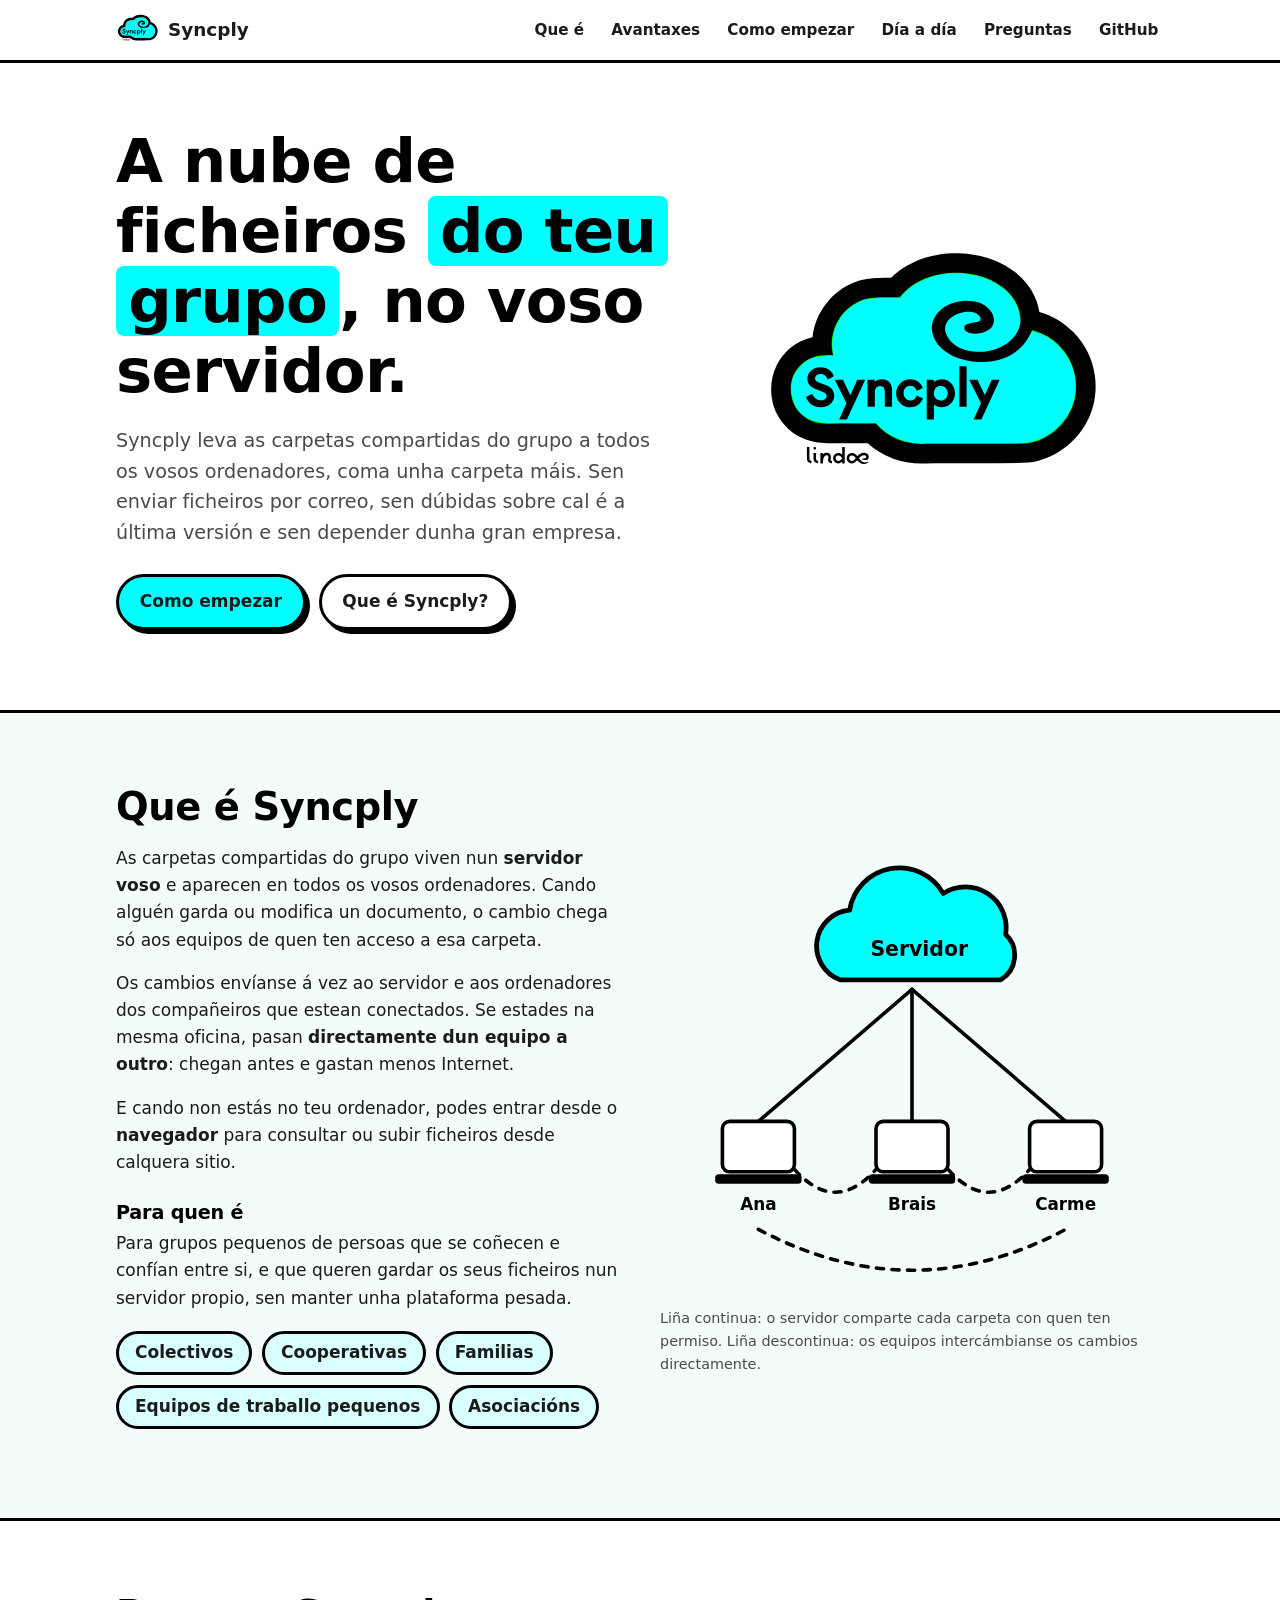
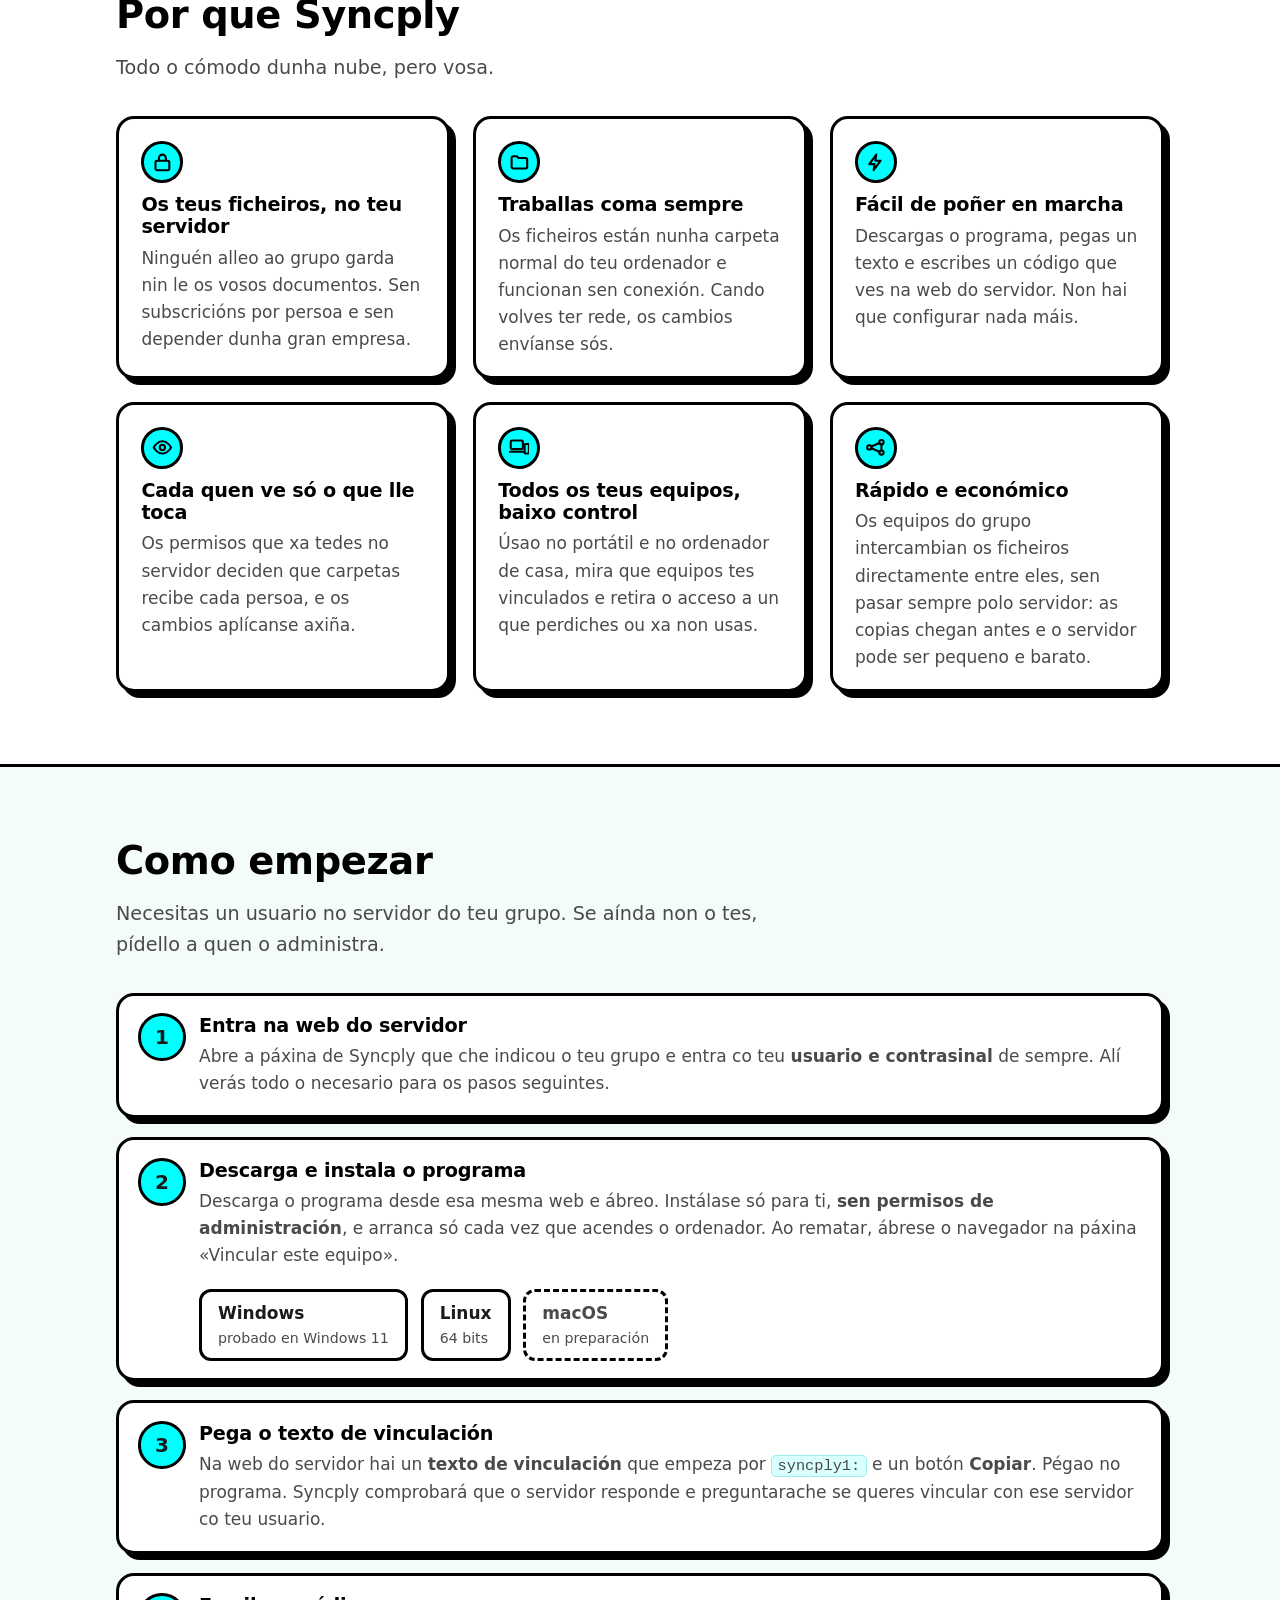
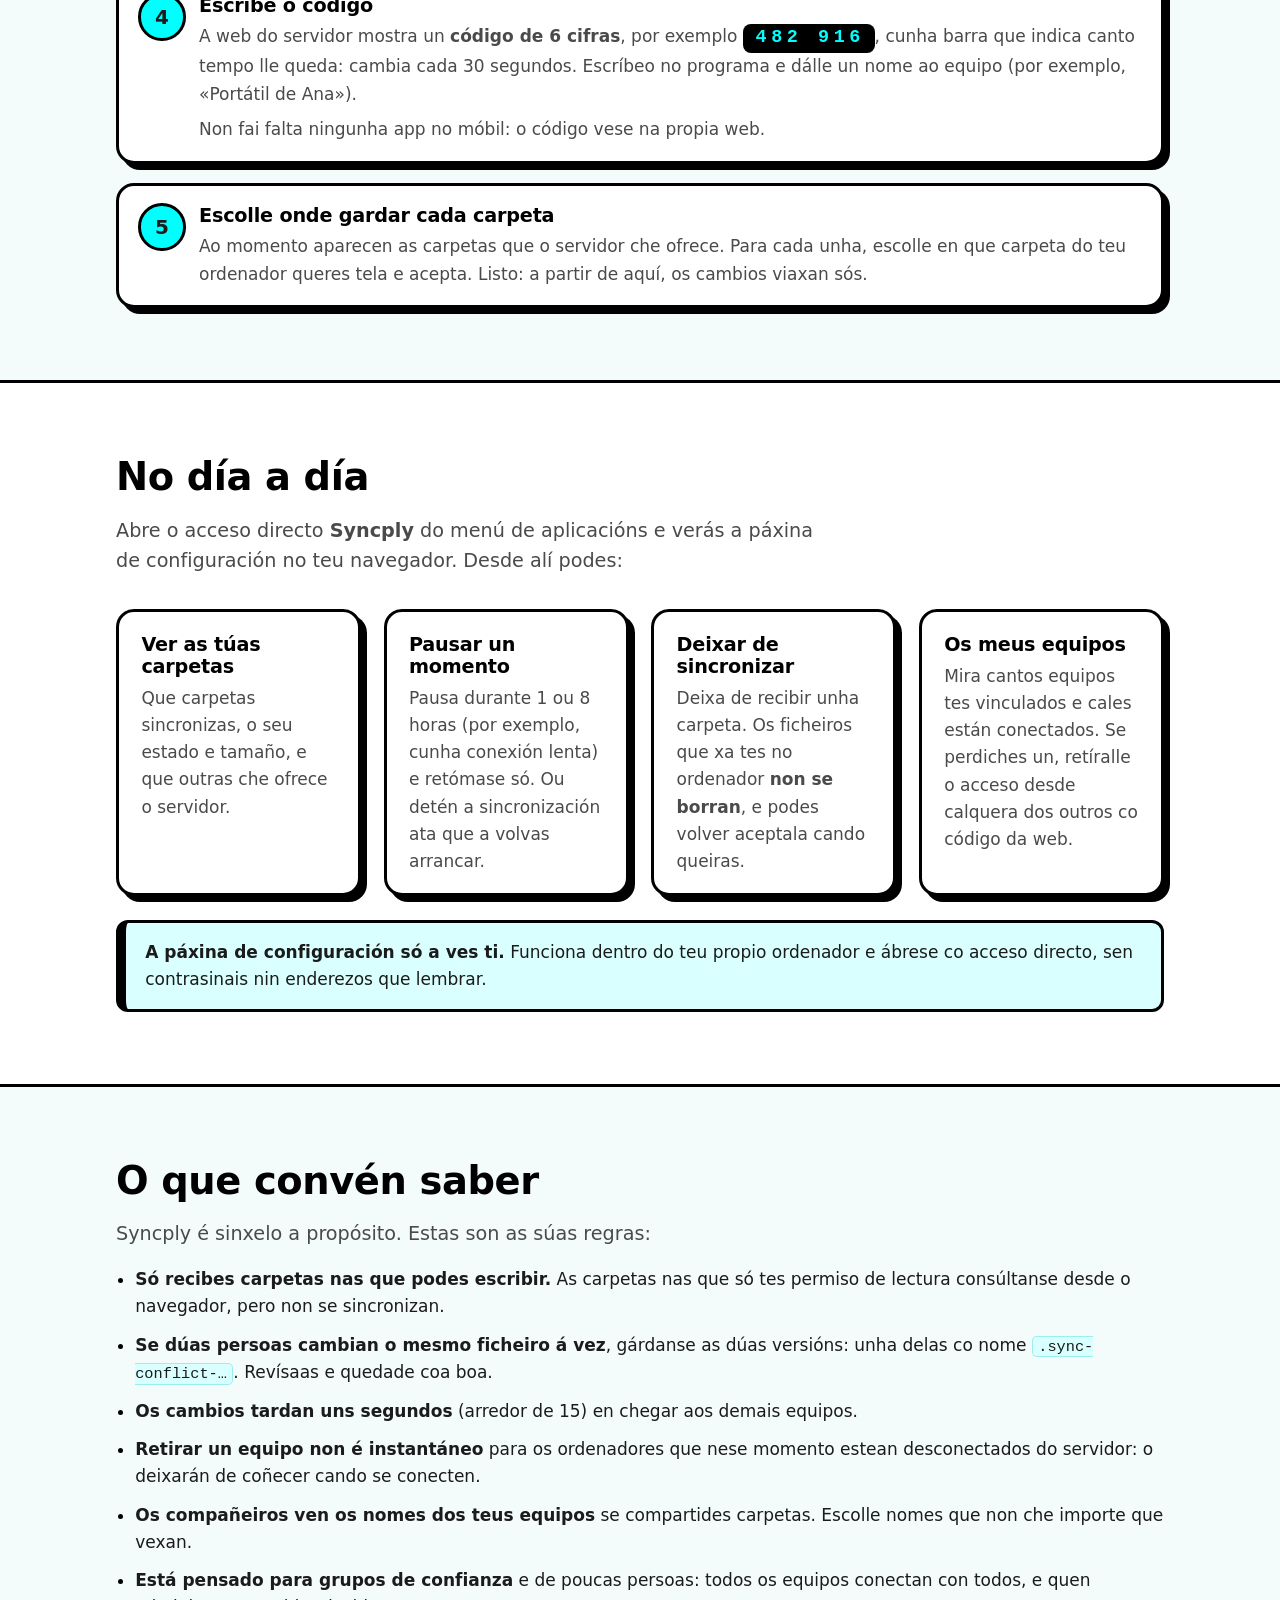
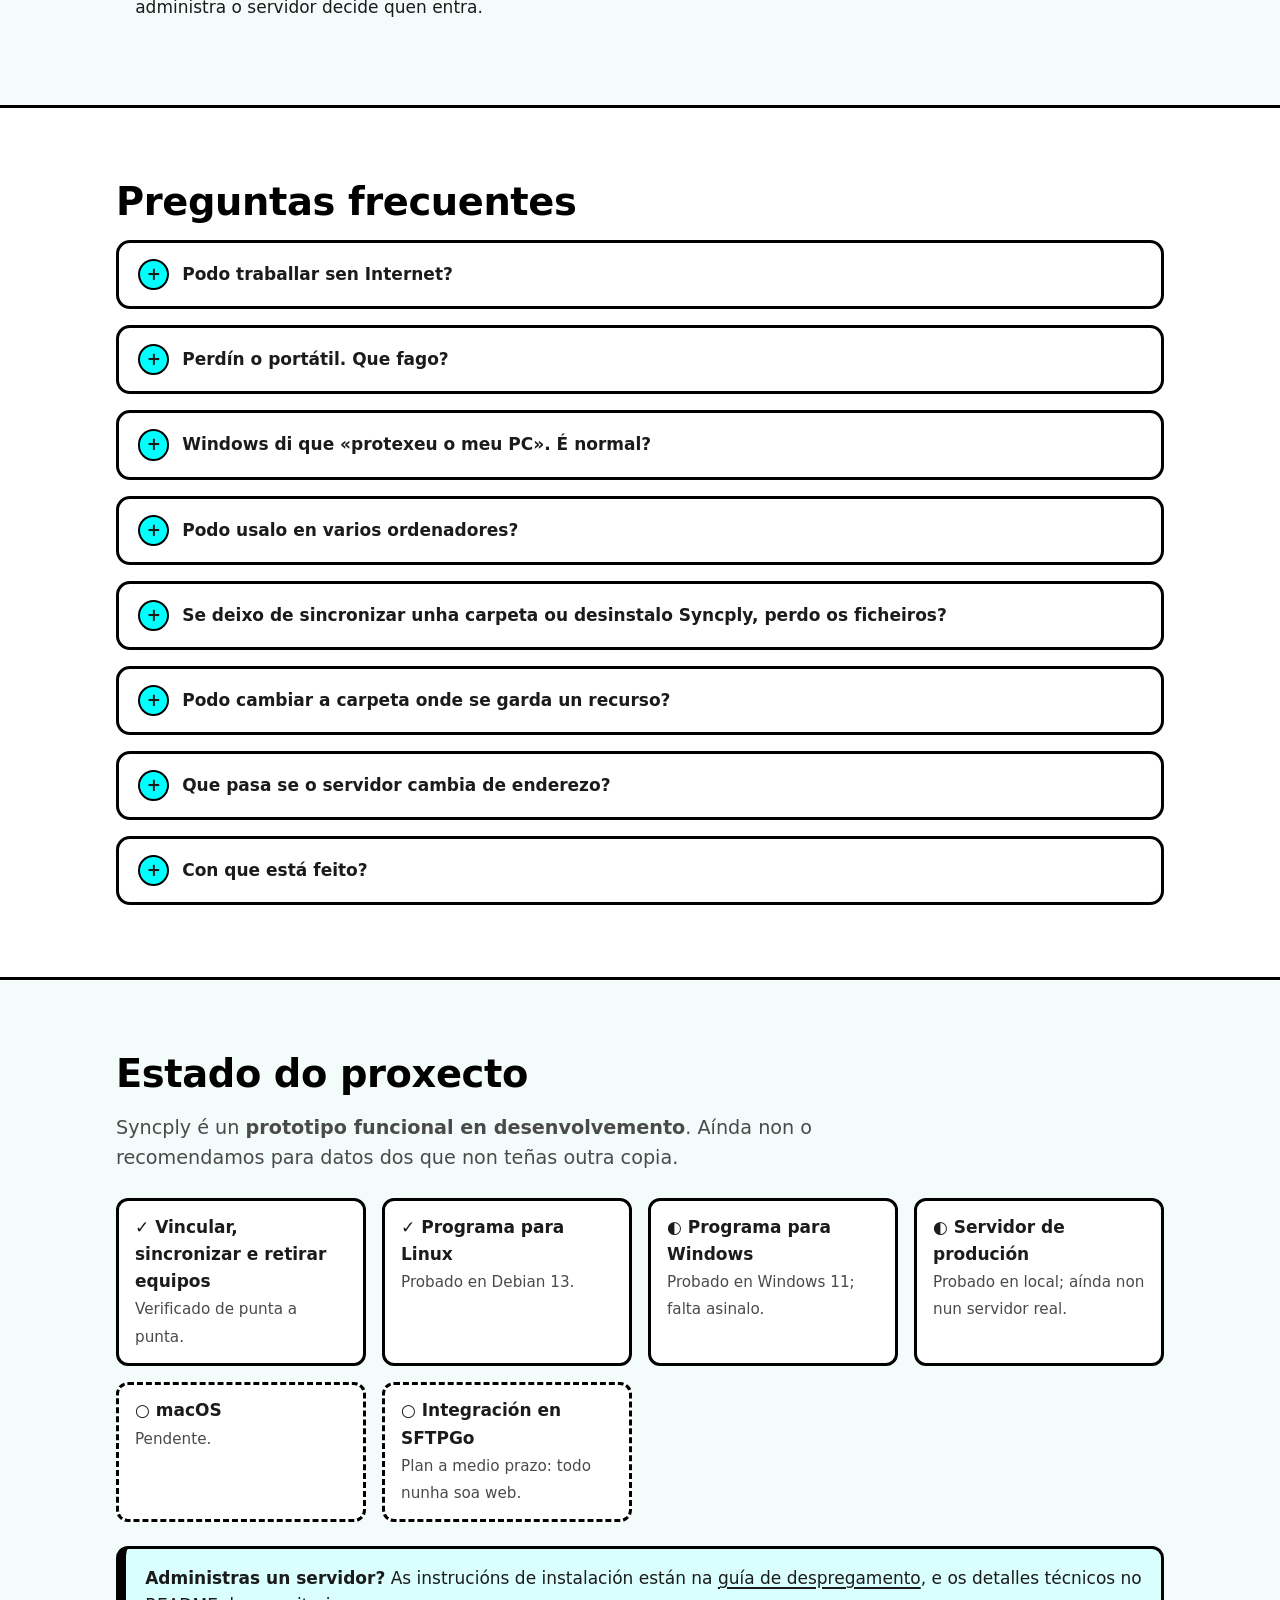
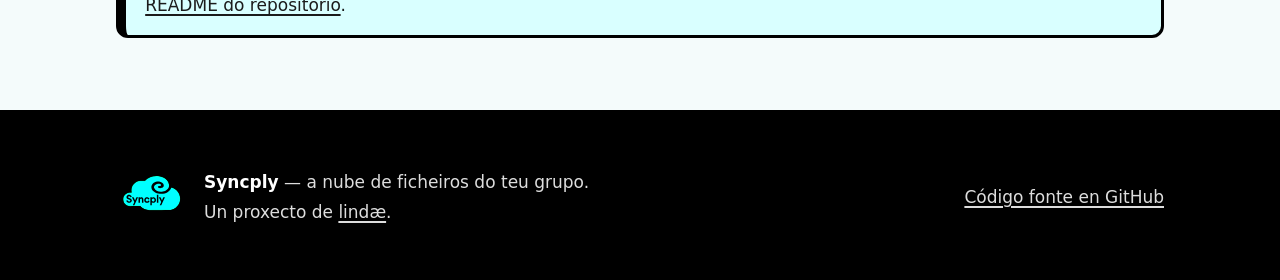
==== docs/index.html @ 44631d63 "Web para persoas usuarias (GitHub Pages en docs/) e logo do proxecto Co-Authored-By: Claude Opus 5.5" ====
<!doctype html>
<html lang="gl">
<head>
<meta charset="utf-8">
<meta name="viewport" content="width=device-width, initial-scale=1">
<title>Syncply — a nube de ficheiros do teu grupo</title>
<meta name="description" content="Syncply é unha nube de ficheiros lixeira para grupos pequenos de confianza: as vosas carpetas, no voso servidor e en todos os vosos ordenadores.">
<link rel="icon" type="image/svg+xml" href="logo.svg">
<link rel="icon" type="image/png" href="logo.png">
<meta property="og:title" content="Syncply — a nube de ficheiros do teu grupo">
<meta property="og:description" content="As vosas carpetas, no voso servidor e en todos os vosos ordenadores.">
<meta property="og:image" content="logo.png">
<style>
  :root {
    color-scheme: light;
    --cian: #00ffff;
    --cian-suave: #d9ffff;
    --tinta: #000;
    --texto: #1b1b1b;
    --apagado: #4a4a4a;
    --fondo: #fff;
    --fondo-alt: #f4fbfb;
    --raio: 18px;
    --borde: 3px solid var(--tinta);
    --sombra: 6px 6px 0 var(--tinta);
    --ancho: 68rem;
  }
  * { box-sizing: border-box; }
  html { scroll-behavior: smooth; }
  body {
    margin: 0;
    font: 1.0625rem/1.6 system-ui, -apple-system, "Segoe UI", Roboto, "Noto Sans", Ubuntu, Cantarell, sans-serif;
    color: var(--texto);
    background: var(--fondo);
  }
  a { color: inherit; text-decoration-thickness: 2px; text-underline-offset: 3px; }
  a:hover { background: var(--cian); }
  img { max-width: 100%; }
  h1, h2, h3 { color: var(--tinta); line-height: 1.15; letter-spacing: -0.01em; }
  h2 { font-size: clamp(1.7rem, 4vw, 2.4rem); font-weight: 850; margin: 0 0 1rem; }
  h3 { font-size: 1.2rem; font-weight: 800; margin: 0 0 .4rem; }
  p { margin: 0 0 1rem; }
  .envoltorio { max-width: var(--ancho); margin: 0 auto; padding-inline: 1.25rem; }
  section { padding-block: 4.5rem; }
  section.alt { background: var(--fondo-alt); border-block: var(--borde); }
  .entradilla { font-size: 1.2rem; color: var(--apagado); max-width: 44rem; }

  /* Cabeceira */
  .barra {
    position: sticky; top: 0; z-index: 10;
    background: rgba(255,255,255,.92); backdrop-filter: blur(6px);
    border-bottom: var(--borde);
  }
  .barra .envoltorio { display: flex; align-items: center; gap: 1rem; padding-block: .5rem; flex-wrap: wrap; }
  .barra .marca { display: flex; align-items: center; gap: .5rem; font-weight: 850; font-size: 1.15rem; text-decoration: none; }
  .barra .marca:hover { background: none; }
  .barra .marca img { width: 44px; height: 44px; }
  .barra nav { margin-left: auto; display: flex; gap: .25rem 1rem; flex-wrap: wrap; font-weight: 600; font-size: .95rem; }
  .barra nav a { text-decoration: none; padding: .15rem .35rem; border-radius: 6px; }

  /* Portada */
  .portada { padding-block: 4rem 5rem; }
  .portada .envoltorio { display: grid; grid-template-columns: 1.2fr 1fr; gap: 2.5rem; align-items: center; }
  .portada h1 { font-size: clamp(2.3rem, 6vw, 3.8rem); font-weight: 900; margin: 0 0 1.2rem; }
  .portada h1 mark { background: var(--cian); padding: 0 .2em; border-radius: 8px; box-decoration-break: clone; -webkit-box-decoration-break: clone; }
  .portada .logo { width: min(100%, 360px); justify-self: center; }
  .botons { display: flex; flex-wrap: wrap; gap: .8rem; margin-top: 1.6rem; }
  .boton {
    display: inline-block; padding: .7rem 1.3rem; border: var(--borde); border-radius: 999px;
    font-weight: 800; text-decoration: none; box-shadow: 4px 4px 0 var(--tinta);
    background: var(--fondo); transition: transform .1s, box-shadow .1s;
  }
  .boton.principal { background: var(--cian); }
  .boton:hover { transform: translate(2px,2px); box-shadow: 2px 2px 0 var(--tinta); background: var(--cian); }

  /* Tarxetas */
  .grella { display: grid; grid-template-columns: repeat(auto-fit, minmax(17rem, 1fr)); gap: 1.4rem; margin-top: 2rem; }
  .grella.catro { grid-template-columns: repeat(auto-fit, minmax(14rem, 1fr)); }
  .tarxeta {
    background: var(--fondo); border: var(--borde); border-radius: var(--raio);
    box-shadow: var(--sombra); padding: 1.4rem 1.4rem 1.1rem;
  }
  .tarxeta p { color: var(--apagado); margin: 0; }
  .icona {
    display: inline-grid; place-items: center; width: 2.6rem; height: 2.6rem; margin-bottom: .7rem;
    background: var(--cian); border: var(--borde); border-radius: 50%;
  }
  .icona svg { width: 1.3rem; height: 1.3rem; }

  /* Para quen */
  .publico { display: flex; flex-wrap: wrap; gap: .6rem; margin-top: 1.2rem; padding: 0; list-style: none; }
  .publico li { border: var(--borde); border-radius: 999px; padding: .35rem 1rem; font-weight: 700; background: var(--cian-suave); }

  /* Como funciona */
  .esquema { display: grid; grid-template-columns: 1fr 1fr; gap: 2.5rem; align-items: center; }
  .esquema figure { margin: 0; }
  .esquema-debuxo { overflow-x: auto; }
  .esquema-debuxo svg { width: 100%; min-width: 300px; height: auto; display: block; }
  .esquema figcaption { font-size: .9rem; color: var(--apagado); margin-top: .5rem; }

  /* Pasos */
  ol.pasos { list-style: none; padding: 0; margin: 2rem 0 0; display: grid; gap: 1.2rem; counter-reset: paso; }
  ol.pasos > li {
    counter-increment: paso; position: relative;
    border: var(--borde); border-radius: var(--raio); background: var(--fondo);
    padding: 1.2rem 1.4rem 1.1rem 5rem; box-shadow: var(--sombra);
  }
  ol.pasos > li::before {
    content: counter(paso); position: absolute; left: 1.2rem; top: 1.1rem;
    width: 2.6rem; height: 2.6rem; display: grid; place-items: center;
    font-weight: 900; font-size: 1.25rem; background: var(--cian); border: var(--borde); border-radius: 50%;
  }
  ol.pasos p { margin: 0; color: var(--apagado); }
  ol.pasos p + p { margin-top: .5rem; }
  .codigo {
    display: inline-block; font: 800 1.15rem/1 ui-monospace, "SFMono-Regular", Menlo, Consolas, monospace;
    letter-spacing: .25em; background: var(--tinta); color: var(--cian); padding: .35rem .6rem .35rem .8rem; border-radius: 8px;
  }
  code { font-family: ui-monospace, "SFMono-Regular", Menlo, Consolas, monospace; font-size: .9em; background: var(--cian-suave); padding: .05em .35em; border-radius: 5px; border: 1px solid #9ee; }

  /* Plataformas */
  .plataformas { display: flex; flex-wrap: wrap; gap: .8rem; margin-top: 1.2rem; }
  .plataforma { border: var(--borde); border-radius: 12px; padding: .5rem 1rem; font-weight: 700; background: var(--fondo); }
  .plataforma small { display: block; font-weight: 500; color: var(--apagado); }
  .plataforma.pendente { border-style: dashed; color: var(--apagado); }

  /* Avisos e FAQ */
  .aviso { border: var(--borde); border-left-width: 10px; border-radius: 12px; padding: 1rem 1.2rem; background: var(--cian-suave); margin-top: 1.5rem; }
  .aviso p:last-child { margin: 0; }
  ul.lista { padding-left: 1.2rem; margin: 1rem 0 0; }
  ul.lista li { margin-bottom: .7rem; }
  ul.lista li::marker { color: var(--tinta); }
  details {
    border: var(--borde); border-radius: 14px; background: var(--fondo); margin-top: 1rem; overflow: hidden;
  }
  summary { cursor: pointer; font-weight: 800; padding: 1rem 1.2rem; list-style: none; display: flex; gap: .8rem; align-items: center; }
  summary::-webkit-details-marker { display: none; }
  summary::before { content: "+"; display: grid; place-items: center; flex: none; width: 1.7rem; height: 1.7rem; border: 2px solid var(--tinta); border-radius: 50%; background: var(--cian); font-weight: 900; }
  details[open] summary::before { content: "−"; }
  details[open] summary { border-bottom: 2px solid var(--tinta); }
  details > div { padding: 1rem 1.2rem .2rem; color: var(--apagado); }

  /* Estado */
  .estado { display: grid; grid-template-columns: repeat(auto-fit, minmax(14rem, 1fr)); gap: 1rem; margin-top: 1.5rem; padding: 0; list-style: none; }
  .estado li { border: var(--borde); border-radius: 12px; padding: .8rem 1rem; background: var(--fondo); }
  .estado b { display: block; }
  .estado .feito b::before { content: "✓ "; }
  .estado .proba b::before { content: "◐ "; }
  .estado .pendente { border-style: dashed; }
  .estado .pendente b::before { content: "○ "; }
  .estado span { color: var(--apagado); font-size: .95rem; }

  /* Pé */
  footer { background: var(--tinta); color: #fff; padding-block: 3rem; }
  footer .envoltorio { display: flex; flex-wrap: wrap; gap: 2rem; align-items: center; justify-content: space-between; }
  footer img { width: 72px; height: 72px; }
  footer a:hover { background: var(--cian); color: var(--tinta); }
  footer p { margin: .2rem 0; color: #ddd; }
  footer .esquerda { display: flex; gap: 1rem; align-items: center; }

  @media (max-width: 52rem) {
    .portada .envoltorio, .esquema { grid-template-columns: 1fr; }
    .portada .logo { order: -1; width: min(70%, 260px); }
    .portada { padding-block: 2.5rem 3.5rem; }
    section { padding-block: 3.2rem; }
    ol.pasos > li { padding-left: 1.2rem; padding-top: 4.2rem; }
  }
  @media (max-width: 34rem) {
    .barra nav { display: none; }
  }
  @media (prefers-reduced-motion: reduce) {
    html { scroll-behavior: auto; }
    .boton { transition: none; }
  }
</style>
</head>
<body>

<header class="barra">
  <div class="envoltorio">
    <a class="marca" href="#"><img src="logo.svg" alt="" width="44" height="44">Syncply</a>
    <nav aria-label="Seccións">
      <a href="#que-e">Que é</a>
      <a href="#avantaxes">Avantaxes</a>
      <a href="#empezar">Como empezar</a>
      <a href="#dia-a-dia">Día a día</a>
      <a href="#preguntas">Preguntas</a>
      <a href="https://github.com/lindae-coop/syncply">GitHub</a>
    </nav>
  </div>
</header>

<main>

<section class="portada">
  <div class="envoltorio">
    <div>
      <h1>A nube de ficheiros <mark>do teu grupo</mark>, no voso servidor.</h1>
      <p class="entradilla">Syncply leva as carpetas compartidas do grupo a todos os vosos ordenadores, coma unha carpeta máis. Sen enviar ficheiros por correo, sen dúbidas sobre cal é a última versión e sen depender dunha gran empresa.</p>
      <div class="botons">
        <a class="boton principal" href="#empezar">Como empezar</a>
        <a class="boton" href="#que-e">Que é Syncply?</a>
      </div>
    </div>
    <img class="logo" src="logo.svg" alt="Logotipo de Syncply: unha nube cian cunha espiral e o texto Syncply" width="360" height="360">
  </div>
</section>

<section id="que-e" class="alt">
  <div class="envoltorio esquema">
    <div>
      <h2>Que é Syncply</h2>
      <p>As carpetas compartidas do grupo viven nun <strong>servidor voso</strong> e aparecen en todos os vosos ordenadores. Cando alguén garda ou modifica un documento, o cambio chega só aos equipos de quen ten acceso a esa carpeta.</p>
      <p>Os cambios envíanse á vez ao servidor e aos ordenadores dos compañeiros que estean conectados. Se estades na mesma oficina, pasan <strong>directamente dun equipo a outro</strong>: chegan antes e gastan menos Internet.</p>
      <p>E cando non estás no teu ordenador, podes entrar desde o <strong>navegador</strong> para consultar ou subir ficheiros desde calquera sitio.</p>
      <h3 style="margin-top:1.6rem">Para quen é</h3>
      <p>Para grupos pequenos de persoas que se coñecen e confían entre si, e que queren gardar os seus ficheiros nun servidor propio, sen manter unha plataforma pesada.</p>
      <ul class="publico">
        <li>Colectivos</li><li>Cooperativas</li><li>Familias</li><li>Equipos de traballo pequenos</li><li>Asociacións</li>
      </ul>
    </div>
    <figure>
      <div class="esquema-debuxo">
        <svg viewBox="0 0 420 370" role="img" aria-labelledby="esq-t esq-d">
          <title id="esq-t">Como viaxan os ficheiros</title>
          <desc id="esq-d">O servidor do grupo comparte as carpetas con tres ordenadores. Os ordenadores tamén se envían os cambios directamente entre eles.</desc>
          <g stroke="#000" stroke-width="3" fill="none" stroke-linecap="round">
            <!-- servidor ↔ equipos -->
            <path d="M210 112 L82 222"/>
            <path d="M210 112 L210 222"/>
            <path d="M210 112 L338 222"/>
            <!-- entre pares -->
            <path d="M112 262 Q146 300 180 262" stroke-dasharray="6 7"/>
            <path d="M240 262 Q274 300 308 262" stroke-dasharray="6 7"/>
            <path d="M82 312 Q210 380 338 312" stroke-dasharray="6 7"/>
          </g>
          <!-- servidor: nube -->
          <path d="M150 104 a30 30 0 0 1 8-58 a42 42 0 0 1 78-14 a34 34 0 0 1 52 34 a24 24 0 0 1-4 38 z" fill="#00ffff" stroke="#000" stroke-width="4" stroke-linejoin="round"/>
          <text x="216" y="84" text-anchor="middle" font-family="system-ui, sans-serif" font-weight="800" font-size="17">Servidor</text>
          <!-- equipos -->
          <g font-family="system-ui, sans-serif" font-weight="700" font-size="14" text-anchor="middle">
            <g transform="translate(52 222)">
              <rect width="60" height="42" rx="6" fill="#fff" stroke="#000" stroke-width="3"/>
              <rect x="-6" y="44" width="72" height="8" rx="3" fill="#000"/>
              <text x="30" y="74">Ana</text>
            </g>
            <g transform="translate(180 222)">
              <rect width="60" height="42" rx="6" fill="#fff" stroke="#000" stroke-width="3"/>
              <rect x="-6" y="44" width="72" height="8" rx="3" fill="#000"/>
              <text x="30" y="74">Brais</text>
            </g>
            <g transform="translate(308 222)">
              <rect width="60" height="42" rx="6" fill="#fff" stroke="#000" stroke-width="3"/>
              <rect x="-6" y="44" width="72" height="8" rx="3" fill="#000"/>
              <text x="30" y="74">Carme</text>
            </g>
          </g>
        </svg>
      </div>
      <figcaption>Liña continua: o servidor comparte cada carpeta con quen ten permiso. Liña descontinua: os equipos intercámbianse os cambios directamente.</figcaption>
    </figure>
  </div>
</section>

<section id="avantaxes">
  <div class="envoltorio">
    <h2>Por que Syncply</h2>
    <p class="entradilla">Todo o cómodo dunha nube, pero vosa.</p>
    <div class="grella">
      <article class="tarxeta">
        <span class="icona" aria-hidden="true"><svg viewBox="0 0 24 24" fill="none" stroke="#000" stroke-width="2.4" stroke-linecap="round" stroke-linejoin="round"><rect x="4" y="10" width="16" height="11" rx="2"/><path d="M8 10V7a4 4 0 0 1 8 0v3"/></svg></span>
        <h3>Os teus ficheiros, no teu servidor</h3>
        <p>Ninguén alleo ao grupo garda nin le os vosos documentos. Sen subscricións por persoa e sen depender dunha gran empresa.</p>
      </article>
      <article class="tarxeta">
        <span class="icona" aria-hidden="true"><svg viewBox="0 0 24 24" fill="none" stroke="#000" stroke-width="2.4" stroke-linecap="round" stroke-linejoin="round"><path d="M3 7a2 2 0 0 1 2-2h4l2 2h8a2 2 0 0 1 2 2v8a2 2 0 0 1-2 2H5a2 2 0 0 1-2-2z"/></svg></span>
        <h3>Traballas coma sempre</h3>
        <p>Os ficheiros están nunha carpeta normal do teu ordenador e funcionan sen conexión. Cando volves ter rede, os cambios envíanse sós.</p>
      </article>
      <article class="tarxeta">
        <span class="icona" aria-hidden="true"><svg viewBox="0 0 24 24" fill="none" stroke="#000" stroke-width="2.4" stroke-linecap="round" stroke-linejoin="round"><path d="M13 3 5 14h6l-1 7 8-11h-6z"/></svg></span>
        <h3>Fácil de poñer en marcha</h3>
        <p>Descargas o programa, pegas un texto e escribes un código que ves na web do servidor. Non hai que configurar nada máis.</p>
      </article>
      <article class="tarxeta">
        <span class="icona" aria-hidden="true"><svg viewBox="0 0 24 24" fill="none" stroke="#000" stroke-width="2.4" stroke-linecap="round" stroke-linejoin="round"><circle cx="12" cy="12" r="3"/><path d="M2 12s4-7 10-7 10 7 10 7-4 7-10 7S2 12 2 12z"/></svg></span>
        <h3>Cada quen ve só o que lle toca</h3>
        <p>Os permisos que xa tedes no servidor deciden que carpetas recibe cada persoa, e os cambios aplícanse axiña.</p>
      </article>
      <article class="tarxeta">
        <span class="icona" aria-hidden="true"><svg viewBox="0 0 24 24" fill="none" stroke="#000" stroke-width="2.4" stroke-linecap="round" stroke-linejoin="round"><rect x="2" y="4" width="14" height="10" rx="1.5"/><path d="M1 17h16"/><rect x="18" y="8" width="5" height="11" rx="1.2"/></svg></span>
        <h3>Todos os teus equipos, baixo control</h3>
        <p>Úsao no portátil e no ordenador de casa, mira que equipos tes vinculados e retira o acceso a un que perdiches ou xa non usas.</p>
      </article>
      <article class="tarxeta">
        <span class="icona" aria-hidden="true"><svg viewBox="0 0 24 24" fill="none" stroke="#000" stroke-width="2.4" stroke-linecap="round" stroke-linejoin="round"><circle cx="5" cy="12" r="2.5"/><circle cx="19" cy="6" r="2.5"/><circle cx="19" cy="18" r="2.5"/><path d="M7.3 11 16.7 7M7.3 13l9.4 4M19 8.5v7"/></svg></span>
        <h3>Rápido e económico</h3>
        <p>Os equipos do grupo intercambian os ficheiros directamente entre eles, sen pasar sempre polo servidor: as copias chegan antes e o servidor pode ser pequeno e barato.</p>
      </article>
    </div>
  </div>
</section>

<section id="empezar" class="alt">
  <div class="envoltorio">
    <h2>Como empezar</h2>
    <p class="entradilla">Necesitas un usuario no servidor do teu grupo. Se aínda non o tes, pídello a quen o administra.</p>
    <ol class="pasos">
      <li>
        <h3>Entra na web do servidor</h3>
        <p>Abre a páxina de Syncply que che indicou o teu grupo e entra co teu <strong>usuario e contrasinal</strong> de sempre. Alí verás todo o necesario para os pasos seguintes.</p>
      </li>
      <li>
        <h3>Descarga e instala o programa</h3>
        <p>Descarga o programa desde esa mesma web e ábreo. Instálase só para ti, <strong>sen permisos de administración</strong>, e arranca só cada vez que acendes o ordenador. Ao rematar, ábrese o navegador na páxina «Vincular este equipo».</p>
        <div class="plataformas" aria-label="Sistemas compatibles">
          <span class="plataforma">Windows<small>probado en Windows 11</small></span>
          <span class="plataforma">Linux<small>64 bits</small></span>
          <span class="plataforma pendente">macOS<small>en preparación</small></span>
        </div>
      </li>
      <li>
        <h3>Pega o texto de vinculación</h3>
        <p>Na web do servidor hai un <strong>texto de vinculación</strong> que empeza por <code>syncply1:</code> e un botón <strong>Copiar</strong>. Pégao no programa. Syncply comprobará que o servidor responde e preguntarache se queres vincular con ese servidor co teu usuario.</p>
      </li>
      <li>
        <h3>Escribe o código</h3>
        <p>A web do servidor mostra un <strong>código de 6 cifras</strong>, por exemplo <span class="codigo">482 916</span>, cunha barra que indica canto tempo lle queda: cambia cada 30 segundos. Escríbeo no programa e dálle un nome ao equipo (por exemplo, «Portátil de Ana»).</p>
        <p>Non fai falta ningunha app no móbil: o código vese na propia web.</p>
      </li>
      <li>
        <h3>Escolle onde gardar cada carpeta</h3>
        <p>Ao momento aparecen as carpetas que o servidor che ofrece. Para cada unha, escolle en que carpeta do teu ordenador queres tela e acepta. Listo: a partir de aquí, os cambios viaxan sós.</p>
      </li>
    </ol>
  </div>
</section>

<section id="dia-a-dia">
  <div class="envoltorio">
    <h2>No día a día</h2>
    <p class="entradilla">Abre o acceso directo <strong>Syncply</strong> do menú de aplicacións e verás a páxina de configuración no teu navegador. Desde alí podes:</p>
    <div class="grella catro">
      <article class="tarxeta">
        <h3>Ver as túas carpetas</h3>
        <p>Que carpetas sincronizas, o seu estado e tamaño, e que outras che ofrece o servidor.</p>
      </article>
      <article class="tarxeta">
        <h3>Pausar un momento</h3>
        <p>Pausa durante 1 ou 8 horas (por exemplo, cunha conexión lenta) e retómase só. Ou detén a sincronización ata que a volvas arrancar.</p>
      </article>
      <article class="tarxeta">
        <h3>Deixar de sincronizar</h3>
        <p>Deixa de recibir unha carpeta. Os ficheiros que xa tes no ordenador <strong>non se borran</strong>, e podes volver aceptala cando queiras.</p>
      </article>
      <article class="tarxeta">
        <h3>Os meus equipos</h3>
        <p>Mira cantos equipos tes vinculados e cales están conectados. Se perdiches un, retíralle o acceso desde calquera dos outros co código da web.</p>
      </article>
    </div>
    <div class="aviso">
      <p><strong>A páxina de configuración só a ves ti.</strong> Funciona dentro do teu propio ordenador e ábrese co acceso directo, sen contrasinais nin enderezos que lembrar.</p>
    </div>
  </div>
</section>

<section id="saber" class="alt">
  <div class="envoltorio">
    <h2>O que convén saber</h2>
    <p class="entradilla">Syncply é sinxelo a propósito. Estas son as súas regras:</p>
    <ul class="lista">
      <li><strong>Só recibes carpetas nas que podes escribir.</strong> As carpetas nas que só tes permiso de lectura consúltanse desde o navegador, pero non se sincronizan.</li>
      <li><strong>Se dúas persoas cambian o mesmo ficheiro á vez</strong>, gárdanse as dúas versións: unha delas co nome <code>.sync-conflict-…</code>. Revísaas e quedade coa boa.</li>
      <li><strong>Os cambios tardan uns segundos</strong> (arredor de 15) en chegar aos demais equipos.</li>
      <li><strong>Retirar un equipo non é instantáneo</strong> para os ordenadores que nese momento estean desconectados do servidor: o deixarán de coñecer cando se conecten.</li>
      <li><strong>Os compañeiros ven os nomes dos teus equipos</strong> se compartides carpetas. Escolle nomes que non che importe que vexan.</li>
      <li><strong>Está pensado para grupos de confianza</strong> e de poucas persoas: todos os equipos conectan con todos, e quen administra o servidor decide quen entra.</li>
    </ul>
  </div>
</section>

<section id="preguntas">
  <div class="envoltorio">
    <h2>Preguntas frecuentes</h2>

    <details>
      <summary>Podo traballar sen Internet?</summary>
      <div><p>Si. Os ficheiros están no teu ordenador. Cando volvas ter conexión, Syncply envía os teus cambios e recibe os dos demais.</p></div>
    </details>

    <details>
      <summary>Perdín o portátil. Que fago?</summary>
      <div><p>Desde outro dos teus equipos, abre Syncply e vai a «Os meus equipos». Retira o portátil perdido escribindo o código que ves na web do servidor. Se non tes outro equipo, pídello a quen administra o servidor.</p></div>
    </details>

    <details>
      <summary>Windows di que «protexeu o meu PC». É normal?</summary>
      <div>
        <p>De momento si: o instalador aínda non está asinado dixitalmente e Windows avisa. Preme <strong>«Máis información»</strong> e logo <strong>«Executar de todos modos»</strong> (o texto exacto depende do idioma do teu Windows).</p>
        <p>Despois pode aparecer un aviso do Firewall sobre «Syncthing», o motor de sincronización que usa Syncply. Se non tes permisos de administración podes cancelalo: a sincronización segue funcionando, aínda que os equipos da mesma oficina non se poderán atopar directamente entre eles.</p>
      </div>
    </details>

    <details>
      <summary>Podo usalo en varios ordenadores?</summary>
      <div><p>Si. Instala o programa en cada un e vincúlao co texto e cun código novo. O servidor pode limitar cantos equipos ten cada persoa; verás o número na web.</p></div>
    </details>

    <details>
      <summary>Se deixo de sincronizar unha carpeta ou desinstalo Syncply, perdo os ficheiros?</summary>
      <div><p>Non. Os ficheiros quedan no teu ordenador tal como estaban; simplemente deixan de actualizarse.</p></div>
    </details>

    <details>
      <summary>Podo cambiar a carpeta onde se garda un recurso?</summary>
      <div><p>Polo de agora, deixa de sincronizalo e volve aceptalo escollendo a carpeta nova. (Estamos traballando para facelo máis cómodo.)</p></div>
    </details>

    <details>
      <summary>Que pasa se o servidor cambia de enderezo?</summary>
      <div><p>Quen administra o servidor avisará. En «Os meus equipos» usa <strong>«Actualizar a conexión»</strong>: pega o novo texto de vinculación e o código. As túas carpetas e a súa configuración quedan como estaban.</p></div>
    </details>

    <details>
      <summary>Con que está feito?</summary>
      <div><p>Syncply une dous proxectos libres e consolidados: <a href="https://github.com/drakkan/sftpgo">SFTPGo</a>, o servidor de ficheiros que xestiona usuarios, permisos e o acceso web, e <a href="https://syncthing.net/">Syncthing</a>, que sincroniza as carpetas entre equipos.</p></div>
    </details>
  </div>
</section>

<section id="estado" class="alt">
  <div class="envoltorio">
    <h2>Estado do proxecto</h2>
    <p class="entradilla">Syncply é un <strong>prototipo funcional en desenvolvemento</strong>. Aínda non o recomendamos para datos dos que non teñas outra copia.</p>
    <ul class="estado">
      <li class="feito"><b>Vincular, sincronizar e retirar equipos</b><span>Verificado de punta a punta.</span></li>
      <li class="feito"><b>Programa para Linux</b><span>Probado en Debian 13.</span></li>
      <li class="proba"><b>Programa para Windows</b><span>Probado en Windows 11; falta asinalo.</span></li>
      <li class="proba"><b>Servidor de produción</b><span>Probado en local; aínda non nun servidor real.</span></li>
      <li class="pendente"><b>macOS</b><span>Pendente.</span></li>
      <li class="pendente"><b>Integración en SFTPGo</b><span>Plan a medio prazo: todo nunha soa web.</span></li>
    </ul>
    <div class="aviso">
      <p><strong>Administras un servidor?</strong> As instrucións de instalación están na <a href="https://github.com/lindae-coop/syncply/blob/main/deploy/README.md">guía de despregamento</a>, e os detalles técnicos no <a href="https://github.com/lindae-coop/syncply#readme">README do repositorio</a>.</p>
    </div>
  </div>
</section>

</main>

<footer>
  <div class="envoltorio">
    <div class="esquerda">
      <img src="logo.svg" alt="" width="72" height="72">
      <div>
        <p><strong style="color:#fff">Syncply</strong> — a nube de ficheiros do teu grupo.</p>
        <p>Un proxecto de <a href="https://lindae.eu">lindæ</a>.</p>
      </div>
    </div>
    <p><a href="https://github.com/lindae-coop/syncply">Código fonte en GitHub</a></p>
  </div>
</footer>

</body>
</html>
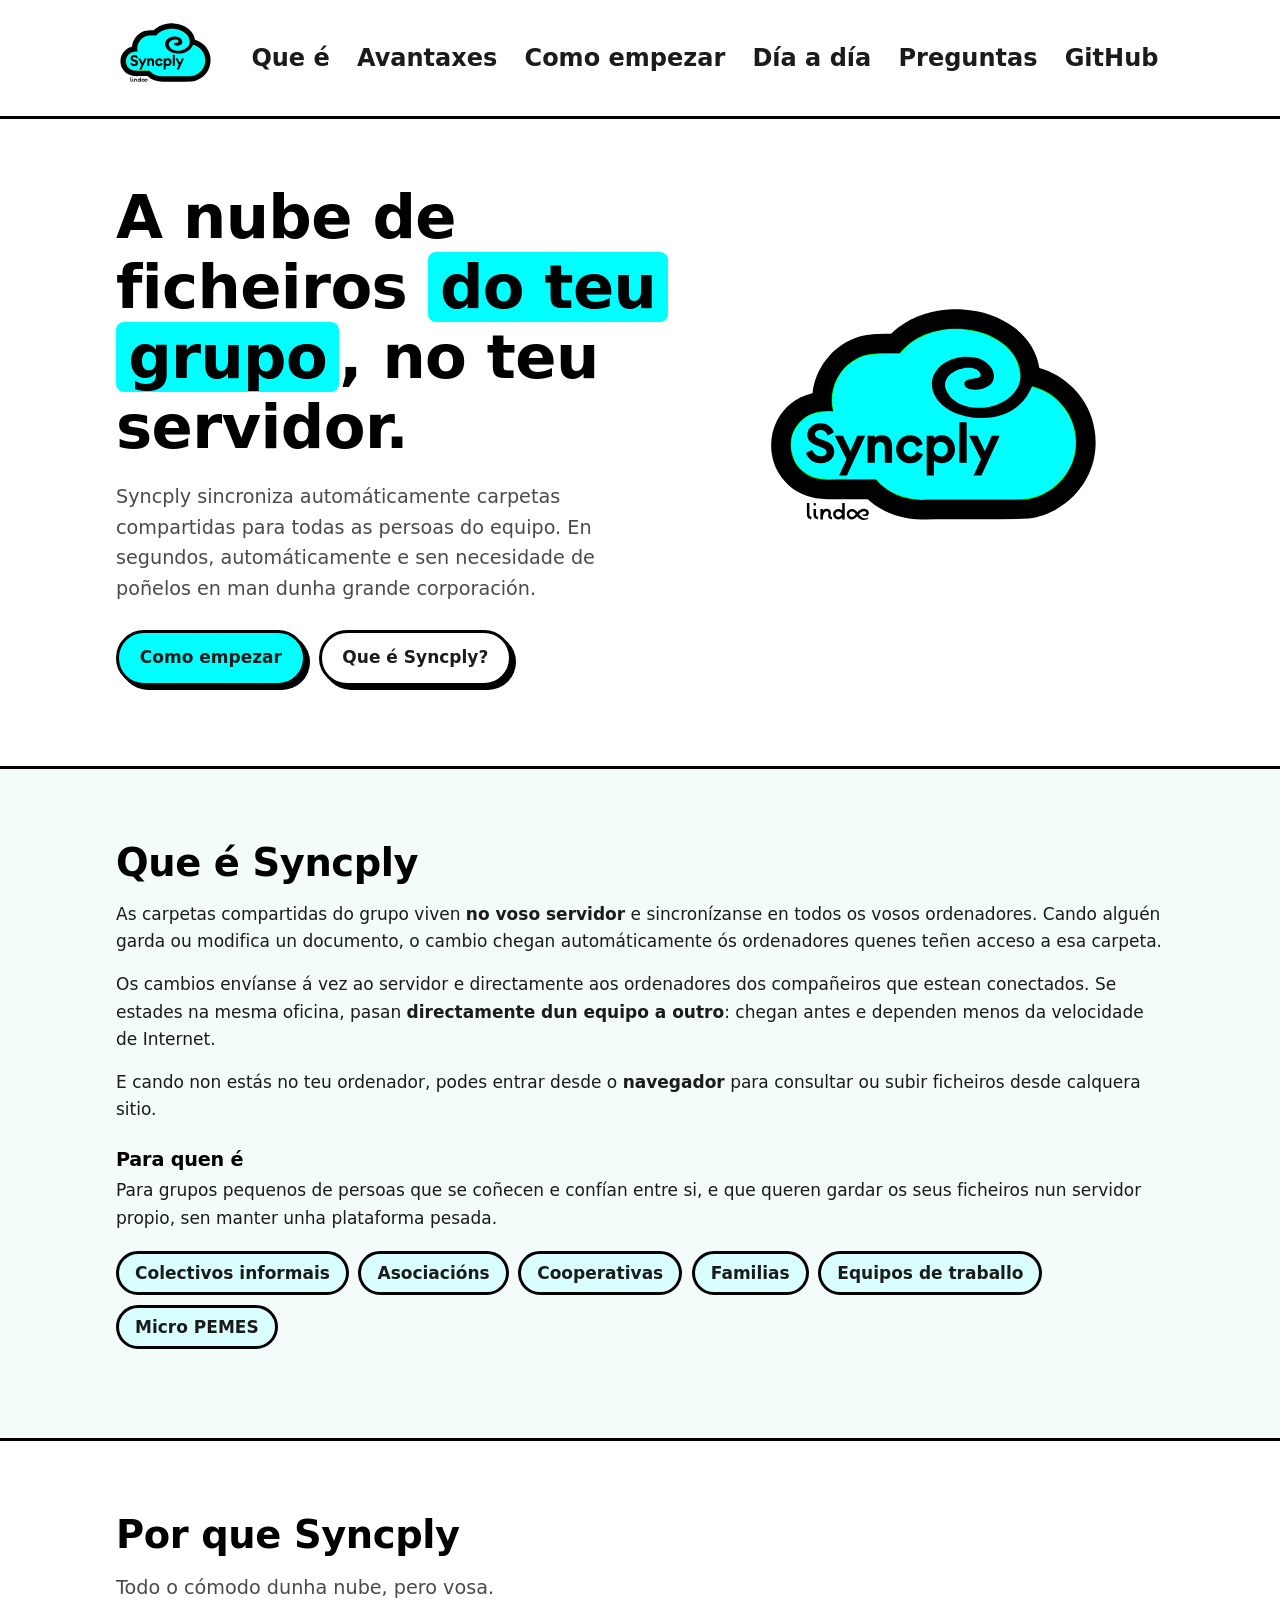
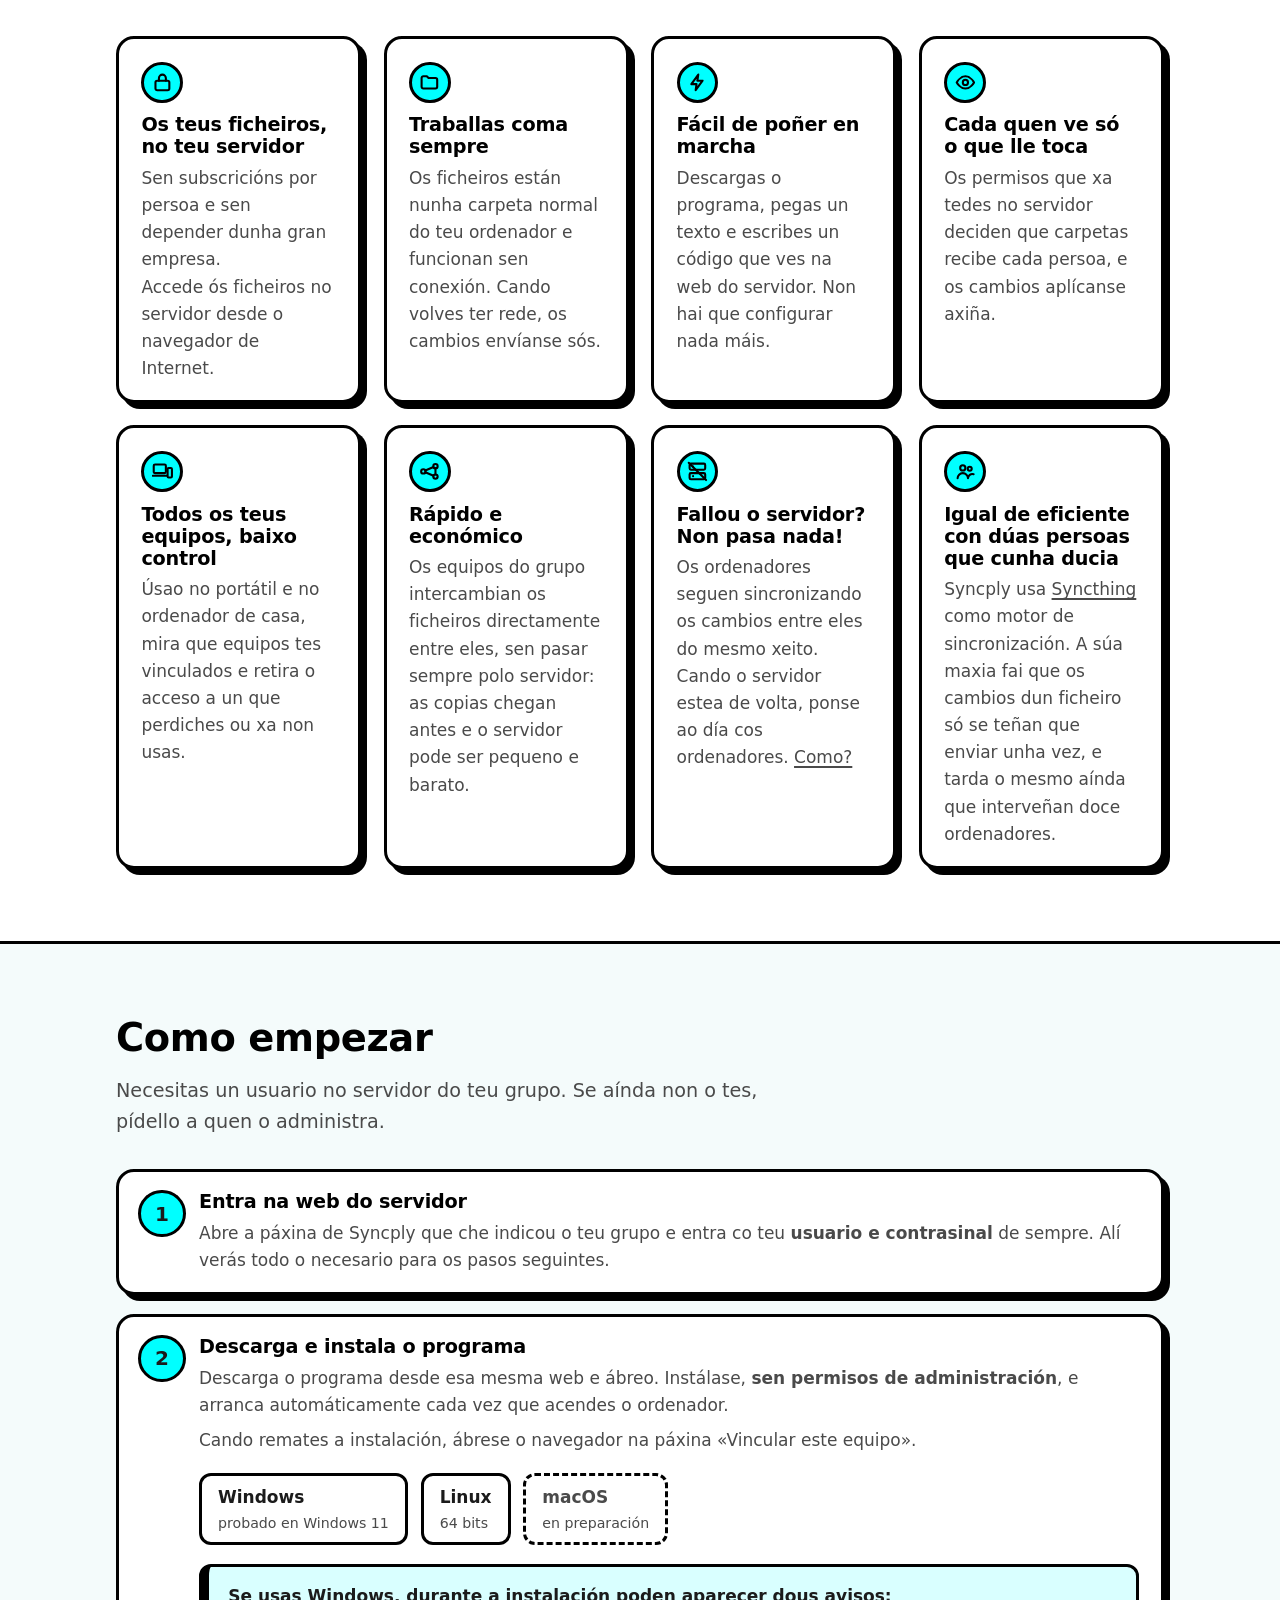
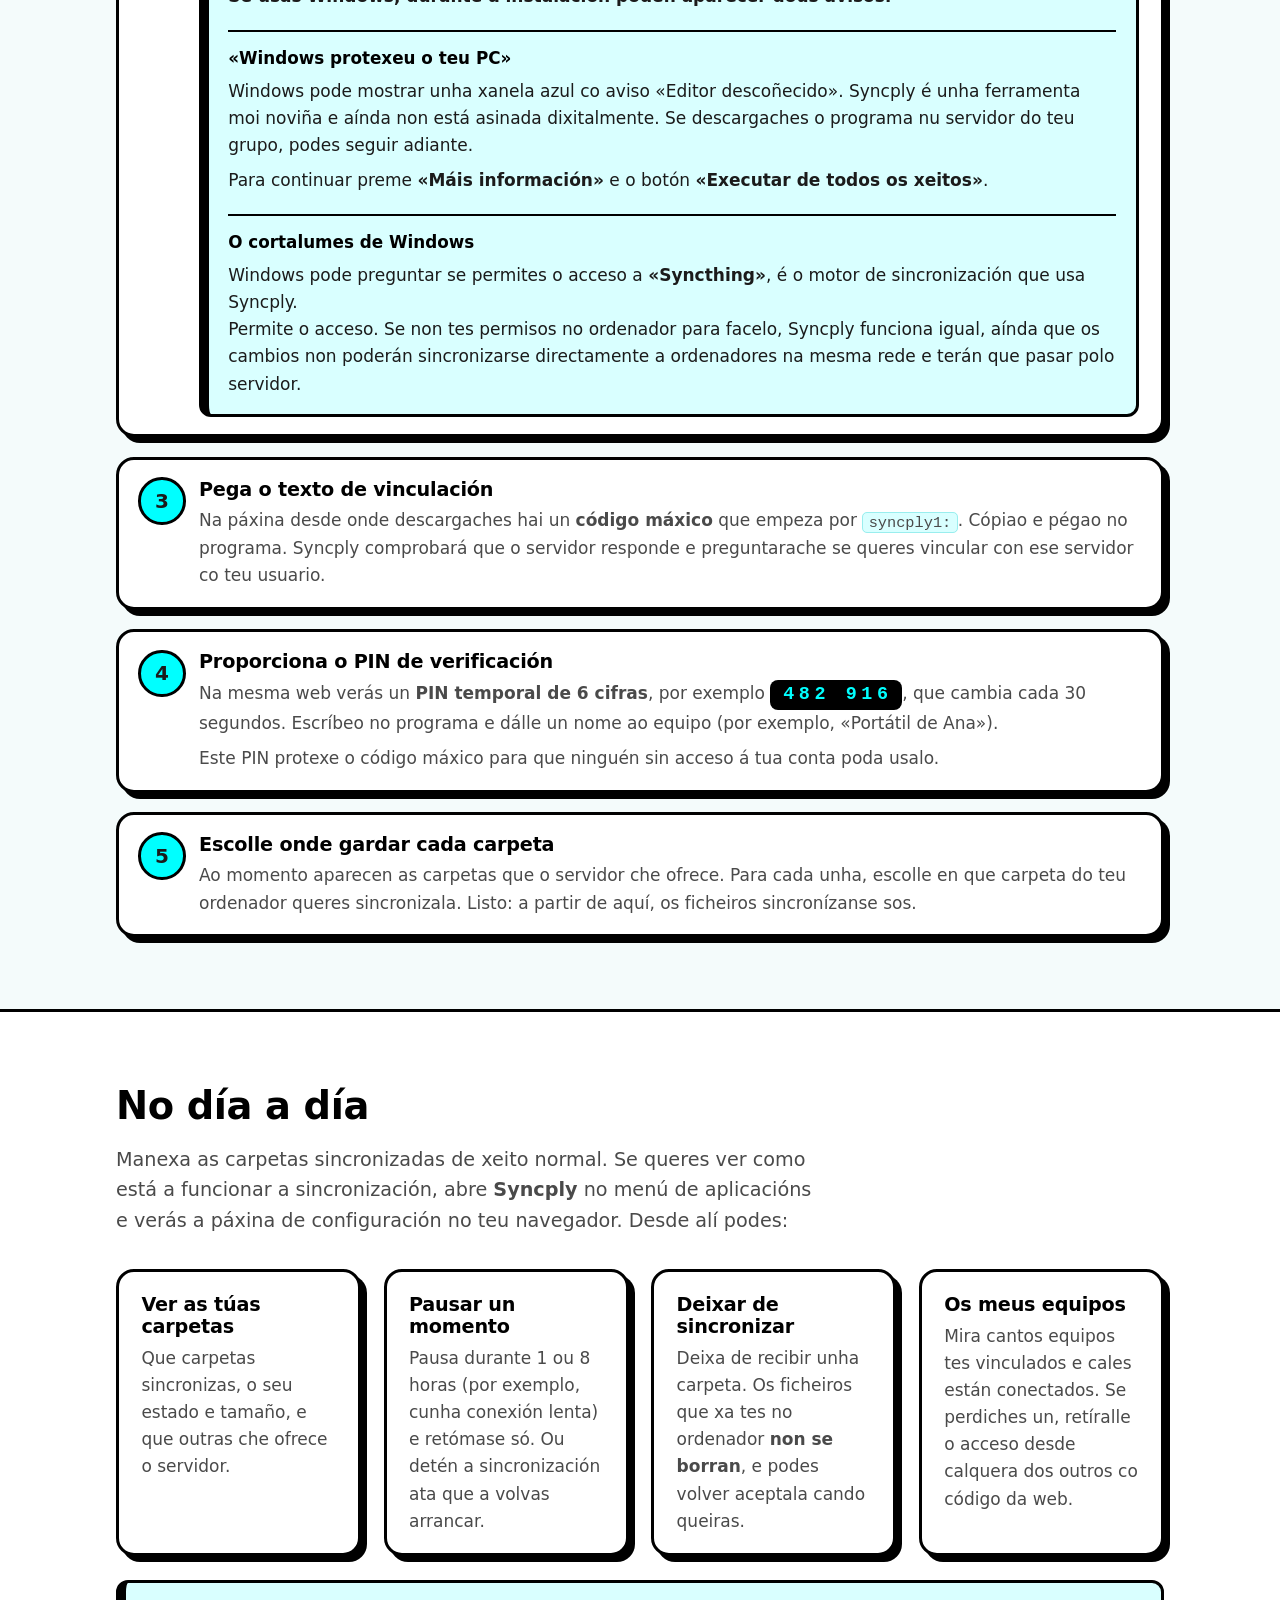
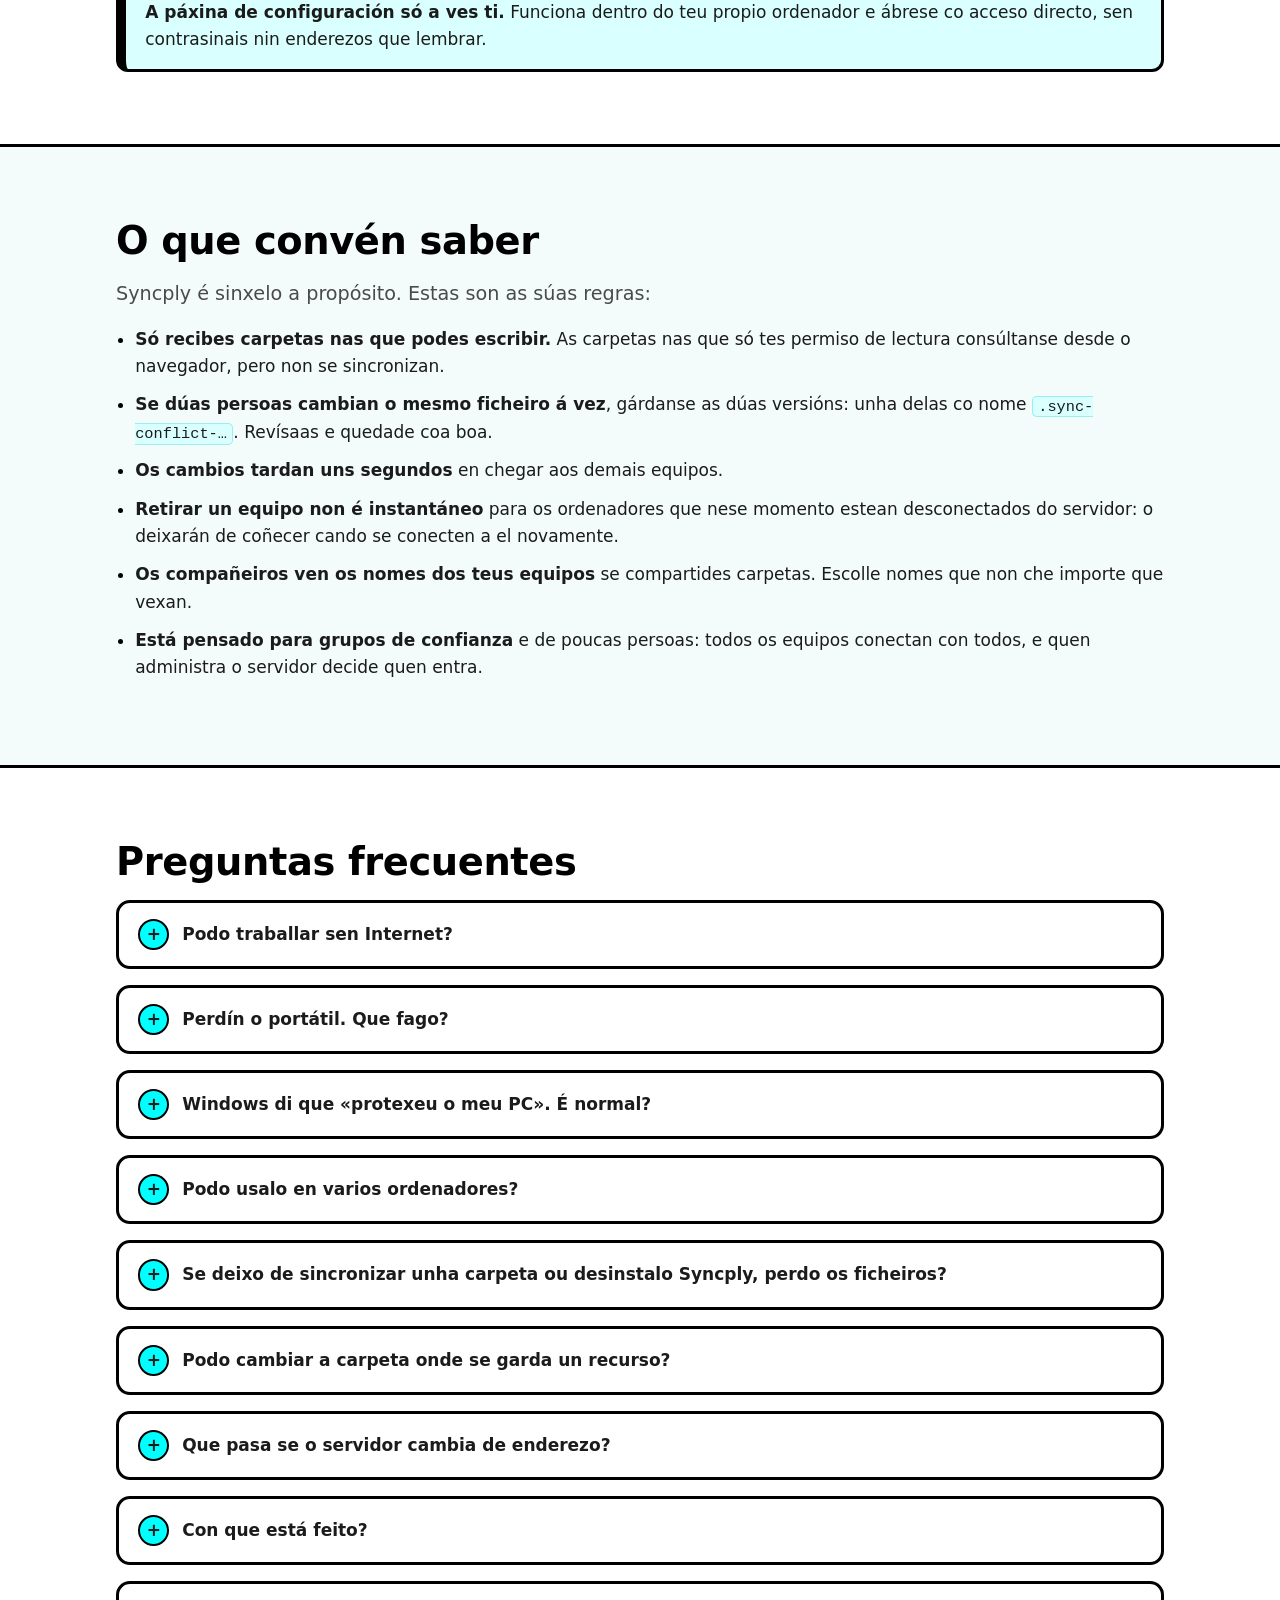
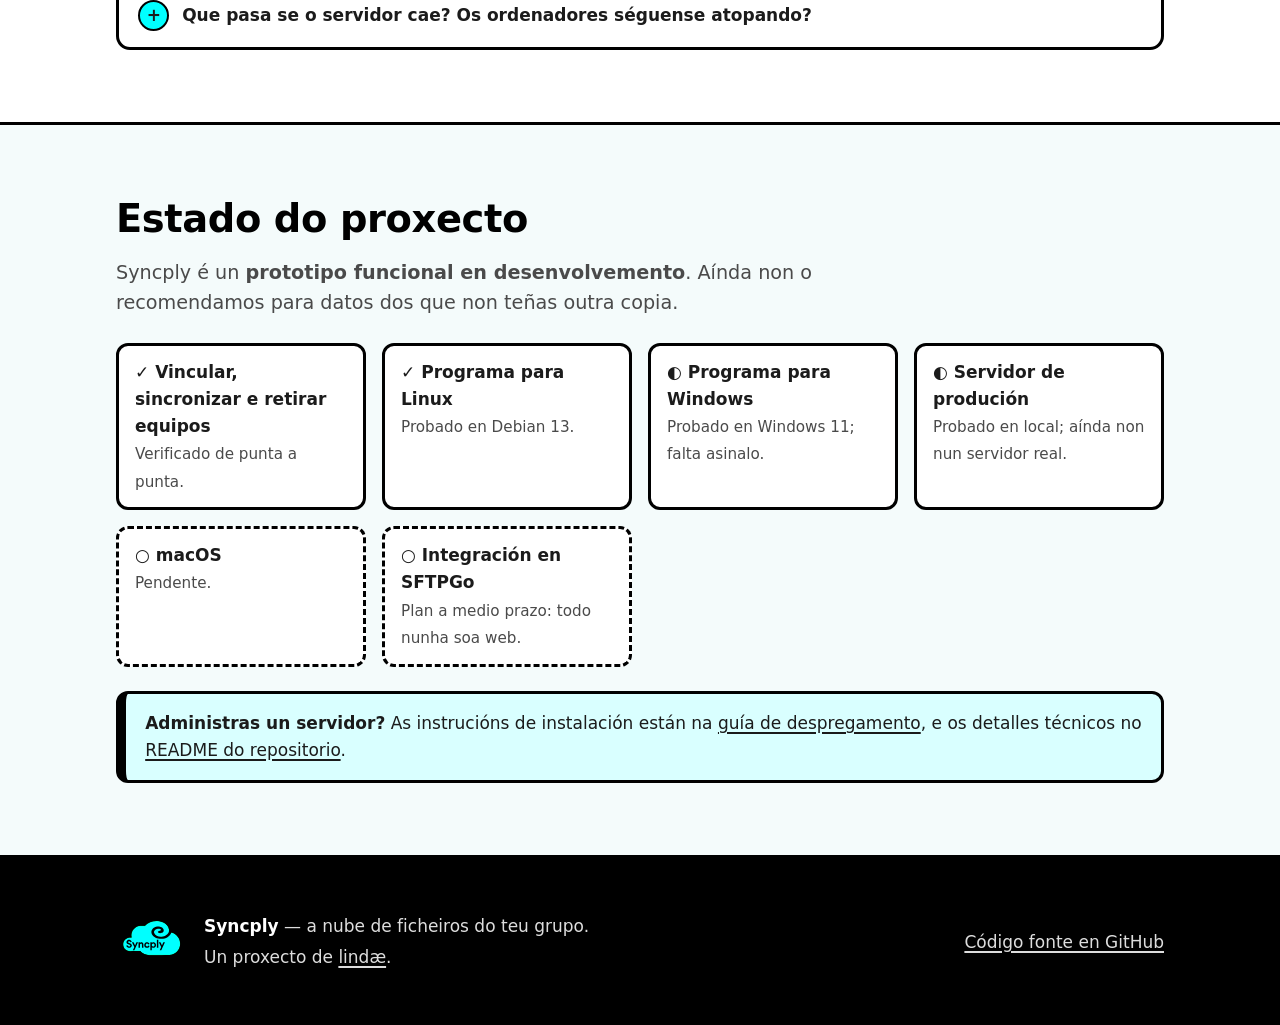
==== commit e30c5169: "Descubrimento e relays públicos de Syncthing como apoio opcional (p2p.publicDiscovery, p2p.publicRel" ====
--- a/docs/index.html
+++ b/docs/index.html
@@ -54,8 +54,8 @@
   .barra .envoltorio { display: flex; align-items: center; gap: 1rem; padding-block: .5rem; flex-wrap: wrap; }
   .barra .marca { display: flex; align-items: center; gap: .5rem; font-weight: 850; font-size: 1.15rem; text-decoration: none; }
   .barra .marca:hover { background: none; }
-  .barra .marca img { width: 44px; height: 44px; }
-  .barra nav { margin-left: auto; display: flex; gap: .25rem 1rem; flex-wrap: wrap; font-weight: 600; font-size: .95rem; }
+  .barra .marca img { width: 100px; height: 100px; }
+  .barra nav { margin-left: auto; display: flex; gap: .25rem 1rem; flex-wrap: wrap; font-weight: 600; font-size: 1.5rem; }
   .barra nav a { text-decoration: none; padding: .15rem .35rem; border-radius: 6px; }
 
   /* Portada */
@@ -127,6 +127,12 @@
   /* Avisos e FAQ */
   .aviso { border: var(--borde); border-left-width: 10px; border-radius: 12px; padding: 1rem 1.2rem; background: var(--cian-suave); margin-top: 1.5rem; }
   .aviso p:last-child { margin: 0; }
+  ol.pasos .aviso.windows { margin-top: 1.2rem; }
+  ol.pasos .aviso.windows p { color: var(--texto); }
+  .aviso.windows .titulo-aviso { font-weight: 700; }
+  .aviso.windows h4 { margin: 1.2rem 0 .4rem; font-size: 1.05rem; font-weight: 800; color: var(--tinta); padding-top: .8rem; border-top: 2px solid var(--tinta); }
+  .aviso.windows ol, .aviso.windows ul { margin: 0 0 .8rem; padding-left: 1.3rem; }
+  .aviso.windows li { margin-bottom: .3rem; }
   ul.lista { padding-left: 1.2rem; margin: 1rem 0 0; }
   ul.lista li { margin-bottom: .7rem; }
   ul.lista li::marker { color: var(--tinta); }
@@ -178,7 +184,7 @@
 
 <header class="barra">
   <div class="envoltorio">
-    <a class="marca" href="#"><img src="logo.svg" alt="" width="44" height="44">Syncply</a>
+    <a class="marca" href="#"><img src="logo.svg" alt="Syncply" width="100" height="100"></a>
     <nav aria-label="Seccións">
       <a href="#que-e">Que é</a>
       <a href="#avantaxes">Avantaxes</a>
@@ -195,8 +201,8 @@
 <section class="portada">
   <div class="envoltorio">
     <div>
-      <h1>A nube de ficheiros <mark>do teu grupo</mark>, no voso servidor.</h1>
-      <p class="entradilla">Syncply leva as carpetas compartidas do grupo a todos os vosos ordenadores, coma unha carpeta máis. Sen enviar ficheiros por correo, sen dúbidas sobre cal é a última versión e sen depender dunha gran empresa.</p>
+      <h1>A nube de ficheiros <mark>do teu grupo</mark>, no teu servidor.</h1>
+      <p class="entradilla">Syncply sincroniza automáticamente carpetas compartidas para todas as persoas do equipo. En segundos, automáticamente e sen necesidade de poñelos en man dunha grande corporación.</p>
       <div class="botons">
         <a class="boton principal" href="#empezar">Como empezar</a>
         <a class="boton" href="#que-e">Que é Syncply?</a>
@@ -207,58 +213,18 @@
 </section>
 
 <section id="que-e" class="alt">
-  <div class="envoltorio esquema">
+  <div class="envoltorio">
     <div>
       <h2>Que é Syncply</h2>
-      <p>As carpetas compartidas do grupo viven nun <strong>servidor voso</strong> e aparecen en todos os vosos ordenadores. Cando alguén garda ou modifica un documento, o cambio chega só aos equipos de quen ten acceso a esa carpeta.</p>
-      <p>Os cambios envíanse á vez ao servidor e aos ordenadores dos compañeiros que estean conectados. Se estades na mesma oficina, pasan <strong>directamente dun equipo a outro</strong>: chegan antes e gastan menos Internet.</p>
+      <p>As carpetas compartidas do grupo viven <strong>no voso servidor</strong> e sincronízanse en todos os vosos ordenadores. Cando alguén garda ou modifica un documento, o cambio chegan automáticamente ós ordenadores quenes teñen acceso a esa carpeta.</p>
+      <p>Os cambios envíanse á vez ao servidor e directamente aos ordenadores dos compañeiros que estean conectados. Se estades na mesma oficina, pasan <strong>directamente dun equipo a outro</strong>: chegan antes e dependen menos da velocidade de Internet.</p>
       <p>E cando non estás no teu ordenador, podes entrar desde o <strong>navegador</strong> para consultar ou subir ficheiros desde calquera sitio.</p>
       <h3 style="margin-top:1.6rem">Para quen é</h3>
       <p>Para grupos pequenos de persoas que se coñecen e confían entre si, e que queren gardar os seus ficheiros nun servidor propio, sen manter unha plataforma pesada.</p>
       <ul class="publico">
-        <li>Colectivos</li><li>Cooperativas</li><li>Familias</li><li>Equipos de traballo pequenos</li><li>Asociacións</li>
+        <li>Colectivos informais</li><li>Asociacións</li><li>Cooperativas</li><li>Familias</li><li>Equipos de traballo</li><li>Micro PEMES</li>
       </ul>
     </div>
-    <figure>
-      <div class="esquema-debuxo">
-        <svg viewBox="0 0 420 370" role="img" aria-labelledby="esq-t esq-d">
-          <title id="esq-t">Como viaxan os ficheiros</title>
-          <desc id="esq-d">O servidor do grupo comparte as carpetas con tres ordenadores. Os ordenadores tamén se envían os cambios directamente entre eles.</desc>
-          <g stroke="#000" stroke-width="3" fill="none" stroke-linecap="round">
-            <!-- servidor ↔ equipos -->
-            <path d="M210 112 L82 222"/>
-            <path d="M210 112 L210 222"/>
-            <path d="M210 112 L338 222"/>
-            <!-- entre pares -->
-            <path d="M112 262 Q146 300 180 262" stroke-dasharray="6 7"/>
-            <path d="M240 262 Q274 300 308 262" stroke-dasharray="6 7"/>
-            <path d="M82 312 Q210 380 338 312" stroke-dasharray="6 7"/>
-          </g>
-          <!-- servidor: nube -->
-          <path d="M150 104 a30 30 0 0 1 8-58 a42 42 0 0 1 78-14 a34 34 0 0 1 52 34 a24 24 0 0 1-4 38 z" fill="#00ffff" stroke="#000" stroke-width="4" stroke-linejoin="round"/>
-          <text x="216" y="84" text-anchor="middle" font-family="system-ui, sans-serif" font-weight="800" font-size="17">Servidor</text>
-          <!-- equipos -->
-          <g font-family="system-ui, sans-serif" font-weight="700" font-size="14" text-anchor="middle">
-            <g transform="translate(52 222)">
-              <rect width="60" height="42" rx="6" fill="#fff" stroke="#000" stroke-width="3"/>
-              <rect x="-6" y="44" width="72" height="8" rx="3" fill="#000"/>
-              <text x="30" y="74">Ana</text>
-            </g>
-            <g transform="translate(180 222)">
-              <rect width="60" height="42" rx="6" fill="#fff" stroke="#000" stroke-width="3"/>
-              <rect x="-6" y="44" width="72" height="8" rx="3" fill="#000"/>
-              <text x="30" y="74">Brais</text>
-            </g>
-            <g transform="translate(308 222)">
-              <rect width="60" height="42" rx="6" fill="#fff" stroke="#000" stroke-width="3"/>
-              <rect x="-6" y="44" width="72" height="8" rx="3" fill="#000"/>
-              <text x="30" y="74">Carme</text>
-            </g>
-          </g>
-        </svg>
-      </div>
-      <figcaption>Liña continua: o servidor comparte cada carpeta con quen ten permiso. Liña descontinua: os equipos intercámbianse os cambios directamente.</figcaption>
-    </figure>
   </div>
 </section>
 
@@ -266,11 +232,12 @@
   <div class="envoltorio">
     <h2>Por que Syncply</h2>
     <p class="entradilla">Todo o cómodo dunha nube, pero vosa.</p>
-    <div class="grella">
+    <div class="grella catro">
       <article class="tarxeta">
         <span class="icona" aria-hidden="true"><svg viewBox="0 0 24 24" fill="none" stroke="#000" stroke-width="2.4" stroke-linecap="round" stroke-linejoin="round"><rect x="4" y="10" width="16" height="11" rx="2"/><path d="M8 10V7a4 4 0 0 1 8 0v3"/></svg></span>
         <h3>Os teus ficheiros, no teu servidor</h3>
-        <p>Ninguén alleo ao grupo garda nin le os vosos documentos. Sen subscricións por persoa e sen depender dunha gran empresa.</p>
+        <p>Sen subscricións por persoa e sen depender dunha gran empresa.</p>
+        <p>Accede ós ficheiros no servidor desde o navegador de Internet.</p>
       </article>
       <article class="tarxeta">
         <span class="icona" aria-hidden="true"><svg viewBox="0 0 24 24" fill="none" stroke="#000" stroke-width="2.4" stroke-linecap="round" stroke-linejoin="round"><path d="M3 7a2 2 0 0 1 2-2h4l2 2h8a2 2 0 0 1 2 2v8a2 2 0 0 1-2 2H5a2 2 0 0 1-2-2z"/></svg></span>
@@ -296,6 +263,16 @@
         <span class="icona" aria-hidden="true"><svg viewBox="0 0 24 24" fill="none" stroke="#000" stroke-width="2.4" stroke-linecap="round" stroke-linejoin="round"><circle cx="5" cy="12" r="2.5"/><circle cx="19" cy="6" r="2.5"/><circle cx="19" cy="18" r="2.5"/><path d="M7.3 11 16.7 7M7.3 13l9.4 4M19 8.5v7"/></svg></span>
         <h3>Rápido e económico</h3>
         <p>Os equipos do grupo intercambian os ficheiros directamente entre eles, sen pasar sempre polo servidor: as copias chegan antes e o servidor pode ser pequeno e barato.</p>
+      </article>
+      <article class="tarxeta">
+        <span class="icona" aria-hidden="true"><svg viewBox="0 0 24 24" fill="none" stroke="#000" stroke-width="2.4" stroke-linecap="round" stroke-linejoin="round"><rect x="3" y="3" width="18" height="7" rx="1.5"/><rect x="3" y="14" width="18" height="7" rx="1.5"/><path d="M7 6.5h.01M7 17.5h.01"/><path d="M2 2l20 20"/></svg></span>
+        <h3>Fallou o servidor? Non pasa nada!</h3>
+        <p>Os ordenadores seguen sincronizando os cambios entre eles do mesmo xeito. Cando o servidor estea de volta, ponse ao día cos ordenadores. <a href="#servizos-publicos">Como?</a></p>
+      </article>
+      <article class="tarxeta">
+        <span class="icona" aria-hidden="true"><svg viewBox="0 0 24 24" fill="none" stroke="#000" stroke-width="2.4" stroke-linecap="round" stroke-linejoin="round"><circle cx="9" cy="8" r="3"/><circle cx="17" cy="9" r="2.3"/><path d="M3 20a6 6 0 0 1 12 0M15 20a5 5 0 0 1 6.5-4.8"/></svg></span>
+        <h3>Igual de eficiente con dúas persoas que cunha ducia</h3>
+        <p>Syncply usa <a href="https://syncthing.net/">Syncthing</a> como motor de sincronización. A súa maxia fai que os cambios dun ficheiro só se teñan que enviar unha vez, e tarda o mesmo aínda que interveñan doce ordenadores.</p>
       </article>
     </div>
   </div>
@@ -312,25 +289,35 @@
       </li>
       <li>
         <h3>Descarga e instala o programa</h3>
-        <p>Descarga o programa desde esa mesma web e ábreo. Instálase só para ti, <strong>sen permisos de administración</strong>, e arranca só cada vez que acendes o ordenador. Ao rematar, ábrese o navegador na páxina «Vincular este equipo».</p>
+        <p>Descarga o programa desde esa mesma web e ábreo. Instálase, <strong>sen permisos de administración</strong>, e arranca automáticamente cada vez que acendes o ordenador.</p>
+        <p>Cando remates a instalación, ábrese o navegador na páxina «Vincular este equipo».</p>
         <div class="plataformas" aria-label="Sistemas compatibles">
           <span class="plataforma">Windows<small>probado en Windows 11</small></span>
           <span class="plataforma">Linux<small>64 bits</small></span>
           <span class="plataforma pendente">macOS<small>en preparación</small></span>
         </div>
+        <div class="aviso windows" id="windows">
+          <p class="titulo-aviso">Se usas Windows, durante a instalación poden aparecer dous avisos:</p>
+          <h4>«Windows protexeu o teu PC»</h4>
+          <p>Windows pode mostrar unha xanela azul co aviso «Editor descoñecido». Syncply é unha ferramenta moi noviña e aínda non está asinada dixitalmente. Se descargaches o programa nu servidor do teu grupo, podes seguir adiante.</p>
+          <p> Para continuar preme <strong>«Máis información»</strong> e o botón <strong>«Executar de todos os xeitos»</strong>.</p>
+          <h4>O cortalumes de Windows</h4>
+          <p>Windows pode preguntar se permites o acceso a <strong>«Syncthing»</strong>, é o motor de sincronización que usa Syncply.</p>
+          <p>Permite o acceso. Se non tes permisos no ordenador para facelo, Syncply funciona igual, aínda que os cambios non poderán sincronizarse directamente a ordenadores na mesma rede e terán que pasar polo servidor.</p>
+        </div>
       </li>
       <li>
         <h3>Pega o texto de vinculación</h3>
-        <p>Na web do servidor hai un <strong>texto de vinculación</strong> que empeza por <code>syncply1:</code> e un botón <strong>Copiar</strong>. Pégao no programa. Syncply comprobará que o servidor responde e preguntarache se queres vincular con ese servidor co teu usuario.</p>
+        <p>Na páxina desde onde descargaches hai un <strong>código máxico</strong> que empeza por <code>syncply1:</code>. Cópiao e pégao no programa. Syncply comprobará que o servidor responde e preguntarache se queres vincular con ese servidor co teu usuario.</p>
       </li>
       <li>
-        <h3>Escribe o código</h3>
-        <p>A web do servidor mostra un <strong>código de 6 cifras</strong>, por exemplo <span class="codigo">482 916</span>, cunha barra que indica canto tempo lle queda: cambia cada 30 segundos. Escríbeo no programa e dálle un nome ao equipo (por exemplo, «Portátil de Ana»).</p>
-        <p>Non fai falta ningunha app no móbil: o código vese na propia web.</p>
+        <h3>Proporciona o PIN de verificación</h3>
+        <p>Na mesma web verás un <strong>PIN temporal de 6 cifras</strong>, por exemplo <span class="codigo">482 916</span>, que cambia cada 30 segundos. Escríbeo no programa e dálle un nome ao equipo (por exemplo, «Portátil de Ana»).</p>
+        <p>Este PIN protexe o código máxico para que ninguén sin acceso á tua conta poda usalo.</p>
       </li>
       <li>
         <h3>Escolle onde gardar cada carpeta</h3>
-        <p>Ao momento aparecen as carpetas que o servidor che ofrece. Para cada unha, escolle en que carpeta do teu ordenador queres tela e acepta. Listo: a partir de aquí, os cambios viaxan sós.</p>
+        <p>Ao momento aparecen as carpetas que o servidor che ofrece. Para cada unha, escolle en que carpeta do teu ordenador queres sincronizala. Listo: a partir de aquí, os ficheiros sincronízanse sos.</p>
       </li>
     </ol>
   </div>
@@ -339,7 +326,7 @@
 <section id="dia-a-dia">
   <div class="envoltorio">
     <h2>No día a día</h2>
-    <p class="entradilla">Abre o acceso directo <strong>Syncply</strong> do menú de aplicacións e verás a páxina de configuración no teu navegador. Desde alí podes:</p>
+    <p class="entradilla">Manexa as carpetas sincronizadas de xeito normal. Se queres ver como está a funcionar a sincronización, abre <strong>Syncply</strong> no menú de aplicacións e verás a páxina de configuración no teu navegador. Desde alí podes:</p>
     <div class="grella catro">
       <article class="tarxeta">
         <h3>Ver as túas carpetas</h3>
@@ -371,8 +358,8 @@
     <ul class="lista">
       <li><strong>Só recibes carpetas nas que podes escribir.</strong> As carpetas nas que só tes permiso de lectura consúltanse desde o navegador, pero non se sincronizan.</li>
       <li><strong>Se dúas persoas cambian o mesmo ficheiro á vez</strong>, gárdanse as dúas versións: unha delas co nome <code>.sync-conflict-…</code>. Revísaas e quedade coa boa.</li>
-      <li><strong>Os cambios tardan uns segundos</strong> (arredor de 15) en chegar aos demais equipos.</li>
-      <li><strong>Retirar un equipo non é instantáneo</strong> para os ordenadores que nese momento estean desconectados do servidor: o deixarán de coñecer cando se conecten.</li>
+      <li><strong>Os cambios tardan uns segundos</strong> en chegar aos demais equipos.</li>
+      <li><strong>Retirar un equipo non é instantáneo</strong> para os ordenadores que nese momento estean desconectados do servidor: o deixarán de coñecer cando se conecten a el novamente.</li>
       <li><strong>Os compañeiros ven os nomes dos teus equipos</strong> se compartides carpetas. Escolle nomes que non che importe que vexan.</li>
       <li><strong>Está pensado para grupos de confianza</strong> e de poucas persoas: todos os equipos conectan con todos, e quen administra o servidor decide quen entra.</li>
     </ul>
@@ -396,8 +383,7 @@
     <details>
       <summary>Windows di que «protexeu o meu PC». É normal?</summary>
       <div>
-        <p>De momento si: o instalador aínda non está asinado dixitalmente e Windows avisa. Preme <strong>«Máis información»</strong> e logo <strong>«Executar de todos modos»</strong> (o texto exacto depende do idioma do teu Windows).</p>
-        <p>Despois pode aparecer un aviso do Firewall sobre «Syncthing», o motor de sincronización que usa Syncply. Se non tes permisos de administración podes cancelalo: a sincronización segue funcionando, aínda que os equipos da mesma oficina non se poderán atopar directamente entre eles.</p>
+        <p>De momento si: o instalador aínda non está asinado dixitalmente e Windows avisa. Preme <strong>«Máis información»</strong> e logo <strong>«Executar de todos os xeitos»</strong>. Explicámolo paso a paso, xunto co aviso do cortalumes, en <a href="#windows">Como empezar</a>.</p>
       </div>
     </details>
 
@@ -424,6 +410,19 @@
     <details>
       <summary>Con que está feito?</summary>
       <div><p>Syncply une dous proxectos libres e consolidados: <a href="https://github.com/drakkan/sftpgo">SFTPGo</a>, o servidor de ficheiros que xestiona usuarios, permisos e o acceso web, e <a href="https://syncthing.net/">Syncthing</a>, que sincroniza as carpetas entre equipos.</p></div>
+    </details>
+
+    <details id="servizos-publicos">
+      <summary>Que pasa se o servidor cae? Os ordenadores séguense atopando?</summary>
+      <div>
+        <p>Os equipos que están na mesma oficina ou na mesma casa atópanse sempre entre eles, sen servidor. Os que están en sitios distintos necesitan dous servizos para atoparse e conectar: un de <strong>descubrimento</strong> («onde está este equipo?») e un <strong>relay</strong> (un punto de encontro cando non poden conectar directamente). Syncply instala os dous no voso propio servidor.</p>
+        <p>Como apoio para cando o voso servidor non está dispoñible, quen o administra pode activar os servizos públicos que mantén a <a href="https://syncthing.net/">Syncthing Foundation</a>, unha fundación sen ánimo de lucro. É unha opción de configuración do servidor:</p>
+        <ul>
+          <li><strong>Descubrimento público</strong> (activado por defecto nas instalacións novas): os equipos séguense atopando aínda que o servidor caia. Eses servidores públicos coñecen os identificadores dos equipos e as súas IP, pero nunca os ficheiros, os seus nomes nin as persoas usuarias.</li>
+          <li><strong>Relays públicos</strong> (desactivados por defecto): permiten conectar a equipos que non o conseguen directamente. Os datos que pasan por eles van <strong>cifrados de extremo a extremo</strong>: o relay non os pode ler. Pero poden usarse aínda que o voso servidor funcione, e adoitan ser máis lentos.</li>
+        </ul>
+        <p>Se o grupo prefire non depender de ninguén máis, pódense desactivar os dous. Os cambios nesta configuración chegan a cada equipo cando a persoa usa «Actualizar a conexión» en «Os meus equipos».</p>
+      </div>
     </details>
   </div>
 </section>
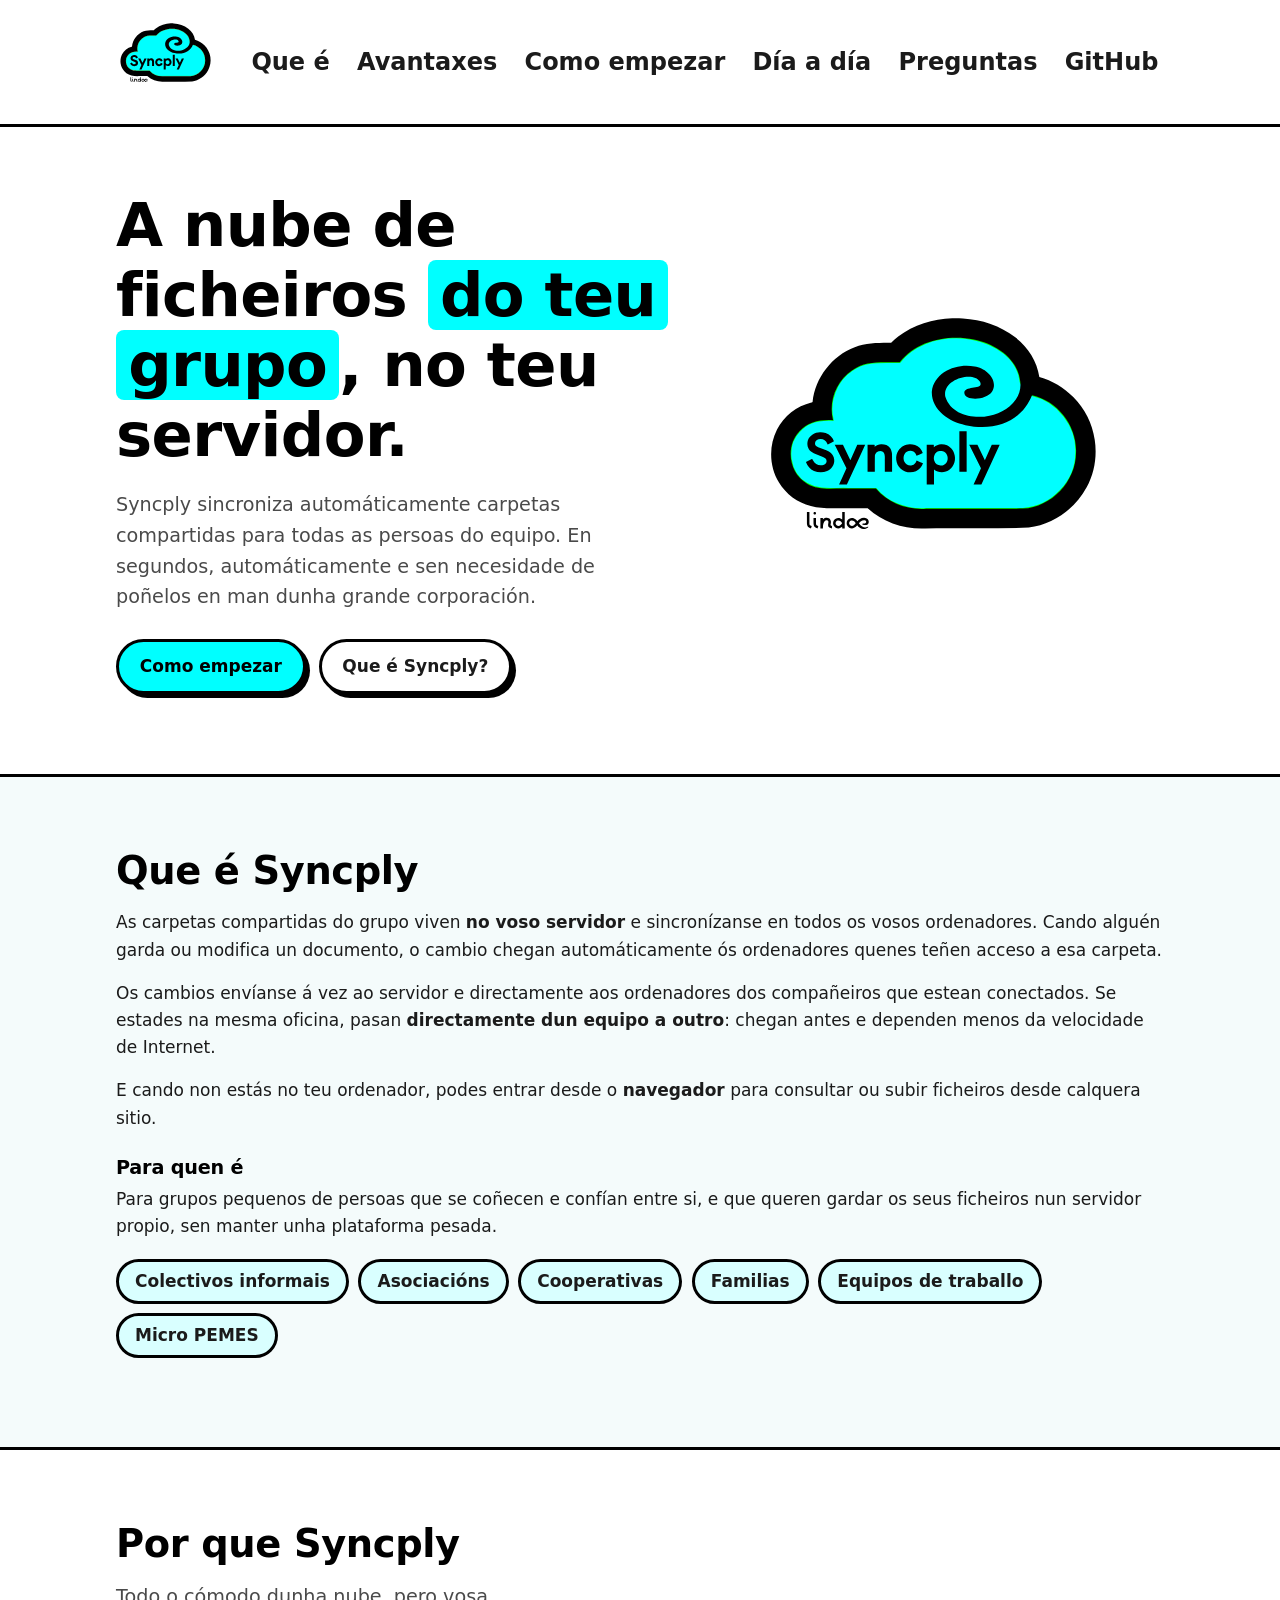
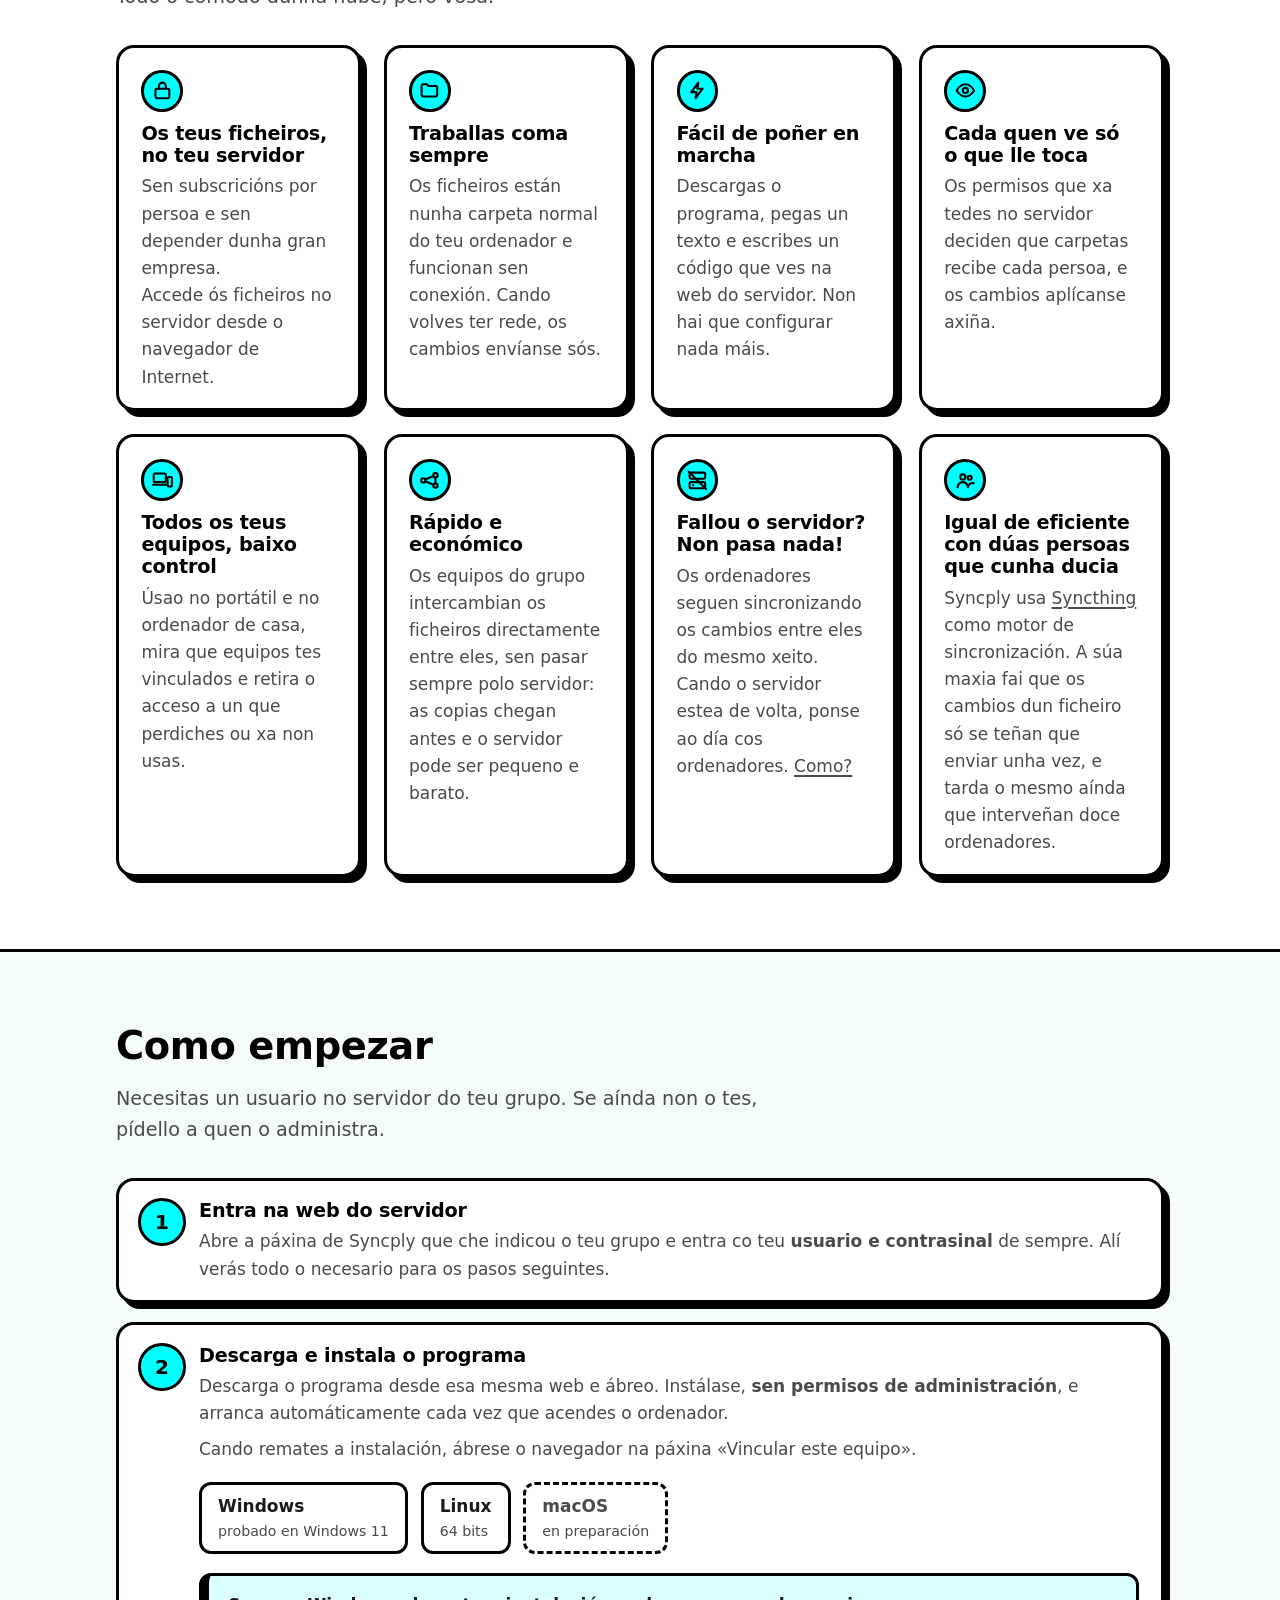
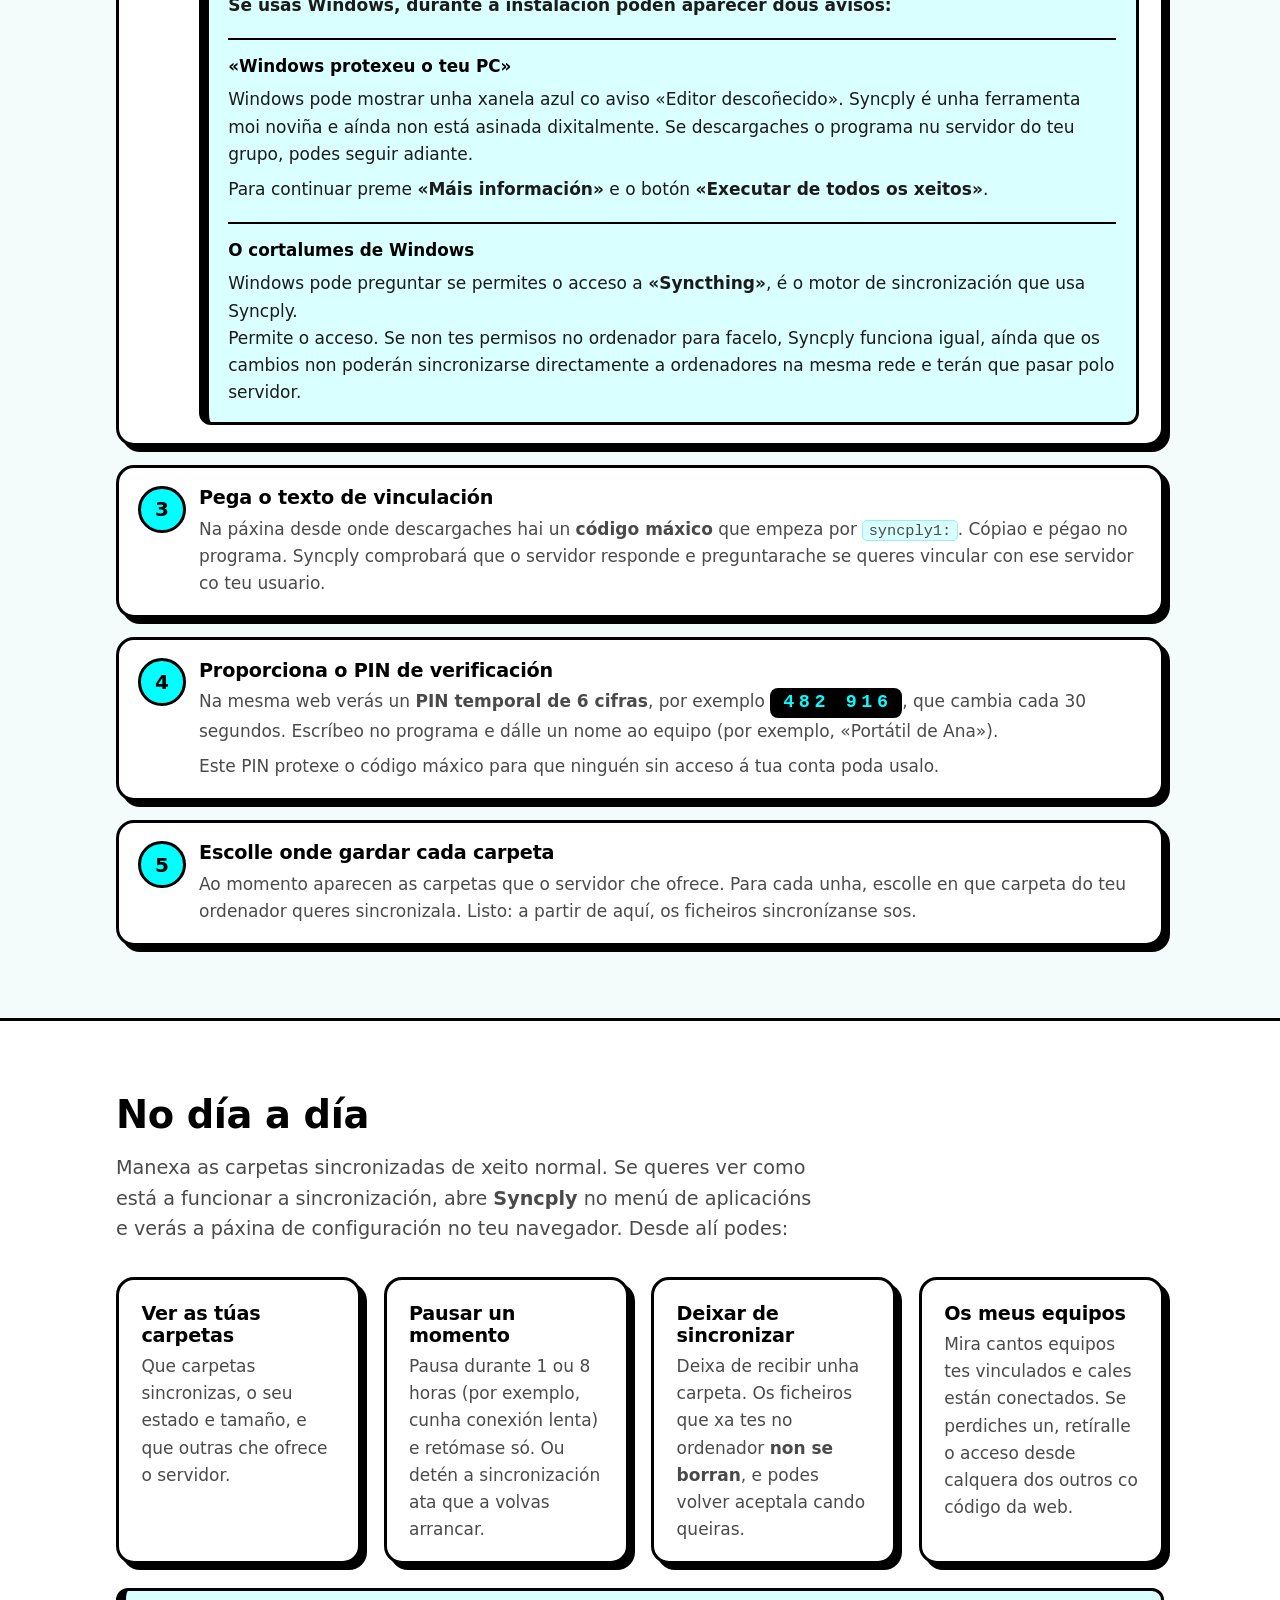
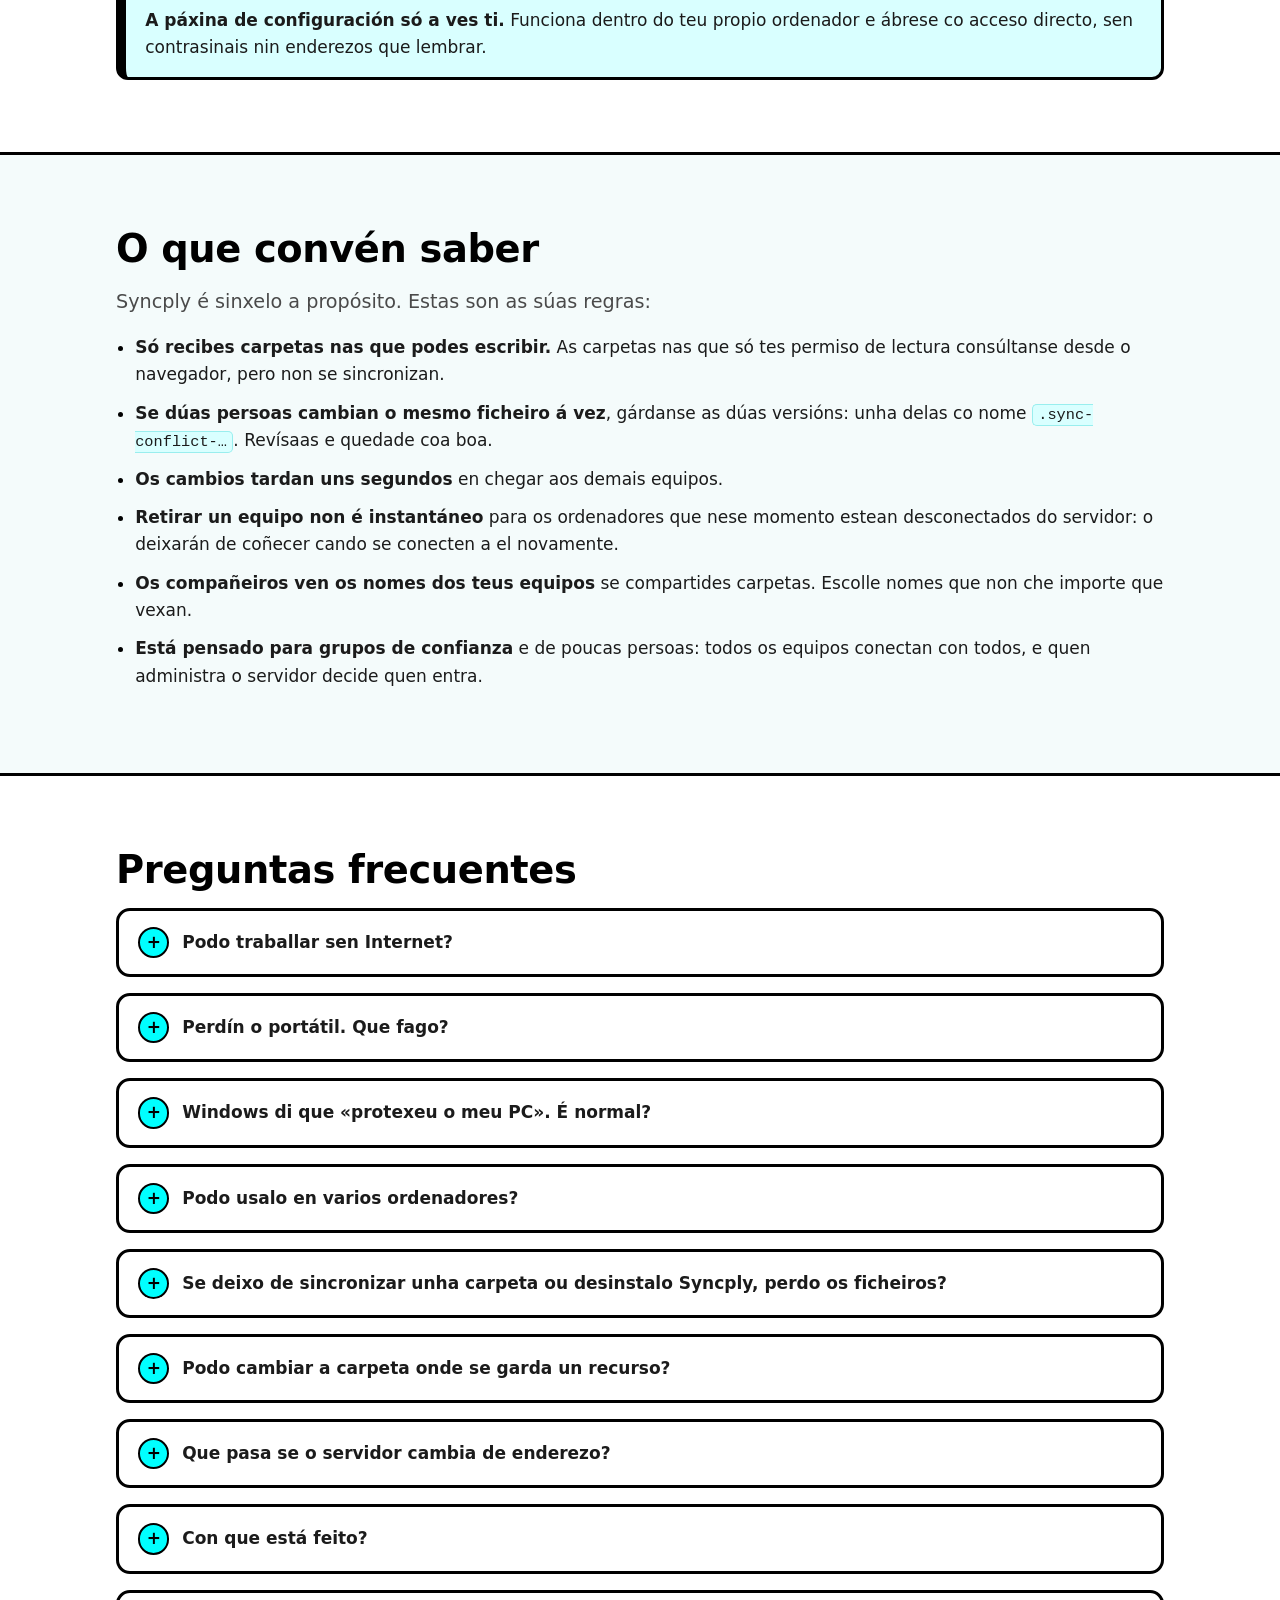
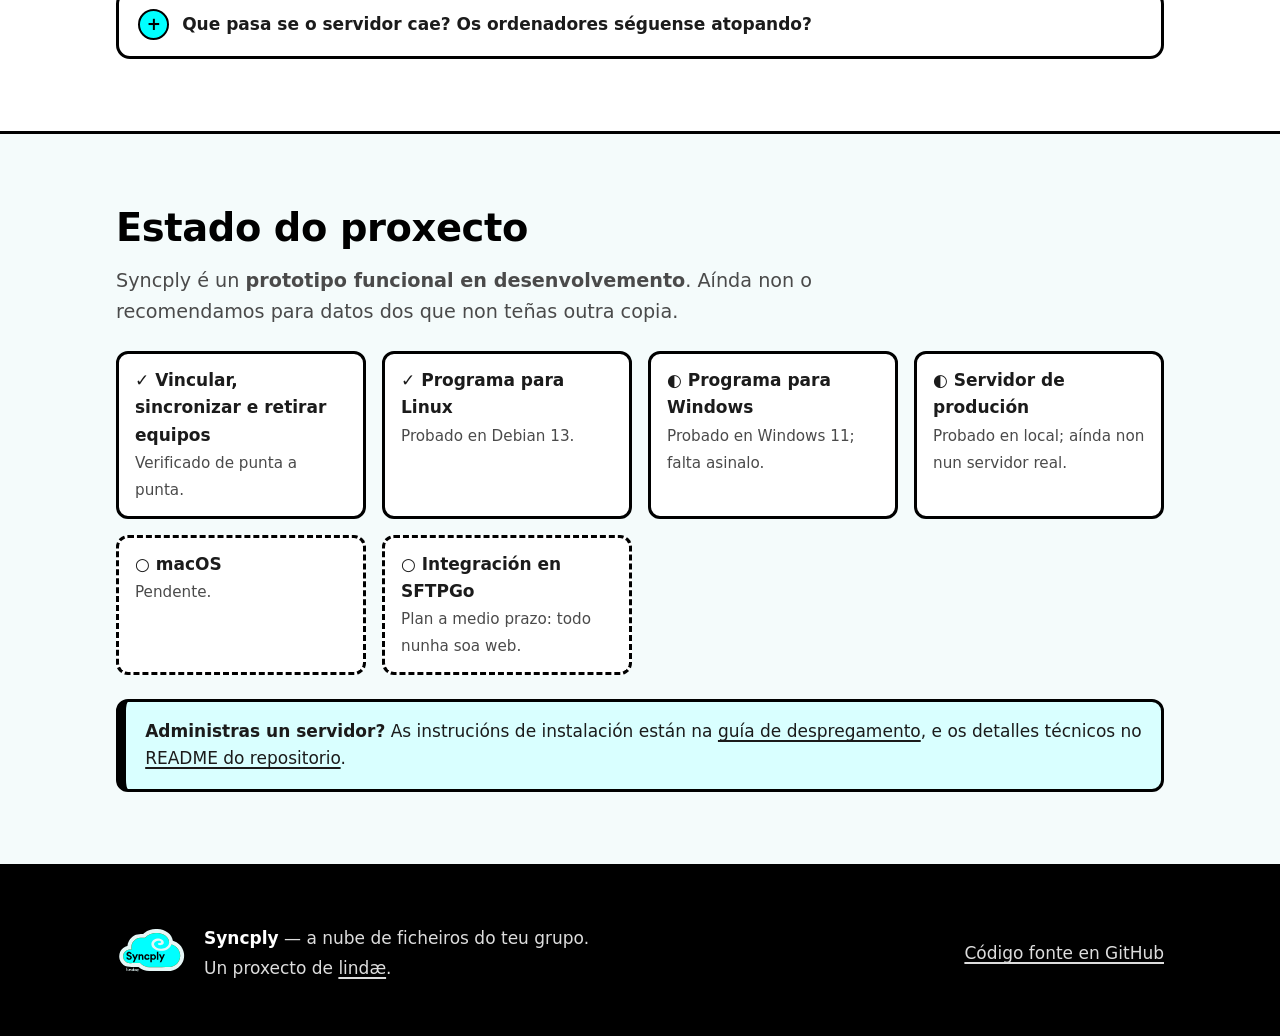
==== commit 6e6d3f3f: "Modo escuro automático na web e estética común nas apps (internal/brand) - docs/index.html: paleta e" ====
--- a/docs/index.html
+++ b/docs/index.html
@@ -24,6 +24,23 @@
     --borde: 3px solid var(--tinta);
     --sombra: 6px 6px 0 var(--tinta);
     --ancho: 68rem;
+    --negro: #000;          /* texto sobre cian e fondos sempre escuros */
+    --barra-fondo: rgba(255,255,255,.92);
+    --code-borde: #9ee;
+  }
+  /* Modo escuro automático: mesmas formas, tinta clara sobre fondo escuro. */
+  @media (prefers-color-scheme: dark) {
+    :root {
+      color-scheme: dark;
+      --cian-suave: #0f3a3c;
+      --tinta: #e6f7f7;
+      --texto: #e3ecec;
+      --apagado: #a3b1b1;
+      --fondo: #0e1314;
+      --fondo-alt: #132022;
+      --barra-fondo: rgba(14,19,20,.92);
+      --code-borde: #1f6466;
+    }
   }
   * { box-sizing: border-box; }
   html { scroll-behavior: smooth; }
@@ -34,7 +51,7 @@
     background: var(--fondo);
   }
   a { color: inherit; text-decoration-thickness: 2px; text-underline-offset: 3px; }
-  a:hover { background: var(--cian); }
+  a:hover { background: var(--cian); color: var(--negro); }
   img { max-width: 100%; }
   h1, h2, h3 { color: var(--tinta); line-height: 1.15; letter-spacing: -0.01em; }
   h2 { font-size: clamp(1.7rem, 4vw, 2.4rem); font-weight: 850; margin: 0 0 1rem; }
@@ -48,7 +65,7 @@
   /* Cabeceira */
   .barra {
     position: sticky; top: 0; z-index: 10;
-    background: rgba(255,255,255,.92); backdrop-filter: blur(6px);
+    background: var(--barra-fondo); backdrop-filter: blur(6px);
     border-bottom: var(--borde);
   }
   .barra .envoltorio { display: flex; align-items: center; gap: 1rem; padding-block: .5rem; flex-wrap: wrap; }
@@ -62,16 +79,18 @@
   .portada { padding-block: 4rem 5rem; }
   .portada .envoltorio { display: grid; grid-template-columns: 1.2fr 1fr; gap: 2.5rem; align-items: center; }
   .portada h1 { font-size: clamp(2.3rem, 6vw, 3.8rem); font-weight: 900; margin: 0 0 1.2rem; }
-  .portada h1 mark { background: var(--cian); padding: 0 .2em; border-radius: 8px; box-decoration-break: clone; -webkit-box-decoration-break: clone; }
-  .portada .logo { width: min(100%, 360px); justify-self: center; }
+  .portada h1 mark { background: var(--cian); color: var(--negro); padding: 0 .2em; border-radius: 8px; box-decoration-break: clone; -webkit-box-decoration-break: clone; }
+  .portada .logo { display: block; width: min(100%, 360px); justify-self: center; }
+  .portada .logo img, .barra .marca picture { display: block; }
+  .portada .logo img { width: 100%; height: auto; }
   .botons { display: flex; flex-wrap: wrap; gap: .8rem; margin-top: 1.6rem; }
   .boton {
     display: inline-block; padding: .7rem 1.3rem; border: var(--borde); border-radius: 999px;
     font-weight: 800; text-decoration: none; box-shadow: 4px 4px 0 var(--tinta);
     background: var(--fondo); transition: transform .1s, box-shadow .1s;
   }
-  .boton.principal { background: var(--cian); }
-  .boton:hover { transform: translate(2px,2px); box-shadow: 2px 2px 0 var(--tinta); background: var(--cian); }
+  .boton.principal { background: var(--cian); color: var(--negro); }
+  .boton:hover { transform: translate(2px,2px); box-shadow: 2px 2px 0 var(--tinta); background: var(--cian); color: var(--negro); }
 
   /* Tarxetas */
   .grella { display: grid; grid-template-columns: repeat(auto-fit, minmax(17rem, 1fr)); gap: 1.4rem; margin-top: 2rem; }
@@ -83,7 +102,7 @@
   .tarxeta p { color: var(--apagado); margin: 0; }
   .icona {
     display: inline-grid; place-items: center; width: 2.6rem; height: 2.6rem; margin-bottom: .7rem;
-    background: var(--cian); border: var(--borde); border-radius: 50%;
+    background: var(--cian); border: var(--borde); border-radius: 50%; color: var(--negro);
   }
   .icona svg { width: 1.3rem; height: 1.3rem; }
 
@@ -108,15 +127,15 @@
   ol.pasos > li::before {
     content: counter(paso); position: absolute; left: 1.2rem; top: 1.1rem;
     width: 2.6rem; height: 2.6rem; display: grid; place-items: center;
-    font-weight: 900; font-size: 1.25rem; background: var(--cian); border: var(--borde); border-radius: 50%;
+    font-weight: 900; font-size: 1.25rem; background: var(--cian); border: var(--borde); border-radius: 50%; color: var(--negro);
   }
   ol.pasos p { margin: 0; color: var(--apagado); }
   ol.pasos p + p { margin-top: .5rem; }
   .codigo {
     display: inline-block; font: 800 1.15rem/1 ui-monospace, "SFMono-Regular", Menlo, Consolas, monospace;
-    letter-spacing: .25em; background: var(--tinta); color: var(--cian); padding: .35rem .6rem .35rem .8rem; border-radius: 8px;
-  }
-  code { font-family: ui-monospace, "SFMono-Regular", Menlo, Consolas, monospace; font-size: .9em; background: var(--cian-suave); padding: .05em .35em; border-radius: 5px; border: 1px solid #9ee; }
+    letter-spacing: .25em; background: var(--negro); color: var(--cian); padding: .35rem .6rem .35rem .8rem; border-radius: 8px;
+  }
+  code { font-family: ui-monospace, "SFMono-Regular", Menlo, Consolas, monospace; font-size: .9em; background: var(--cian-suave); padding: .05em .35em; border-radius: 5px; border: 1px solid var(--code-borde); }
 
   /* Plataformas */
   .plataformas { display: flex; flex-wrap: wrap; gap: .8rem; margin-top: 1.2rem; }
@@ -141,7 +160,7 @@
   }
   summary { cursor: pointer; font-weight: 800; padding: 1rem 1.2rem; list-style: none; display: flex; gap: .8rem; align-items: center; }
   summary::-webkit-details-marker { display: none; }
-  summary::before { content: "+"; display: grid; place-items: center; flex: none; width: 1.7rem; height: 1.7rem; border: 2px solid var(--tinta); border-radius: 50%; background: var(--cian); font-weight: 900; }
+  summary::before { content: "+"; display: grid; place-items: center; flex: none; width: 1.7rem; height: 1.7rem; border: 2px solid var(--tinta); border-radius: 50%; background: var(--cian); color: var(--negro); font-weight: 900; }
   details[open] summary::before { content: "−"; }
   details[open] summary { border-bottom: 2px solid var(--tinta); }
   details > div { padding: 1rem 1.2rem .2rem; color: var(--apagado); }
@@ -157,10 +176,10 @@
   .estado span { color: var(--apagado); font-size: .95rem; }
 
   /* Pé */
-  footer { background: var(--tinta); color: #fff; padding-block: 3rem; }
+  footer { background: var(--negro); color: #fff; padding-block: 3rem; border-top: var(--borde); }
   footer .envoltorio { display: flex; flex-wrap: wrap; gap: 2rem; align-items: center; justify-content: space-between; }
   footer img { width: 72px; height: 72px; }
-  footer a:hover { background: var(--cian); color: var(--tinta); }
+  footer a:hover { background: var(--cian); color: var(--negro); }
   footer p { margin: .2rem 0; color: #ddd; }
   footer .esquerda { display: flex; gap: 1rem; align-items: center; }
 
@@ -184,7 +203,7 @@
 
 <header class="barra">
   <div class="envoltorio">
-    <a class="marca" href="#"><img src="logo.svg" alt="Syncply" width="100" height="100"></a>
+    <a class="marca" href="#"><picture><source srcset="logo-escuro.svg" media="(prefers-color-scheme: dark)"><img src="logo.svg" alt="Syncply" width="100" height="100"></picture></a>
     <nav aria-label="Seccións">
       <a href="#que-e">Que é</a>
       <a href="#avantaxes">Avantaxes</a>
@@ -208,7 +227,7 @@
         <a class="boton" href="#que-e">Que é Syncply?</a>
       </div>
     </div>
-    <img class="logo" src="logo.svg" alt="Logotipo de Syncply: unha nube cian cunha espiral e o texto Syncply" width="360" height="360">
+    <picture class="logo"><source srcset="logo-escuro.svg" media="(prefers-color-scheme: dark)"><img src="logo.svg" alt="Logotipo de Syncply: unha nube cian cunha espiral e o texto Syncply" width="360" height="360"></picture>
   </div>
 </section>
 
@@ -450,7 +469,7 @@
 <footer>
   <div class="envoltorio">
     <div class="esquerda">
-      <img src="logo.svg" alt="" width="72" height="72">
+      <img src="logo-escuro.svg" alt="" width="72" height="72">
       <div>
         <p><strong style="color:#fff">Syncply</strong> — a nube de ficheiros do teu grupo.</p>
         <p>Un proxecto de <a href="https://lindae.eu">lindæ</a>.</p>
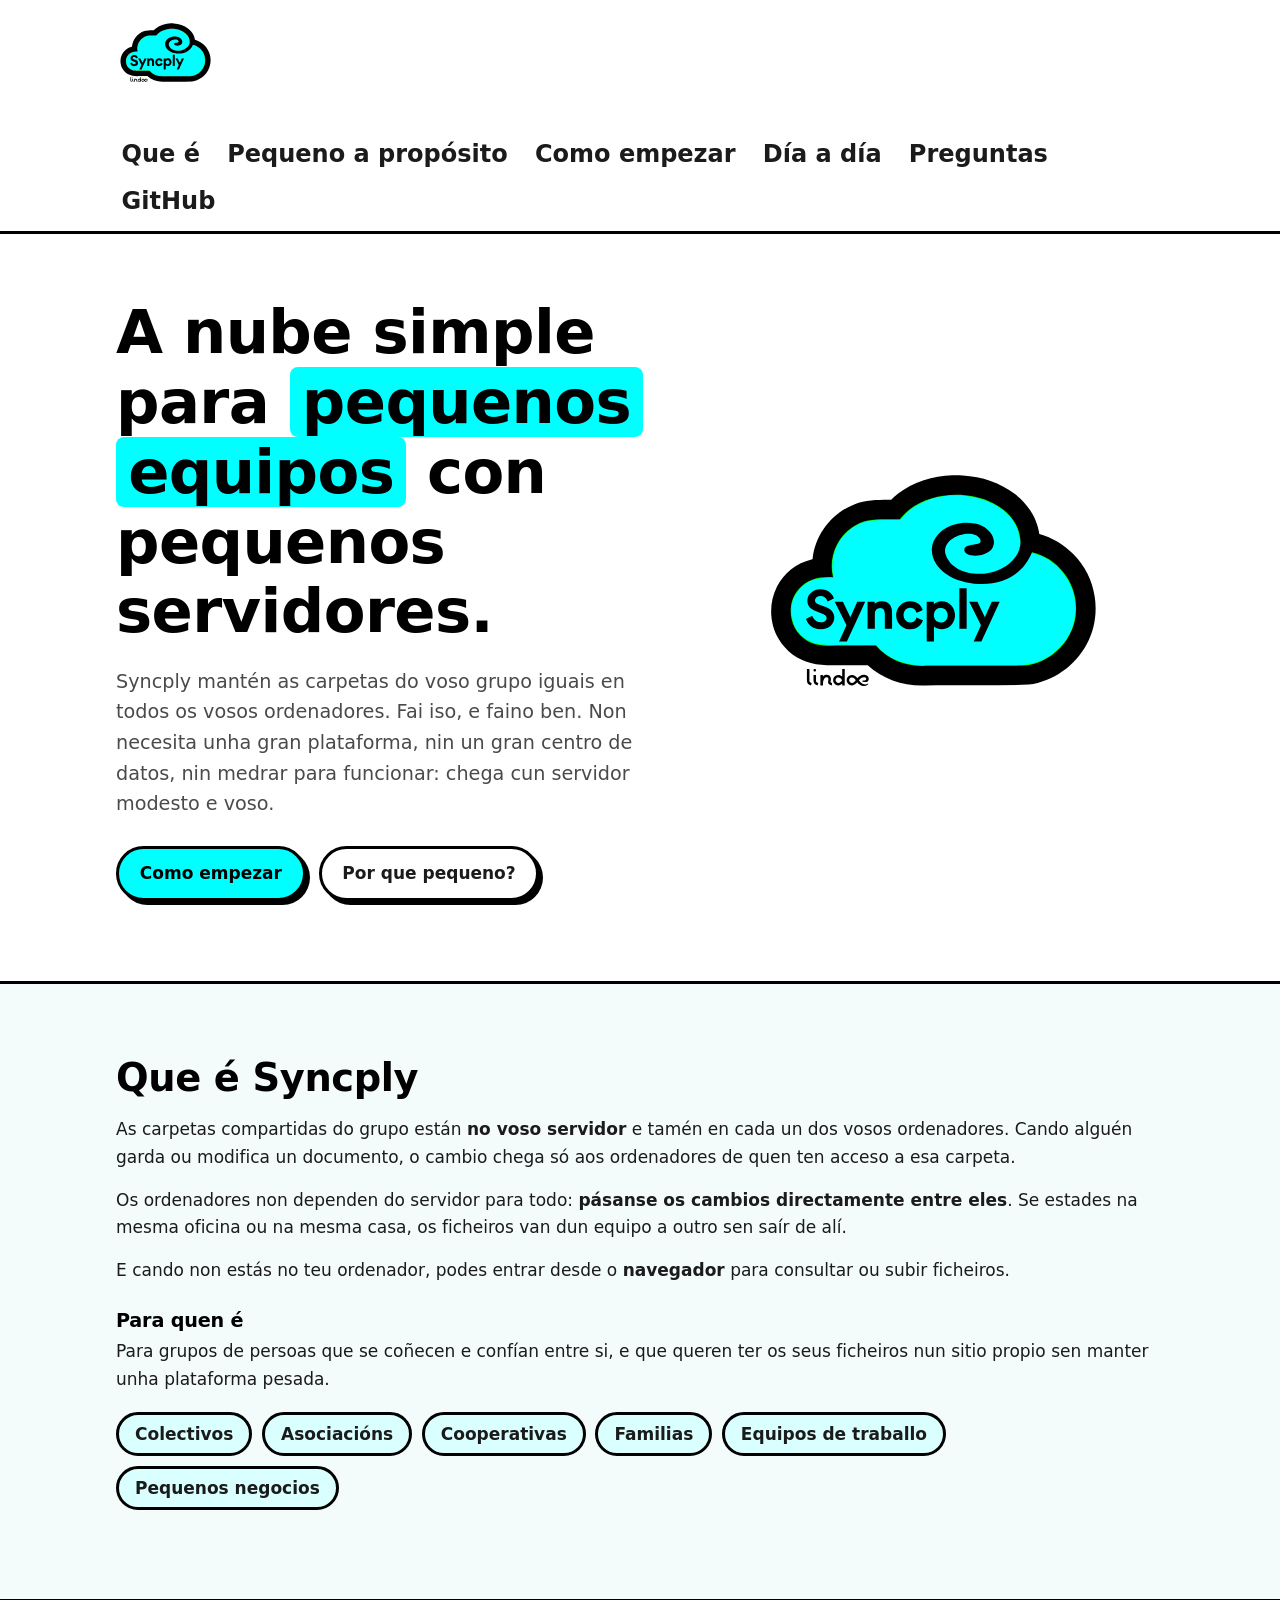
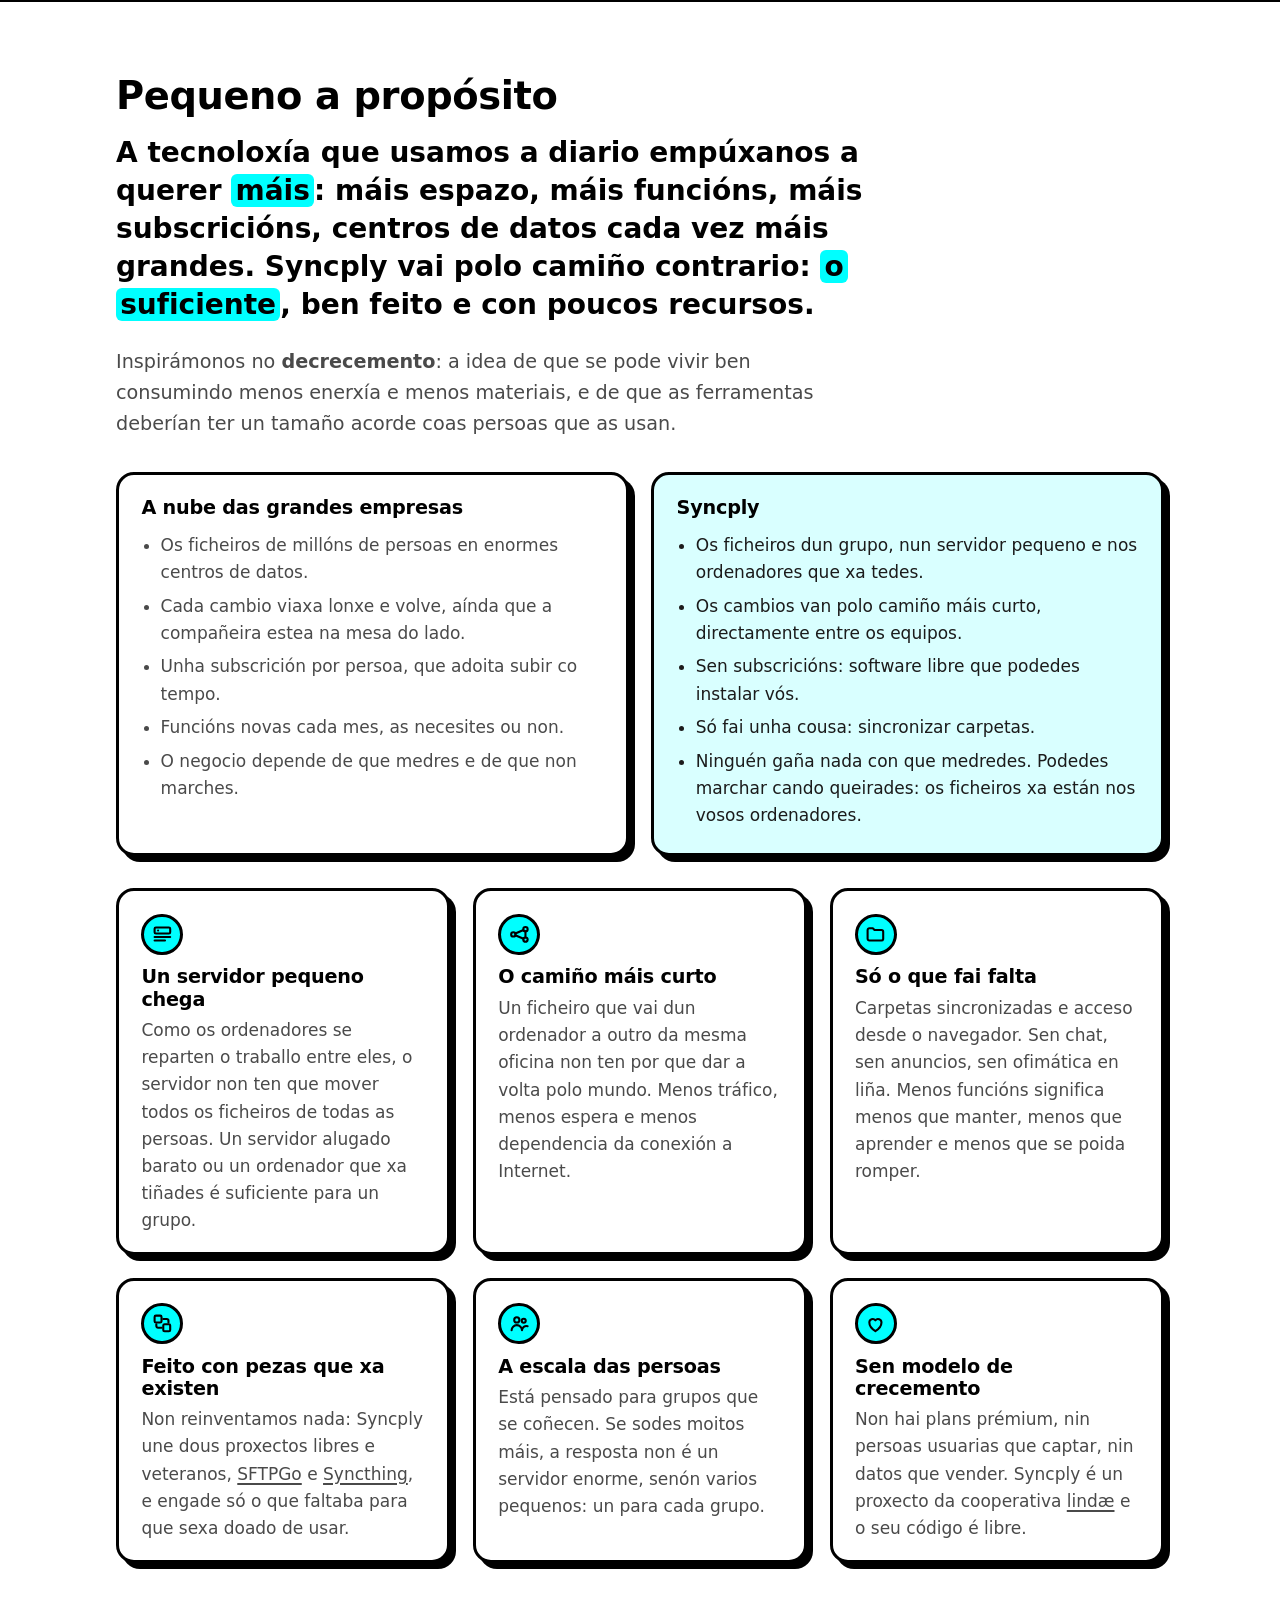
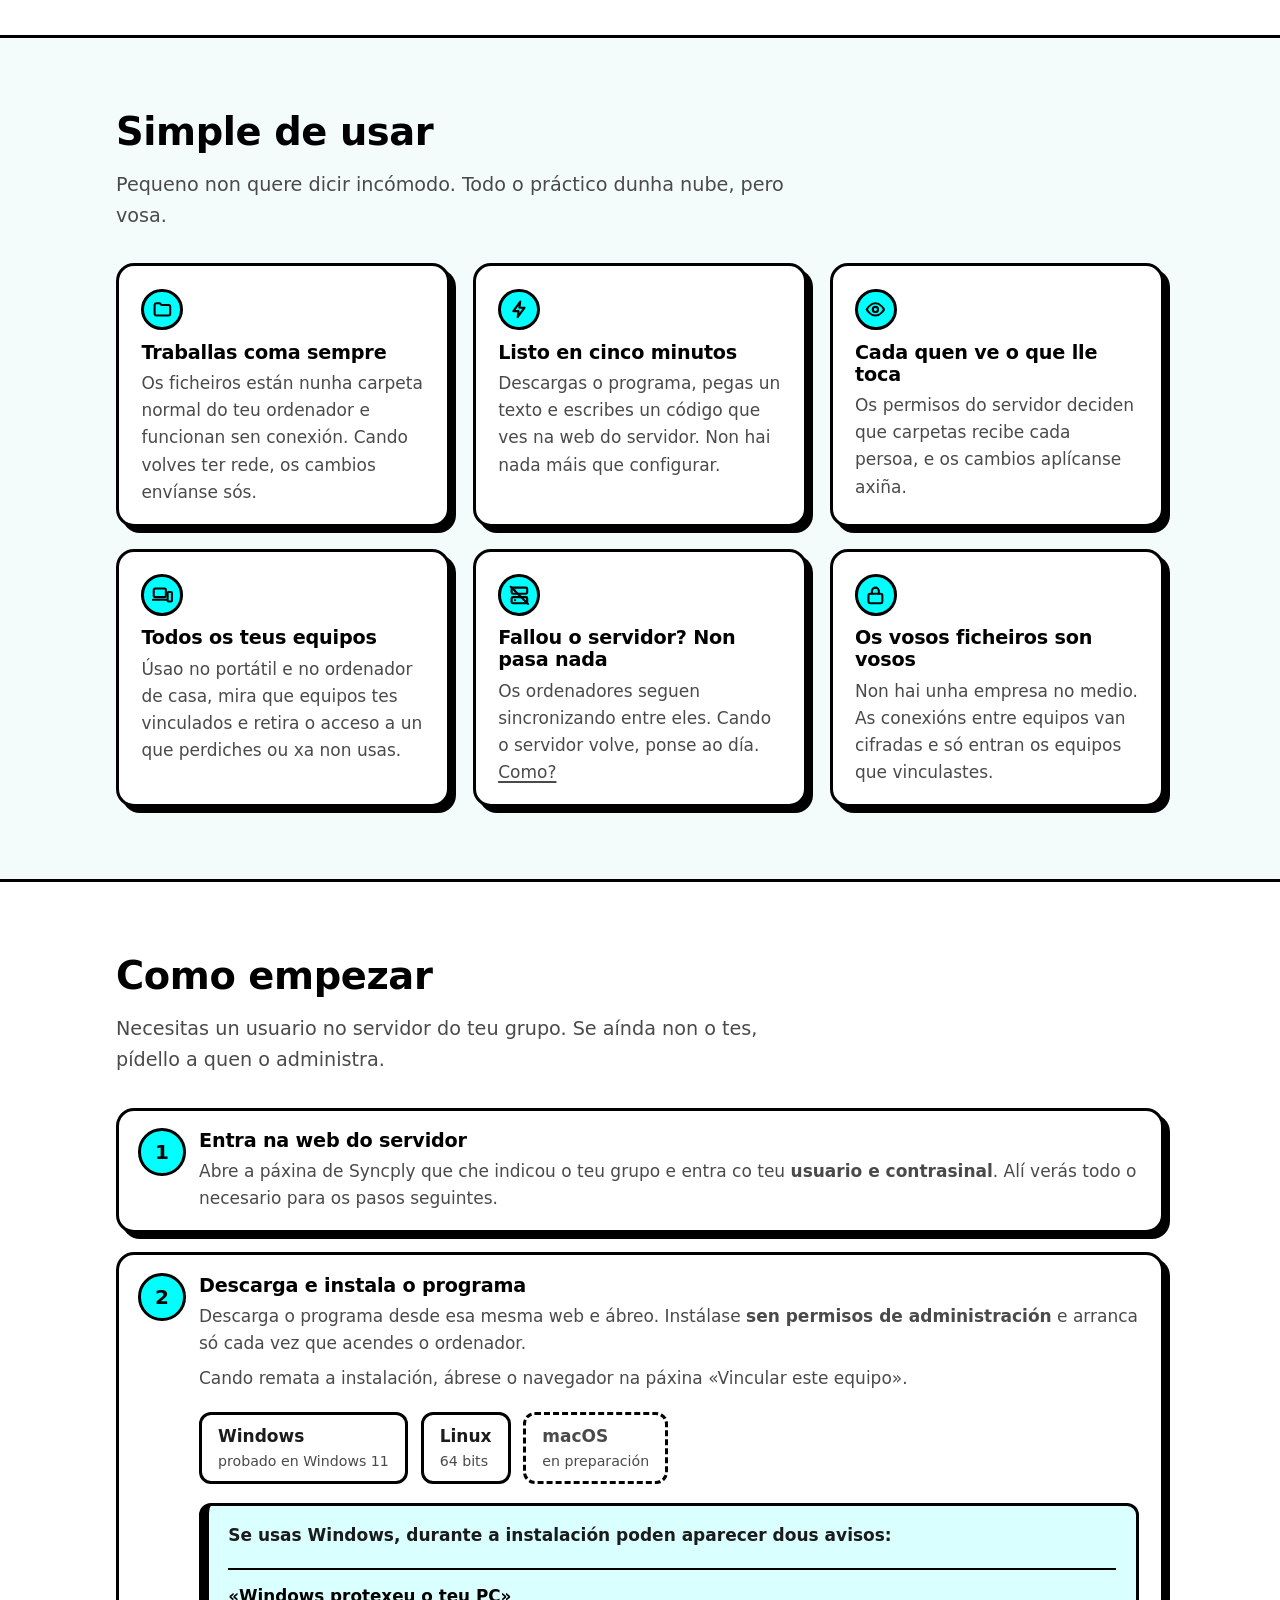
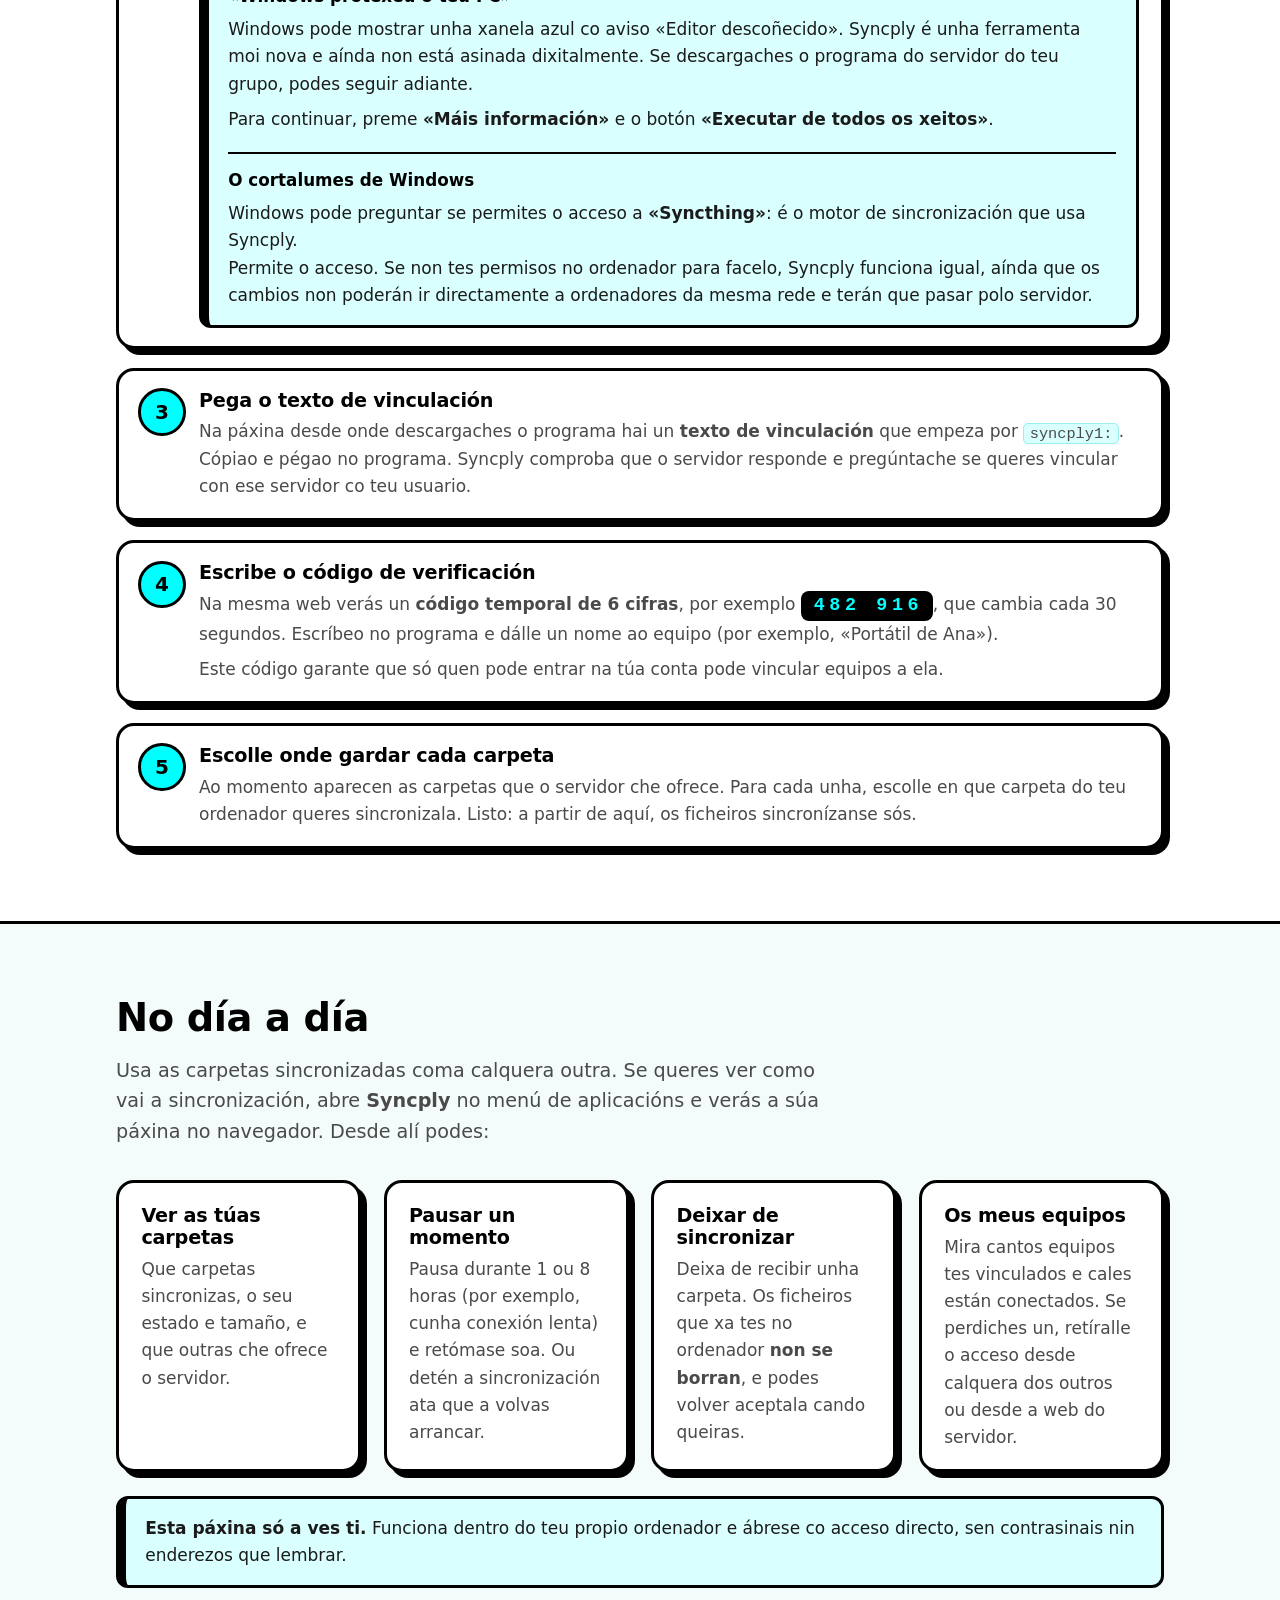
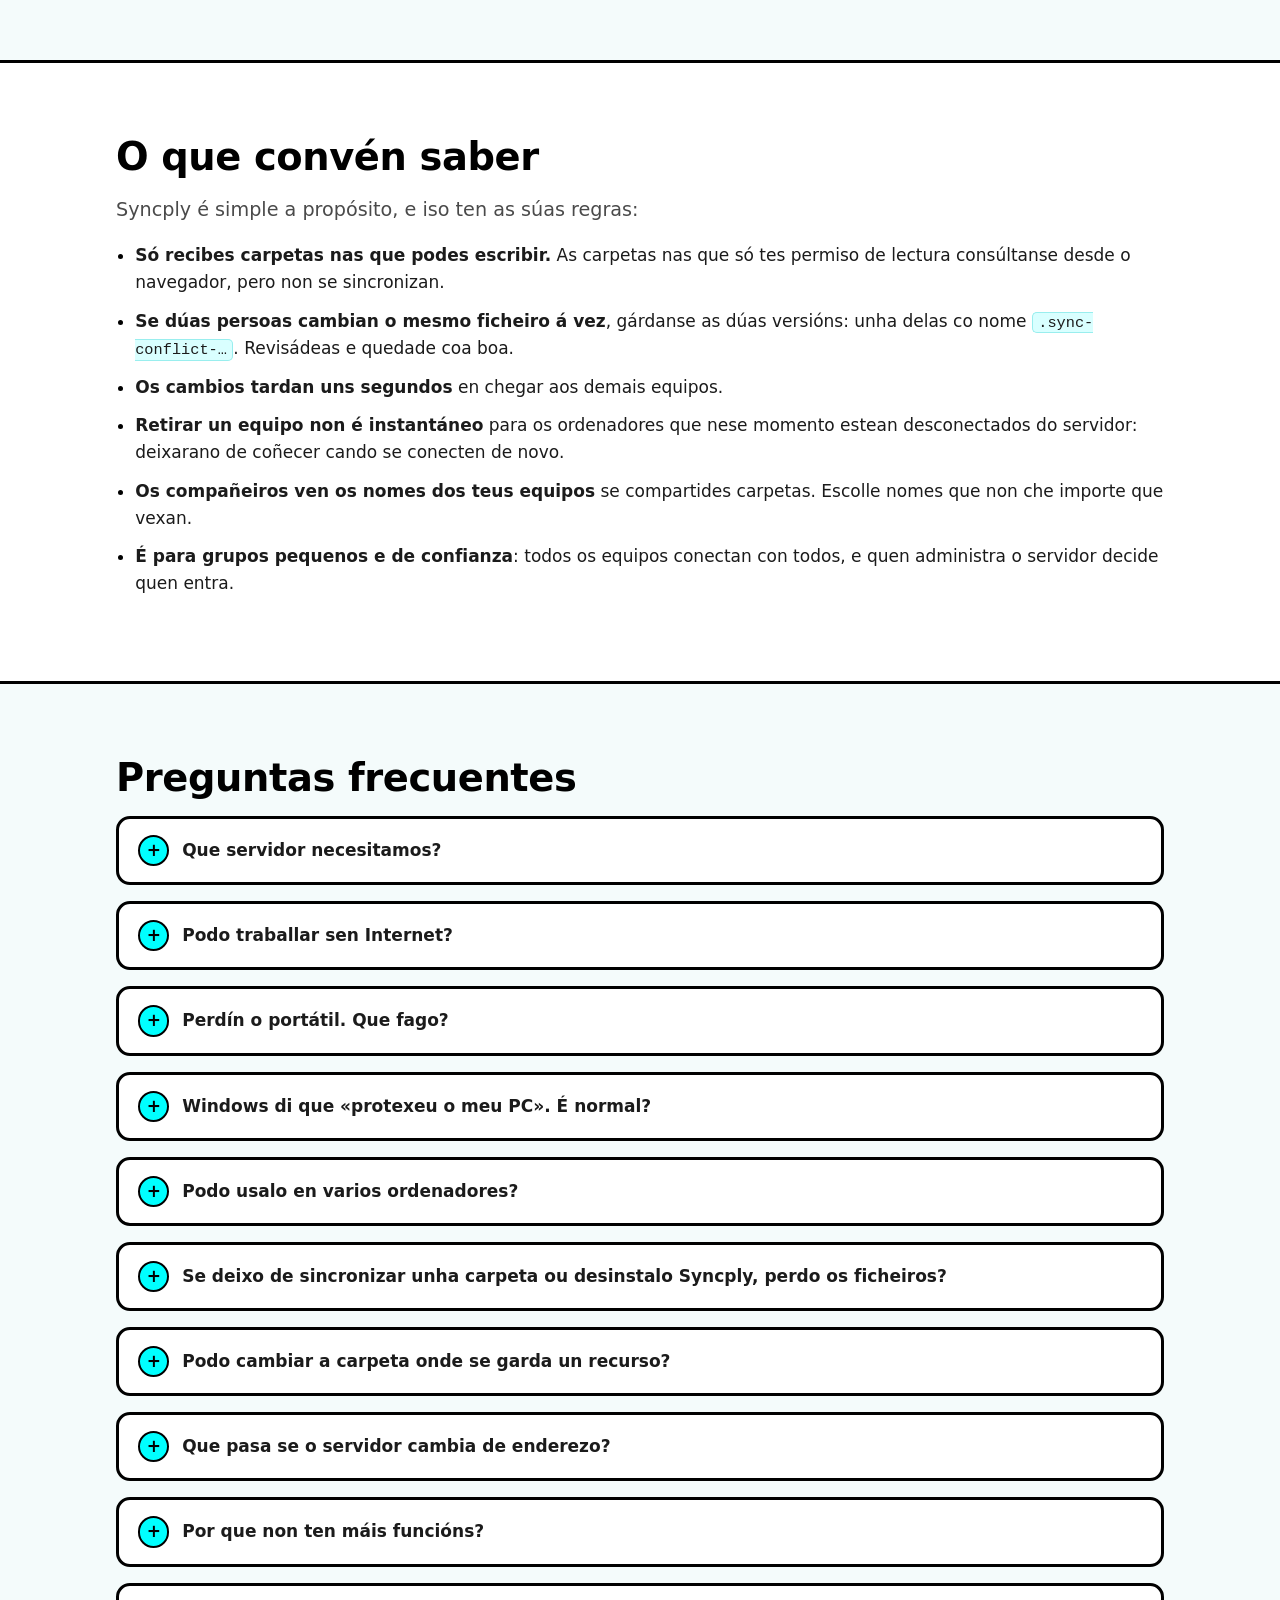
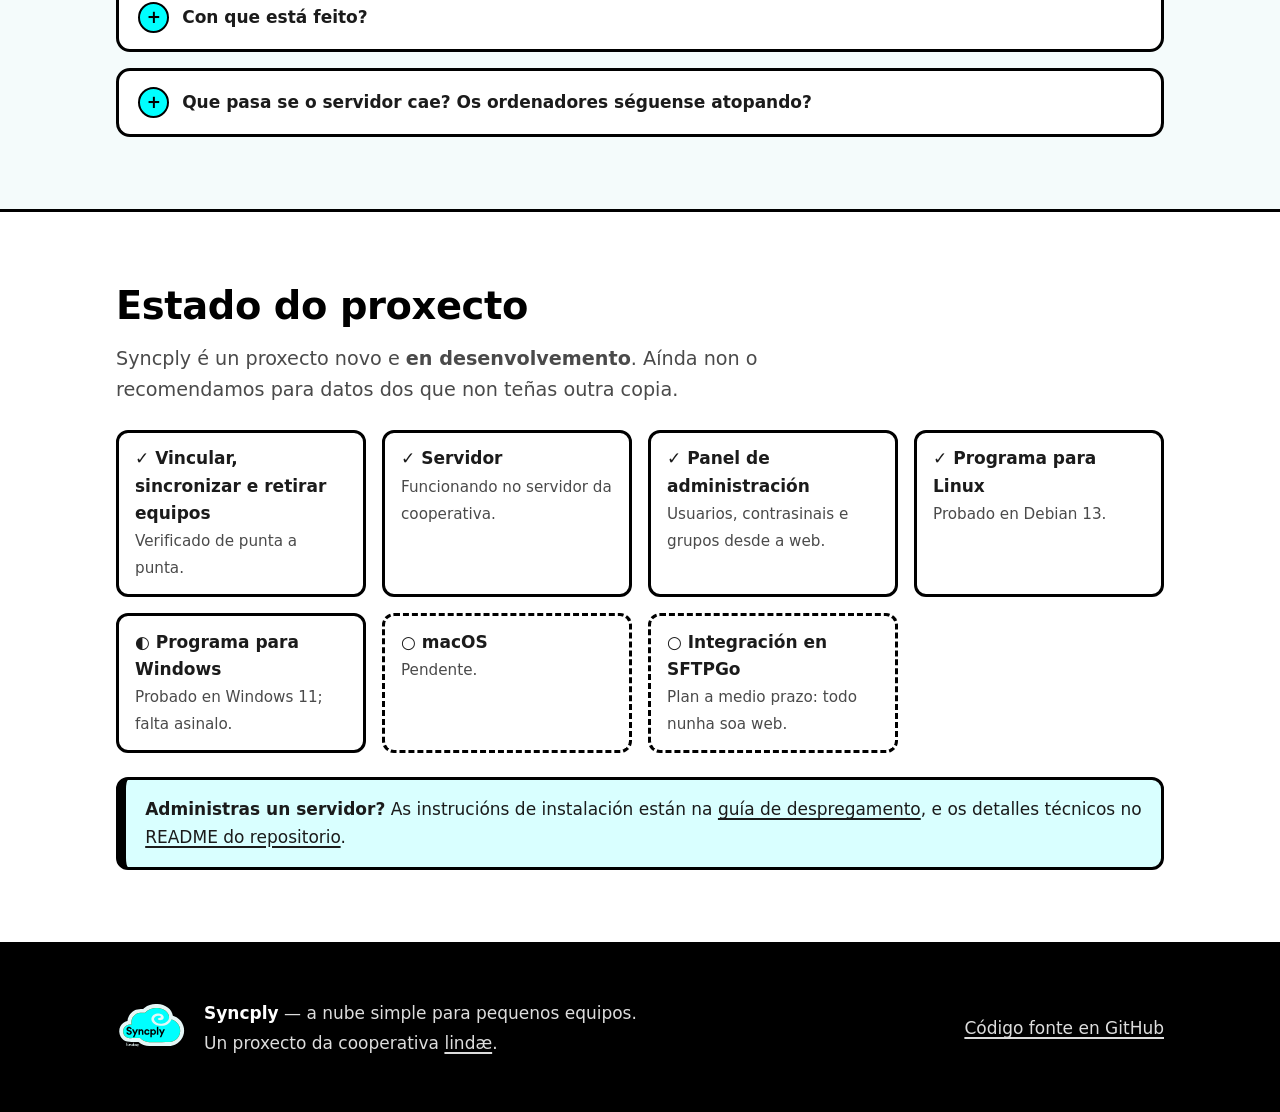
==== commit 87d713c1: "Web pública: a nube simple para pequenos equipos con pequenos servidores Nova narrativa arredor do l" ====
--- a/docs/index.html
+++ b/docs/index.html
@@ -3,12 +3,12 @@
 <head>
 <meta charset="utf-8">
 <meta name="viewport" content="width=device-width, initial-scale=1">
-<title>Syncply — a nube de ficheiros do teu grupo</title>
-<meta name="description" content="Syncply é unha nube de ficheiros lixeira para grupos pequenos de confianza: as vosas carpetas, no voso servidor e en todos os vosos ordenadores.">
+<title>Syncply — a nube simple para pequenos equipos</title>
+<meta name="description" content="Syncply é unha nube de ficheiros simple para pequenos equipos, pensada para funcionar en servidores pequenos: as vosas carpetas en todos os vosos ordenadores, sen grandes plataformas nin grandes centros de datos.">
 <link rel="icon" type="image/svg+xml" href="logo.svg">
 <link rel="icon" type="image/png" href="logo.png">
-<meta property="og:title" content="Syncply — a nube de ficheiros do teu grupo">
-<meta property="og:description" content="As vosas carpetas, no voso servidor e en todos os vosos ordenadores.">
+<meta property="og:title" content="Syncply — a nube simple para pequenos equipos">
+<meta property="og:description" content="Pequenos equipos, pequenos servidores. Unha nube que fai só o necesario, con poucos recursos.">
 <meta property="og:image" content="logo.png">
 <style>
   :root {
@@ -175,6 +175,17 @@
   .estado .pendente b::before { content: "○ "; }
   .estado span { color: var(--apagado); font-size: .95rem; }
 
+  /* Pequeno a propósito */
+  .manifesto { font-size: clamp(1.35rem, 3vw, 1.75rem); font-weight: 800; line-height: 1.35; color: var(--tinta); max-width: 50rem; margin: 0 0 1.5rem; }
+  .manifesto mark { background: var(--cian); color: var(--negro); padding: 0 .15em; border-radius: 6px; box-decoration-break: clone; -webkit-box-decoration-break: clone; }
+  .contraste { display: grid; grid-template-columns: 1fr 1fr; gap: 1.4rem; margin-top: 2rem; }
+  .contraste .tarxeta h3 { margin-bottom: .8rem; }
+  .contraste ul { margin: 0; padding-left: 1.2rem; color: var(--apagado); }
+  .contraste li { margin-bottom: .4rem; }
+  .contraste .nos { background: var(--cian-suave); }
+  .contraste .nos li { color: var(--texto); }
+  @media (max-width: 52rem) { .contraste { grid-template-columns: 1fr; } }
+
   /* Pé */
   footer { background: var(--negro); color: #fff; padding-block: 3rem; border-top: var(--borde); }
   footer .envoltorio { display: flex; flex-wrap: wrap; gap: 2rem; align-items: center; justify-content: space-between; }
@@ -206,7 +217,7 @@
     <a class="marca" href="#"><picture><source srcset="logo-escuro.svg" media="(prefers-color-scheme: dark)"><img src="logo.svg" alt="Syncply" width="100" height="100"></picture></a>
     <nav aria-label="Seccións">
       <a href="#que-e">Que é</a>
-      <a href="#avantaxes">Avantaxes</a>
+      <a href="#pequeno">Pequeno a propósito</a>
       <a href="#empezar">Como empezar</a>
       <a href="#dia-a-dia">Día a día</a>
       <a href="#preguntas">Preguntas</a>
@@ -220,11 +231,11 @@
 <section class="portada">
   <div class="envoltorio">
     <div>
-      <h1>A nube de ficheiros <mark>do teu grupo</mark>, no teu servidor.</h1>
-      <p class="entradilla">Syncply sincroniza automáticamente carpetas compartidas para todas as persoas do equipo. En segundos, automáticamente e sen necesidade de poñelos en man dunha grande corporación.</p>
+      <h1>A nube simple para <mark>pequenos equipos</mark> con pequenos servidores.</h1>
+      <p class="entradilla">Syncply mantén as carpetas do voso grupo iguais en todos os vosos ordenadores. Fai iso, e faino ben. Non necesita unha gran plataforma, nin un gran centro de datos, nin medrar para funcionar: chega cun servidor modesto e voso.</p>
       <div class="botons">
         <a class="boton principal" href="#empezar">Como empezar</a>
-        <a class="boton" href="#que-e">Que é Syncply?</a>
+        <a class="boton" href="#pequeno">Por que pequeno?</a>
       </div>
     </div>
     <picture class="logo"><source srcset="logo-escuro.svg" media="(prefers-color-scheme: dark)"><img src="logo.svg" alt="Logotipo de Syncply: unha nube cian cunha espiral e o texto Syncply" width="360" height="360"></picture>
@@ -233,31 +244,87 @@
 
 <section id="que-e" class="alt">
   <div class="envoltorio">
-    <div>
-      <h2>Que é Syncply</h2>
-      <p>As carpetas compartidas do grupo viven <strong>no voso servidor</strong> e sincronízanse en todos os vosos ordenadores. Cando alguén garda ou modifica un documento, o cambio chegan automáticamente ós ordenadores quenes teñen acceso a esa carpeta.</p>
-      <p>Os cambios envíanse á vez ao servidor e directamente aos ordenadores dos compañeiros que estean conectados. Se estades na mesma oficina, pasan <strong>directamente dun equipo a outro</strong>: chegan antes e dependen menos da velocidade de Internet.</p>
-      <p>E cando non estás no teu ordenador, podes entrar desde o <strong>navegador</strong> para consultar ou subir ficheiros desde calquera sitio.</p>
-      <h3 style="margin-top:1.6rem">Para quen é</h3>
-      <p>Para grupos pequenos de persoas que se coñecen e confían entre si, e que queren gardar os seus ficheiros nun servidor propio, sen manter unha plataforma pesada.</p>
-      <ul class="publico">
-        <li>Colectivos informais</li><li>Asociacións</li><li>Cooperativas</li><li>Familias</li><li>Equipos de traballo</li><li>Micro PEMES</li>
-      </ul>
-    </div>
-  </div>
-</section>
-
-<section id="avantaxes">
-  <div class="envoltorio">
-    <h2>Por que Syncply</h2>
-    <p class="entradilla">Todo o cómodo dunha nube, pero vosa.</p>
-    <div class="grella catro">
-      <article class="tarxeta">
-        <span class="icona" aria-hidden="true"><svg viewBox="0 0 24 24" fill="none" stroke="#000" stroke-width="2.4" stroke-linecap="round" stroke-linejoin="round"><rect x="4" y="10" width="16" height="11" rx="2"/><path d="M8 10V7a4 4 0 0 1 8 0v3"/></svg></span>
-        <h3>Os teus ficheiros, no teu servidor</h3>
-        <p>Sen subscricións por persoa e sen depender dunha gran empresa.</p>
-        <p>Accede ós ficheiros no servidor desde o navegador de Internet.</p>
-      </article>
+    <h2>Que é Syncply</h2>
+    <p>As carpetas compartidas do grupo están <strong>no voso servidor</strong> e tamén en cada un dos vosos ordenadores. Cando alguén garda ou modifica un documento, o cambio chega só aos ordenadores de quen ten acceso a esa carpeta.</p>
+    <p>Os ordenadores non dependen do servidor para todo: <strong>pásanse os cambios directamente entre eles</strong>. Se estades na mesma oficina ou na mesma casa, os ficheiros van dun equipo a outro sen saír de alí.</p>
+    <p>E cando non estás no teu ordenador, podes entrar desde o <strong>navegador</strong> para consultar ou subir ficheiros.</p>
+    <h3 style="margin-top:1.6rem">Para quen é</h3>
+    <p>Para grupos de persoas que se coñecen e confían entre si, e que queren ter os seus ficheiros nun sitio propio sen manter unha plataforma pesada.</p>
+    <ul class="publico">
+      <li>Colectivos</li><li>Asociacións</li><li>Cooperativas</li><li>Familias</li><li>Equipos de traballo</li><li>Pequenos negocios</li>
+    </ul>
+  </div>
+</section>
+
+<section id="pequeno">
+  <div class="envoltorio">
+    <h2>Pequeno a propósito</h2>
+    <p class="manifesto">A tecnoloxía que usamos a diario empúxanos a querer <mark>máis</mark>: máis espazo, máis funcións, máis subscricións, centros de datos cada vez máis grandes. Syncply vai polo camiño contrario: <mark>o suficiente</mark>, ben feito e con poucos recursos.</p>
+    <p class="entradilla">Inspirámonos no <strong>decrecemento</strong>: a idea de que se pode vivir ben consumindo menos enerxía e menos materiais, e de que as ferramentas deberían ter un tamaño acorde coas persoas que as usan.</p>
+
+    <div class="contraste">
+      <article class="tarxeta">
+        <h3>A nube das grandes empresas</h3>
+        <ul>
+          <li>Os ficheiros de millóns de persoas en enormes centros de datos.</li>
+          <li>Cada cambio viaxa lonxe e volve, aínda que a compañeira estea na mesa do lado.</li>
+          <li>Unha subscrición por persoa, que adoita subir co tempo.</li>
+          <li>Funcións novas cada mes, as necesites ou non.</li>
+          <li>O negocio depende de que medres e de que non marches.</li>
+        </ul>
+      </article>
+      <article class="tarxeta nos">
+        <h3>Syncply</h3>
+        <ul>
+          <li>Os ficheiros dun grupo, nun servidor pequeno e nos ordenadores que xa tedes.</li>
+          <li>Os cambios van polo camiño máis curto, directamente entre os equipos.</li>
+          <li>Sen subscricións: software libre que podedes instalar vós.</li>
+          <li>Só fai unha cousa: sincronizar carpetas.</li>
+          <li>Ninguén gaña nada con que medredes. Podedes marchar cando queirades: os ficheiros xa están nos vosos ordenadores.</li>
+        </ul>
+      </article>
+    </div>
+
+    <div class="grella">
+      <article class="tarxeta">
+        <span class="icona" aria-hidden="true"><svg viewBox="0 0 24 24" fill="none" stroke="#000" stroke-width="2.4" stroke-linecap="round" stroke-linejoin="round"><rect x="3" y="4" width="18" height="7" rx="1.5"/><path d="M7 7.5h.01M3 15h18M3 19h12"/></svg></span>
+        <h3>Un servidor pequeno chega</h3>
+        <p>Como os ordenadores se reparten o traballo entre eles, o servidor non ten que mover todos os ficheiros de todas as persoas. Un servidor alugado barato ou un ordenador que xa tiñades é suficiente para un grupo.</p>
+      </article>
+      <article class="tarxeta">
+        <span class="icona" aria-hidden="true"><svg viewBox="0 0 24 24" fill="none" stroke="#000" stroke-width="2.4" stroke-linecap="round" stroke-linejoin="round"><circle cx="5" cy="12" r="2.5"/><circle cx="19" cy="6" r="2.5"/><circle cx="19" cy="18" r="2.5"/><path d="M7.3 11 16.7 7M7.3 13l9.4 4M19 8.5v7"/></svg></span>
+        <h3>O camiño máis curto</h3>
+        <p>Un ficheiro que vai dun ordenador a outro da mesma oficina non ten por que dar a volta polo mundo. Menos tráfico, menos espera e menos dependencia da conexión a Internet.</p>
+      </article>
+      <article class="tarxeta">
+        <span class="icona" aria-hidden="true"><svg viewBox="0 0 24 24" fill="none" stroke="#000" stroke-width="2.4" stroke-linecap="round" stroke-linejoin="round"><path d="M3 7a2 2 0 0 1 2-2h4l2 2h8a2 2 0 0 1 2 2v8a2 2 0 0 1-2 2H5a2 2 0 0 1-2-2z"/></svg></span>
+        <h3>Só o que fai falta</h3>
+        <p>Carpetas sincronizadas e acceso desde o navegador. Sen chat, sen anuncios, sen ofimática en liña. Menos funcións significa menos que manter, menos que aprender e menos que se poida romper.</p>
+      </article>
+      <article class="tarxeta">
+        <span class="icona" aria-hidden="true"><svg viewBox="0 0 24 24" fill="none" stroke="#000" stroke-width="2.4" stroke-linecap="round" stroke-linejoin="round"><rect x="3" y="3" width="8" height="8" rx="1.5"/><rect x="13" y="13" width="8" height="8" rx="1.5"/><path d="M13 7h4a2 2 0 0 1 2 2v2M11 17H7a2 2 0 0 1-2-2v-2"/></svg></span>
+        <h3>Feito con pezas que xa existen</h3>
+        <p>Non reinventamos nada: Syncply une dous proxectos libres e veteranos, <a href="https://github.com/drakkan/sftpgo">SFTPGo</a> e <a href="https://syncthing.net/">Syncthing</a>, e engade só o que faltaba para que sexa doado de usar.</p>
+      </article>
+      <article class="tarxeta">
+        <span class="icona" aria-hidden="true"><svg viewBox="0 0 24 24" fill="none" stroke="#000" stroke-width="2.4" stroke-linecap="round" stroke-linejoin="round"><circle cx="9" cy="8" r="3"/><circle cx="17" cy="9" r="2.3"/><path d="M3 20a6 6 0 0 1 12 0M15 20a5 5 0 0 1 6.5-4.8"/></svg></span>
+        <h3>A escala das persoas</h3>
+        <p>Está pensado para grupos que se coñecen. Se sodes moitos máis, a resposta non é un servidor enorme, senón varios pequenos: un para cada grupo.</p>
+      </article>
+      <article class="tarxeta">
+        <span class="icona" aria-hidden="true"><svg viewBox="0 0 24 24" fill="none" stroke="#000" stroke-width="2.4" stroke-linecap="round" stroke-linejoin="round"><path d="M12 21s-7-4.5-7-10a4 4 0 0 1 7-2.6A4 4 0 0 1 19 11c0 5.5-7 10-7 10z"/></svg></span>
+        <h3>Sen modelo de crecemento</h3>
+        <p>Non hai plans prémium, nin persoas usuarias que captar, nin datos que vender. Syncply é un proxecto da cooperativa <a href="https://lindae.eu">lindæ</a> e o seu código é libre.</p>
+      </article>
+    </div>
+  </div>
+</section>
+
+<section id="avantaxes" class="alt">
+  <div class="envoltorio">
+    <h2>Simple de usar</h2>
+    <p class="entradilla">Pequeno non quere dicir incómodo. Todo o práctico dunha nube, pero vosa.</p>
+    <div class="grella">
       <article class="tarxeta">
         <span class="icona" aria-hidden="true"><svg viewBox="0 0 24 24" fill="none" stroke="#000" stroke-width="2.4" stroke-linecap="round" stroke-linejoin="round"><path d="M3 7a2 2 0 0 1 2-2h4l2 2h8a2 2 0 0 1 2 2v8a2 2 0 0 1-2 2H5a2 2 0 0 1-2-2z"/></svg></span>
         <h3>Traballas coma sempre</h3>
@@ -265,51 +332,46 @@
       </article>
       <article class="tarxeta">
         <span class="icona" aria-hidden="true"><svg viewBox="0 0 24 24" fill="none" stroke="#000" stroke-width="2.4" stroke-linecap="round" stroke-linejoin="round"><path d="M13 3 5 14h6l-1 7 8-11h-6z"/></svg></span>
-        <h3>Fácil de poñer en marcha</h3>
-        <p>Descargas o programa, pegas un texto e escribes un código que ves na web do servidor. Non hai que configurar nada máis.</p>
+        <h3>Listo en cinco minutos</h3>
+        <p>Descargas o programa, pegas un texto e escribes un código que ves na web do servidor. Non hai nada máis que configurar.</p>
       </article>
       <article class="tarxeta">
         <span class="icona" aria-hidden="true"><svg viewBox="0 0 24 24" fill="none" stroke="#000" stroke-width="2.4" stroke-linecap="round" stroke-linejoin="round"><circle cx="12" cy="12" r="3"/><path d="M2 12s4-7 10-7 10 7 10 7-4 7-10 7S2 12 2 12z"/></svg></span>
-        <h3>Cada quen ve só o que lle toca</h3>
-        <p>Os permisos que xa tedes no servidor deciden que carpetas recibe cada persoa, e os cambios aplícanse axiña.</p>
+        <h3>Cada quen ve o que lle toca</h3>
+        <p>Os permisos do servidor deciden que carpetas recibe cada persoa, e os cambios aplícanse axiña.</p>
       </article>
       <article class="tarxeta">
         <span class="icona" aria-hidden="true"><svg viewBox="0 0 24 24" fill="none" stroke="#000" stroke-width="2.4" stroke-linecap="round" stroke-linejoin="round"><rect x="2" y="4" width="14" height="10" rx="1.5"/><path d="M1 17h16"/><rect x="18" y="8" width="5" height="11" rx="1.2"/></svg></span>
-        <h3>Todos os teus equipos, baixo control</h3>
+        <h3>Todos os teus equipos</h3>
         <p>Úsao no portátil e no ordenador de casa, mira que equipos tes vinculados e retira o acceso a un que perdiches ou xa non usas.</p>
       </article>
       <article class="tarxeta">
-        <span class="icona" aria-hidden="true"><svg viewBox="0 0 24 24" fill="none" stroke="#000" stroke-width="2.4" stroke-linecap="round" stroke-linejoin="round"><circle cx="5" cy="12" r="2.5"/><circle cx="19" cy="6" r="2.5"/><circle cx="19" cy="18" r="2.5"/><path d="M7.3 11 16.7 7M7.3 13l9.4 4M19 8.5v7"/></svg></span>
-        <h3>Rápido e económico</h3>
-        <p>Os equipos do grupo intercambian os ficheiros directamente entre eles, sen pasar sempre polo servidor: as copias chegan antes e o servidor pode ser pequeno e barato.</p>
-      </article>
-      <article class="tarxeta">
         <span class="icona" aria-hidden="true"><svg viewBox="0 0 24 24" fill="none" stroke="#000" stroke-width="2.4" stroke-linecap="round" stroke-linejoin="round"><rect x="3" y="3" width="18" height="7" rx="1.5"/><rect x="3" y="14" width="18" height="7" rx="1.5"/><path d="M7 6.5h.01M7 17.5h.01"/><path d="M2 2l20 20"/></svg></span>
-        <h3>Fallou o servidor? Non pasa nada!</h3>
-        <p>Os ordenadores seguen sincronizando os cambios entre eles do mesmo xeito. Cando o servidor estea de volta, ponse ao día cos ordenadores. <a href="#servizos-publicos">Como?</a></p>
-      </article>
-      <article class="tarxeta">
-        <span class="icona" aria-hidden="true"><svg viewBox="0 0 24 24" fill="none" stroke="#000" stroke-width="2.4" stroke-linecap="round" stroke-linejoin="round"><circle cx="9" cy="8" r="3"/><circle cx="17" cy="9" r="2.3"/><path d="M3 20a6 6 0 0 1 12 0M15 20a5 5 0 0 1 6.5-4.8"/></svg></span>
-        <h3>Igual de eficiente con dúas persoas que cunha ducia</h3>
-        <p>Syncply usa <a href="https://syncthing.net/">Syncthing</a> como motor de sincronización. A súa maxia fai que os cambios dun ficheiro só se teñan que enviar unha vez, e tarda o mesmo aínda que interveñan doce ordenadores.</p>
-      </article>
-    </div>
-  </div>
-</section>
-
-<section id="empezar" class="alt">
+        <h3>Fallou o servidor? Non pasa nada</h3>
+        <p>Os ordenadores seguen sincronizando entre eles. Cando o servidor volve, ponse ao día. <a href="#servizos-publicos">Como?</a></p>
+      </article>
+      <article class="tarxeta">
+        <span class="icona" aria-hidden="true"><svg viewBox="0 0 24 24" fill="none" stroke="#000" stroke-width="2.4" stroke-linecap="round" stroke-linejoin="round"><rect x="4" y="10" width="16" height="11" rx="2"/><path d="M8 10V7a4 4 0 0 1 8 0v3"/></svg></span>
+        <h3>Os vosos ficheiros son vosos</h3>
+        <p>Non hai unha empresa no medio. As conexións entre equipos van cifradas e só entran os equipos que vinculastes.</p>
+      </article>
+    </div>
+  </div>
+</section>
+
+<section id="empezar">
   <div class="envoltorio">
     <h2>Como empezar</h2>
     <p class="entradilla">Necesitas un usuario no servidor do teu grupo. Se aínda non o tes, pídello a quen o administra.</p>
     <ol class="pasos">
       <li>
         <h3>Entra na web do servidor</h3>
-        <p>Abre a páxina de Syncply que che indicou o teu grupo e entra co teu <strong>usuario e contrasinal</strong> de sempre. Alí verás todo o necesario para os pasos seguintes.</p>
+        <p>Abre a páxina de Syncply que che indicou o teu grupo e entra co teu <strong>usuario e contrasinal</strong>. Alí verás todo o necesario para os pasos seguintes.</p>
       </li>
       <li>
         <h3>Descarga e instala o programa</h3>
-        <p>Descarga o programa desde esa mesma web e ábreo. Instálase, <strong>sen permisos de administración</strong>, e arranca automáticamente cada vez que acendes o ordenador.</p>
-        <p>Cando remates a instalación, ábrese o navegador na páxina «Vincular este equipo».</p>
+        <p>Descarga o programa desde esa mesma web e ábreo. Instálase <strong>sen permisos de administración</strong> e arranca só cada vez que acendes o ordenador.</p>
+        <p>Cando remata a instalación, ábrese o navegador na páxina «Vincular este equipo».</p>
         <div class="plataformas" aria-label="Sistemas compatibles">
           <span class="plataforma">Windows<small>probado en Windows 11</small></span>
           <span class="plataforma">Linux<small>64 bits</small></span>
@@ -318,34 +380,34 @@
         <div class="aviso windows" id="windows">
           <p class="titulo-aviso">Se usas Windows, durante a instalación poden aparecer dous avisos:</p>
           <h4>«Windows protexeu o teu PC»</h4>
-          <p>Windows pode mostrar unha xanela azul co aviso «Editor descoñecido». Syncply é unha ferramenta moi noviña e aínda non está asinada dixitalmente. Se descargaches o programa nu servidor do teu grupo, podes seguir adiante.</p>
-          <p> Para continuar preme <strong>«Máis información»</strong> e o botón <strong>«Executar de todos os xeitos»</strong>.</p>
+          <p>Windows pode mostrar unha xanela azul co aviso «Editor descoñecido». Syncply é unha ferramenta moi nova e aínda non está asinada dixitalmente. Se descargaches o programa do servidor do teu grupo, podes seguir adiante.</p>
+          <p>Para continuar, preme <strong>«Máis información»</strong> e o botón <strong>«Executar de todos os xeitos»</strong>.</p>
           <h4>O cortalumes de Windows</h4>
-          <p>Windows pode preguntar se permites o acceso a <strong>«Syncthing»</strong>, é o motor de sincronización que usa Syncply.</p>
-          <p>Permite o acceso. Se non tes permisos no ordenador para facelo, Syncply funciona igual, aínda que os cambios non poderán sincronizarse directamente a ordenadores na mesma rede e terán que pasar polo servidor.</p>
+          <p>Windows pode preguntar se permites o acceso a <strong>«Syncthing»</strong>: é o motor de sincronización que usa Syncply.</p>
+          <p>Permite o acceso. Se non tes permisos no ordenador para facelo, Syncply funciona igual, aínda que os cambios non poderán ir directamente a ordenadores da mesma rede e terán que pasar polo servidor.</p>
         </div>
       </li>
       <li>
         <h3>Pega o texto de vinculación</h3>
-        <p>Na páxina desde onde descargaches hai un <strong>código máxico</strong> que empeza por <code>syncply1:</code>. Cópiao e pégao no programa. Syncply comprobará que o servidor responde e preguntarache se queres vincular con ese servidor co teu usuario.</p>
+        <p>Na páxina desde onde descargaches o programa hai un <strong>texto de vinculación</strong> que empeza por <code>syncply1:</code>. Cópiao e pégao no programa. Syncply comproba que o servidor responde e pregúntache se queres vincular con ese servidor co teu usuario.</p>
       </li>
       <li>
-        <h3>Proporciona o PIN de verificación</h3>
-        <p>Na mesma web verás un <strong>PIN temporal de 6 cifras</strong>, por exemplo <span class="codigo">482 916</span>, que cambia cada 30 segundos. Escríbeo no programa e dálle un nome ao equipo (por exemplo, «Portátil de Ana»).</p>
-        <p>Este PIN protexe o código máxico para que ninguén sin acceso á tua conta poda usalo.</p>
+        <h3>Escribe o código de verificación</h3>
+        <p>Na mesma web verás un <strong>código temporal de 6 cifras</strong>, por exemplo <span class="codigo">482 916</span>, que cambia cada 30 segundos. Escríbeo no programa e dálle un nome ao equipo (por exemplo, «Portátil de Ana»).</p>
+        <p>Este código garante que só quen pode entrar na túa conta pode vincular equipos a ela.</p>
       </li>
       <li>
         <h3>Escolle onde gardar cada carpeta</h3>
-        <p>Ao momento aparecen as carpetas que o servidor che ofrece. Para cada unha, escolle en que carpeta do teu ordenador queres sincronizala. Listo: a partir de aquí, os ficheiros sincronízanse sos.</p>
+        <p>Ao momento aparecen as carpetas que o servidor che ofrece. Para cada unha, escolle en que carpeta do teu ordenador queres sincronizala. Listo: a partir de aquí, os ficheiros sincronízanse sós.</p>
       </li>
     </ol>
   </div>
 </section>
 
-<section id="dia-a-dia">
+<section id="dia-a-dia" class="alt">
   <div class="envoltorio">
     <h2>No día a día</h2>
-    <p class="entradilla">Manexa as carpetas sincronizadas de xeito normal. Se queres ver como está a funcionar a sincronización, abre <strong>Syncply</strong> no menú de aplicacións e verás a páxina de configuración no teu navegador. Desde alí podes:</p>
+    <p class="entradilla">Usa as carpetas sincronizadas coma calquera outra. Se queres ver como vai a sincronización, abre <strong>Syncply</strong> no menú de aplicacións e verás a súa páxina no navegador. Desde alí podes:</p>
     <div class="grella catro">
       <article class="tarxeta">
         <h3>Ver as túas carpetas</h3>
@@ -353,7 +415,7 @@
       </article>
       <article class="tarxeta">
         <h3>Pausar un momento</h3>
-        <p>Pausa durante 1 ou 8 horas (por exemplo, cunha conexión lenta) e retómase só. Ou detén a sincronización ata que a volvas arrancar.</p>
+        <p>Pausa durante 1 ou 8 horas (por exemplo, cunha conexión lenta) e retómase soa. Ou detén a sincronización ata que a volvas arrancar.</p>
       </article>
       <article class="tarxeta">
         <h3>Deixar de sincronizar</h3>
@@ -361,33 +423,38 @@
       </article>
       <article class="tarxeta">
         <h3>Os meus equipos</h3>
-        <p>Mira cantos equipos tes vinculados e cales están conectados. Se perdiches un, retíralle o acceso desde calquera dos outros co código da web.</p>
+        <p>Mira cantos equipos tes vinculados e cales están conectados. Se perdiches un, retíralle o acceso desde calquera dos outros ou desde a web do servidor.</p>
       </article>
     </div>
     <div class="aviso">
-      <p><strong>A páxina de configuración só a ves ti.</strong> Funciona dentro do teu propio ordenador e ábrese co acceso directo, sen contrasinais nin enderezos que lembrar.</p>
-    </div>
-  </div>
-</section>
-
-<section id="saber" class="alt">
+      <p><strong>Esta páxina só a ves ti.</strong> Funciona dentro do teu propio ordenador e ábrese co acceso directo, sen contrasinais nin enderezos que lembrar.</p>
+    </div>
+  </div>
+</section>
+
+<section id="saber">
   <div class="envoltorio">
     <h2>O que convén saber</h2>
-    <p class="entradilla">Syncply é sinxelo a propósito. Estas son as súas regras:</p>
+    <p class="entradilla">Syncply é simple a propósito, e iso ten as súas regras:</p>
     <ul class="lista">
       <li><strong>Só recibes carpetas nas que podes escribir.</strong> As carpetas nas que só tes permiso de lectura consúltanse desde o navegador, pero non se sincronizan.</li>
-      <li><strong>Se dúas persoas cambian o mesmo ficheiro á vez</strong>, gárdanse as dúas versións: unha delas co nome <code>.sync-conflict-…</code>. Revísaas e quedade coa boa.</li>
+      <li><strong>Se dúas persoas cambian o mesmo ficheiro á vez</strong>, gárdanse as dúas versións: unha delas co nome <code>.sync-conflict-…</code>. Revisádeas e quedade coa boa.</li>
       <li><strong>Os cambios tardan uns segundos</strong> en chegar aos demais equipos.</li>
-      <li><strong>Retirar un equipo non é instantáneo</strong> para os ordenadores que nese momento estean desconectados do servidor: o deixarán de coñecer cando se conecten a el novamente.</li>
+      <li><strong>Retirar un equipo non é instantáneo</strong> para os ordenadores que nese momento estean desconectados do servidor: deixarano de coñecer cando se conecten de novo.</li>
       <li><strong>Os compañeiros ven os nomes dos teus equipos</strong> se compartides carpetas. Escolle nomes que non che importe que vexan.</li>
-      <li><strong>Está pensado para grupos de confianza</strong> e de poucas persoas: todos os equipos conectan con todos, e quen administra o servidor decide quen entra.</li>
+      <li><strong>É para grupos pequenos e de confianza</strong>: todos os equipos conectan con todos, e quen administra o servidor decide quen entra.</li>
     </ul>
   </div>
 </section>
 
-<section id="preguntas">
+<section id="preguntas" class="alt">
   <div class="envoltorio">
     <h2>Preguntas frecuentes</h2>
+
+    <details>
+      <summary>Que servidor necesitamos?</summary>
+      <div><p>Un pequeno. Como os ordenadores do grupo se pasan os cambios entre eles, o servidor só ten que gardar unha copia e axudar aos equipos a atoparse. Un servidor alugado modesto ou un ordenador que xa teñades acendido abonda; o que máis importa é que teña disco dabondo para os vosos ficheiros. Quen o administre ten as instrucións na <a href="https://github.com/lindae-coop/syncply/blob/main/deploy/README.md">guía de despregamento</a>.</p></div>
+    </details>
 
     <details>
       <summary>Podo traballar sen Internet?</summary>
@@ -396,7 +463,7 @@
 
     <details>
       <summary>Perdín o portátil. Que fago?</summary>
-      <div><p>Desde outro dos teus equipos, abre Syncply e vai a «Os meus equipos». Retira o portátil perdido escribindo o código que ves na web do servidor. Se non tes outro equipo, pídello a quen administra o servidor.</p></div>
+      <div><p>Entra na web do servidor co teu usuario e preme «Revogar…» xunto ao portátil perdido. Tamén podes facelo desde outro dos teus equipos, en «Os meus equipos» do programa, co código que ves na web.</p></div>
     </details>
 
     <details>
@@ -424,6 +491,11 @@
     <details>
       <summary>Que pasa se o servidor cambia de enderezo?</summary>
       <div><p>Quen administra o servidor avisará. En «Os meus equipos» usa <strong>«Actualizar a conexión»</strong>: pega o novo texto de vinculación e o código. As túas carpetas e a súa configuración quedan como estaban.</p></div>
+    </details>
+
+    <details>
+      <summary>Por que non ten máis funcións?</summary>
+      <div><p>Porque cada función nova pide máis servidor, máis mantemento e máis atención das persoas que o usan. Preferimos unha ferramenta que fai unha cousa e a fai ben, e que poida funcionar durante anos nun equipo modesto. Para editar documentos, seguide usando os programas que xa tedes no ordenador.</p></div>
     </details>
 
     <details>
@@ -438,7 +510,7 @@
         <p>Como apoio para cando o voso servidor non está dispoñible, quen o administra pode activar os servizos públicos que mantén a <a href="https://syncthing.net/">Syncthing Foundation</a>, unha fundación sen ánimo de lucro. É unha opción de configuración do servidor:</p>
         <ul>
           <li><strong>Descubrimento público</strong> (activado por defecto nas instalacións novas): os equipos séguense atopando aínda que o servidor caia. Eses servidores públicos coñecen os identificadores dos equipos e as súas IP, pero nunca os ficheiros, os seus nomes nin as persoas usuarias.</li>
-          <li><strong>Relays públicos</strong> (desactivados por defecto): permiten conectar a equipos que non o conseguen directamente. Os datos que pasan por eles van <strong>cifrados de extremo a extremo</strong>: o relay non os pode ler. Pero poden usarse aínda que o voso servidor funcione, e adoitan ser máis lentos.</li>
+          <li><strong>Relays públicos</strong> (desactivados por defecto): permiten conectar equipos que non o conseguen directamente. Os datos que pasan por eles van <strong>cifrados de extremo a extremo</strong>: o relay non os pode ler. Pero poden usarse aínda que o voso servidor funcione, e adoitan ser máis lentos.</li>
         </ul>
         <p>Se o grupo prefire non depender de ninguén máis, pódense desactivar os dous. Os cambios nesta configuración chegan a cada equipo cando a persoa usa «Actualizar a conexión» en «Os meus equipos».</p>
       </div>
@@ -446,15 +518,16 @@
   </div>
 </section>
 
-<section id="estado" class="alt">
+<section id="estado">
   <div class="envoltorio">
     <h2>Estado do proxecto</h2>
-    <p class="entradilla">Syncply é un <strong>prototipo funcional en desenvolvemento</strong>. Aínda non o recomendamos para datos dos que non teñas outra copia.</p>
+    <p class="entradilla">Syncply é un proxecto novo e <strong>en desenvolvemento</strong>. Aínda non o recomendamos para datos dos que non teñas outra copia.</p>
     <ul class="estado">
       <li class="feito"><b>Vincular, sincronizar e retirar equipos</b><span>Verificado de punta a punta.</span></li>
+      <li class="feito"><b>Servidor</b><span>Funcionando no servidor da cooperativa.</span></li>
+      <li class="feito"><b>Panel de administración</b><span>Usuarios, contrasinais e grupos desde a web.</span></li>
       <li class="feito"><b>Programa para Linux</b><span>Probado en Debian 13.</span></li>
       <li class="proba"><b>Programa para Windows</b><span>Probado en Windows 11; falta asinalo.</span></li>
-      <li class="proba"><b>Servidor de produción</b><span>Probado en local; aínda non nun servidor real.</span></li>
       <li class="pendente"><b>macOS</b><span>Pendente.</span></li>
       <li class="pendente"><b>Integración en SFTPGo</b><span>Plan a medio prazo: todo nunha soa web.</span></li>
     </ul>
@@ -471,8 +544,8 @@
     <div class="esquerda">
       <img src="logo-escuro.svg" alt="" width="72" height="72">
       <div>
-        <p><strong style="color:#fff">Syncply</strong> — a nube de ficheiros do teu grupo.</p>
-        <p>Un proxecto de <a href="https://lindae.eu">lindæ</a>.</p>
+        <p><strong style="color:#fff">Syncply</strong> — a nube simple para pequenos equipos.</p>
+        <p>Un proxecto da cooperativa <a href="https://lindae.eu">lindæ</a>.</p>
       </div>
     </div>
     <p><a href="https://github.com/lindae-coop/syncply">Código fonte en GitHub</a></p>
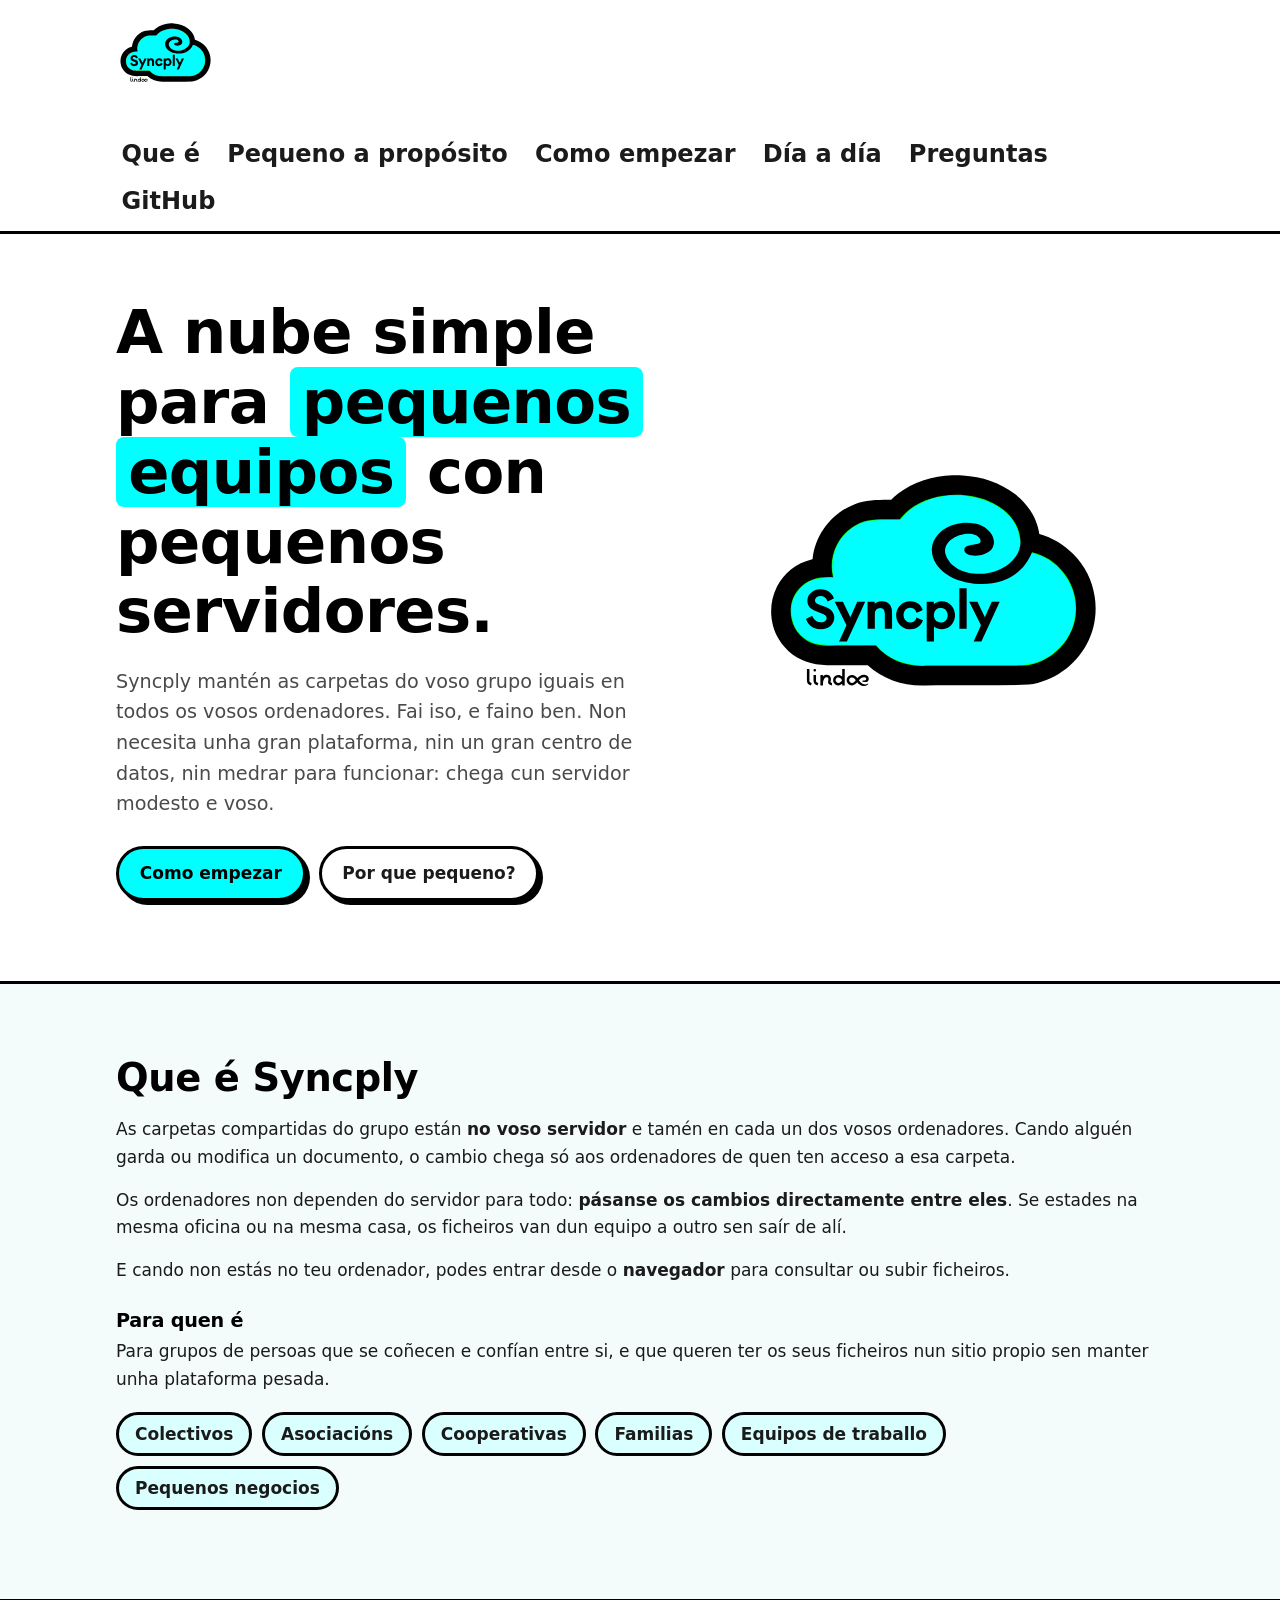
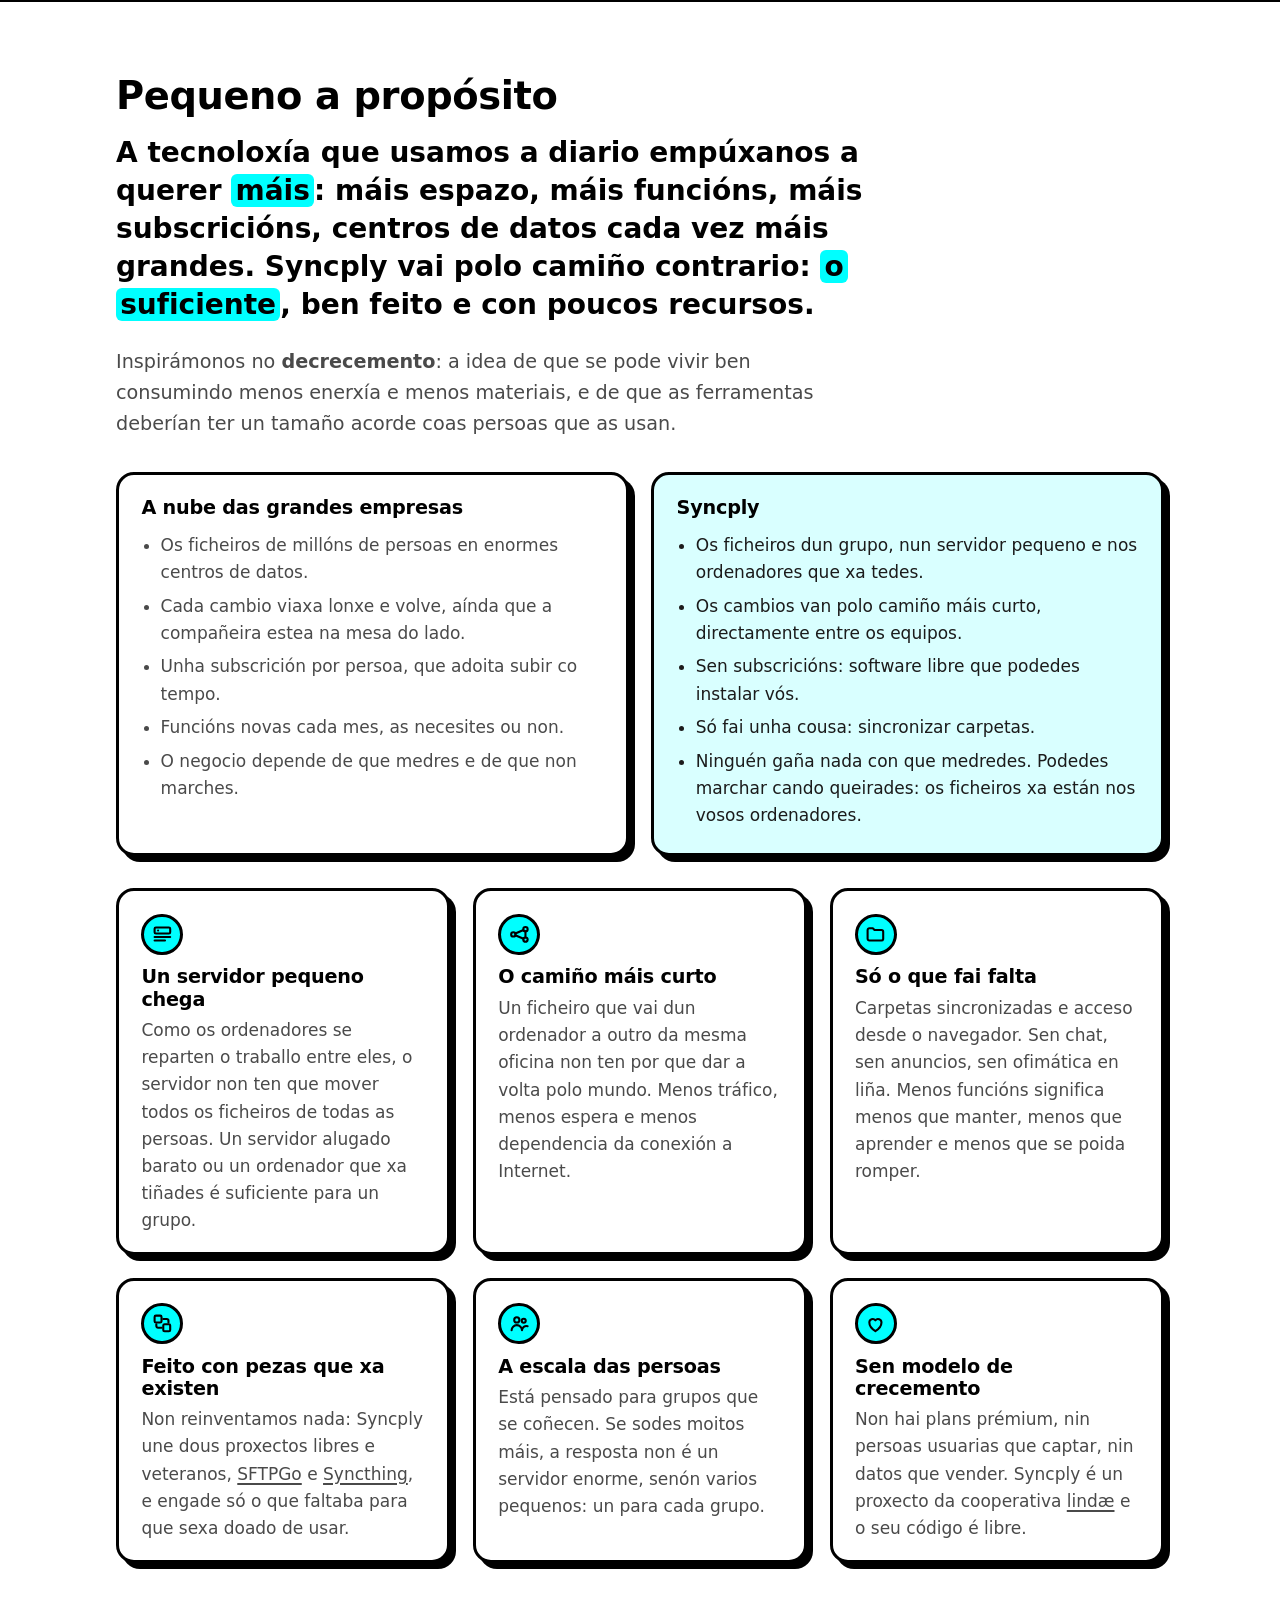
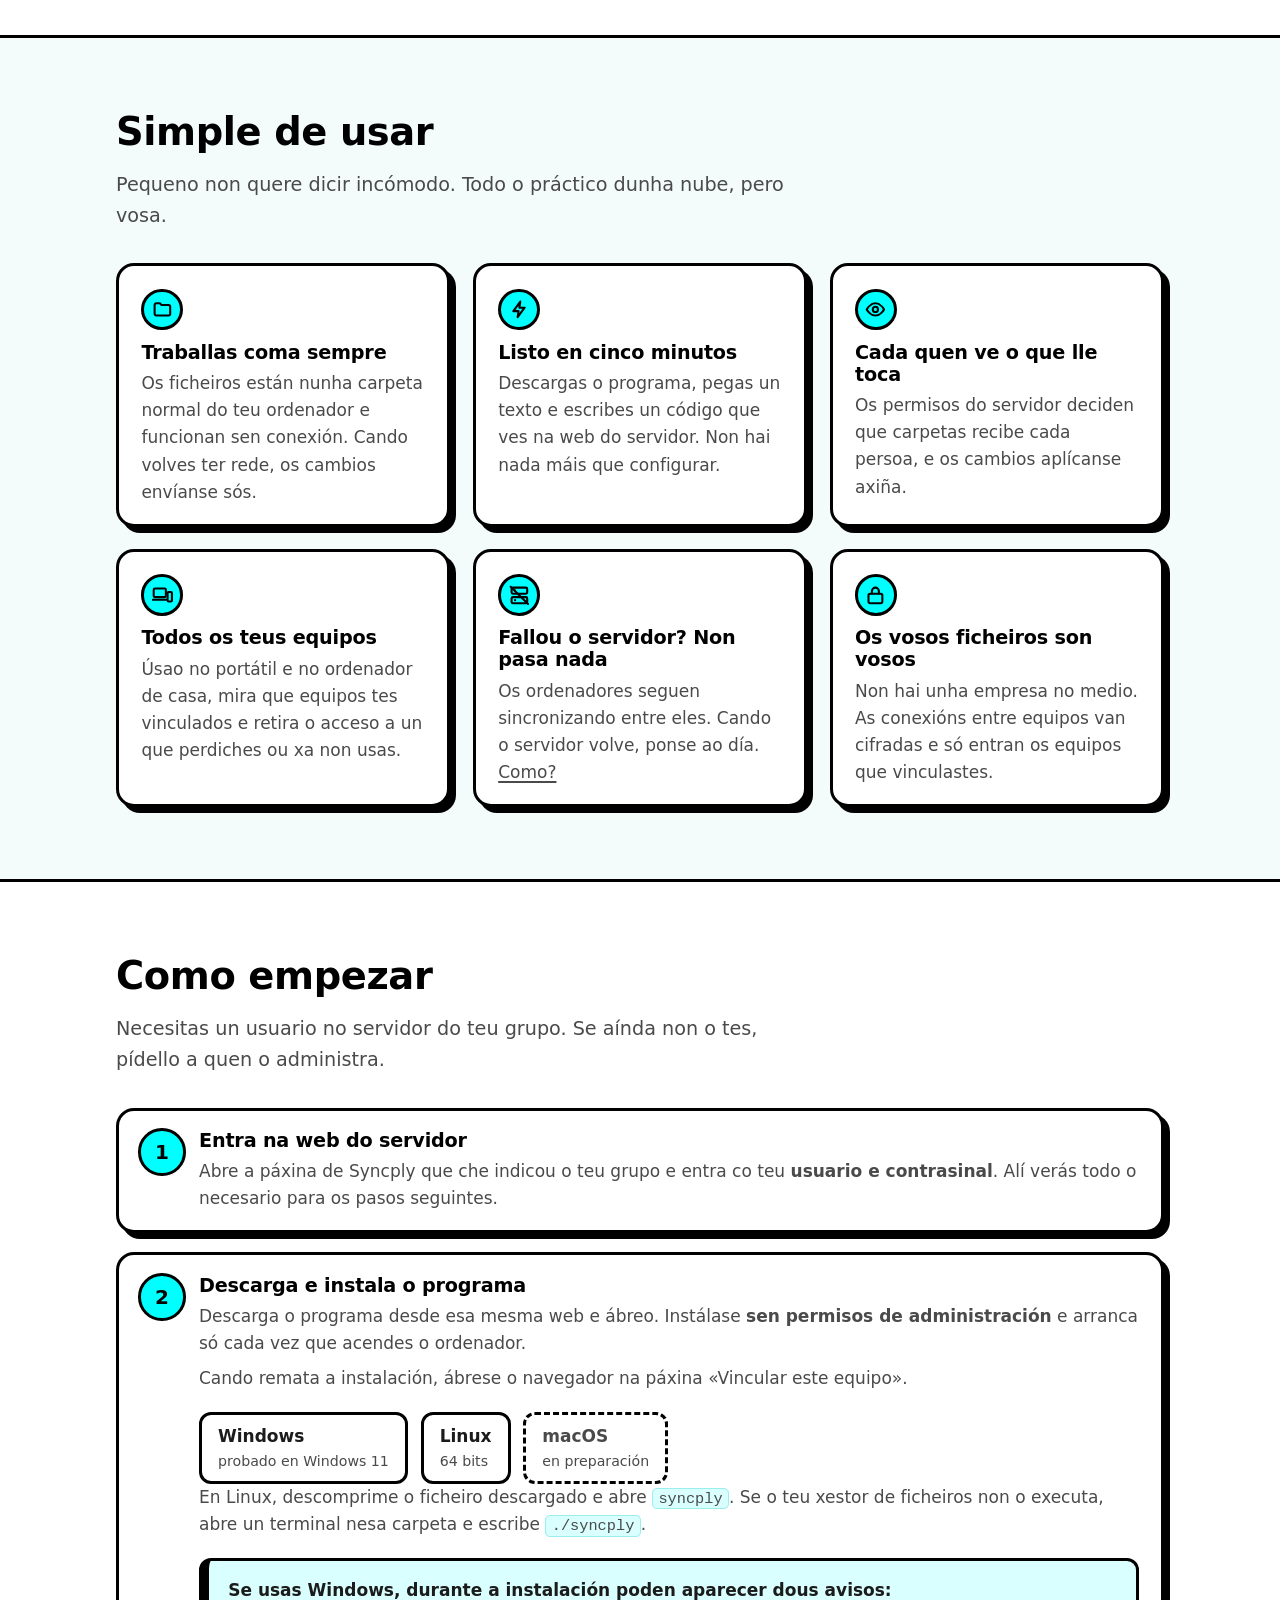
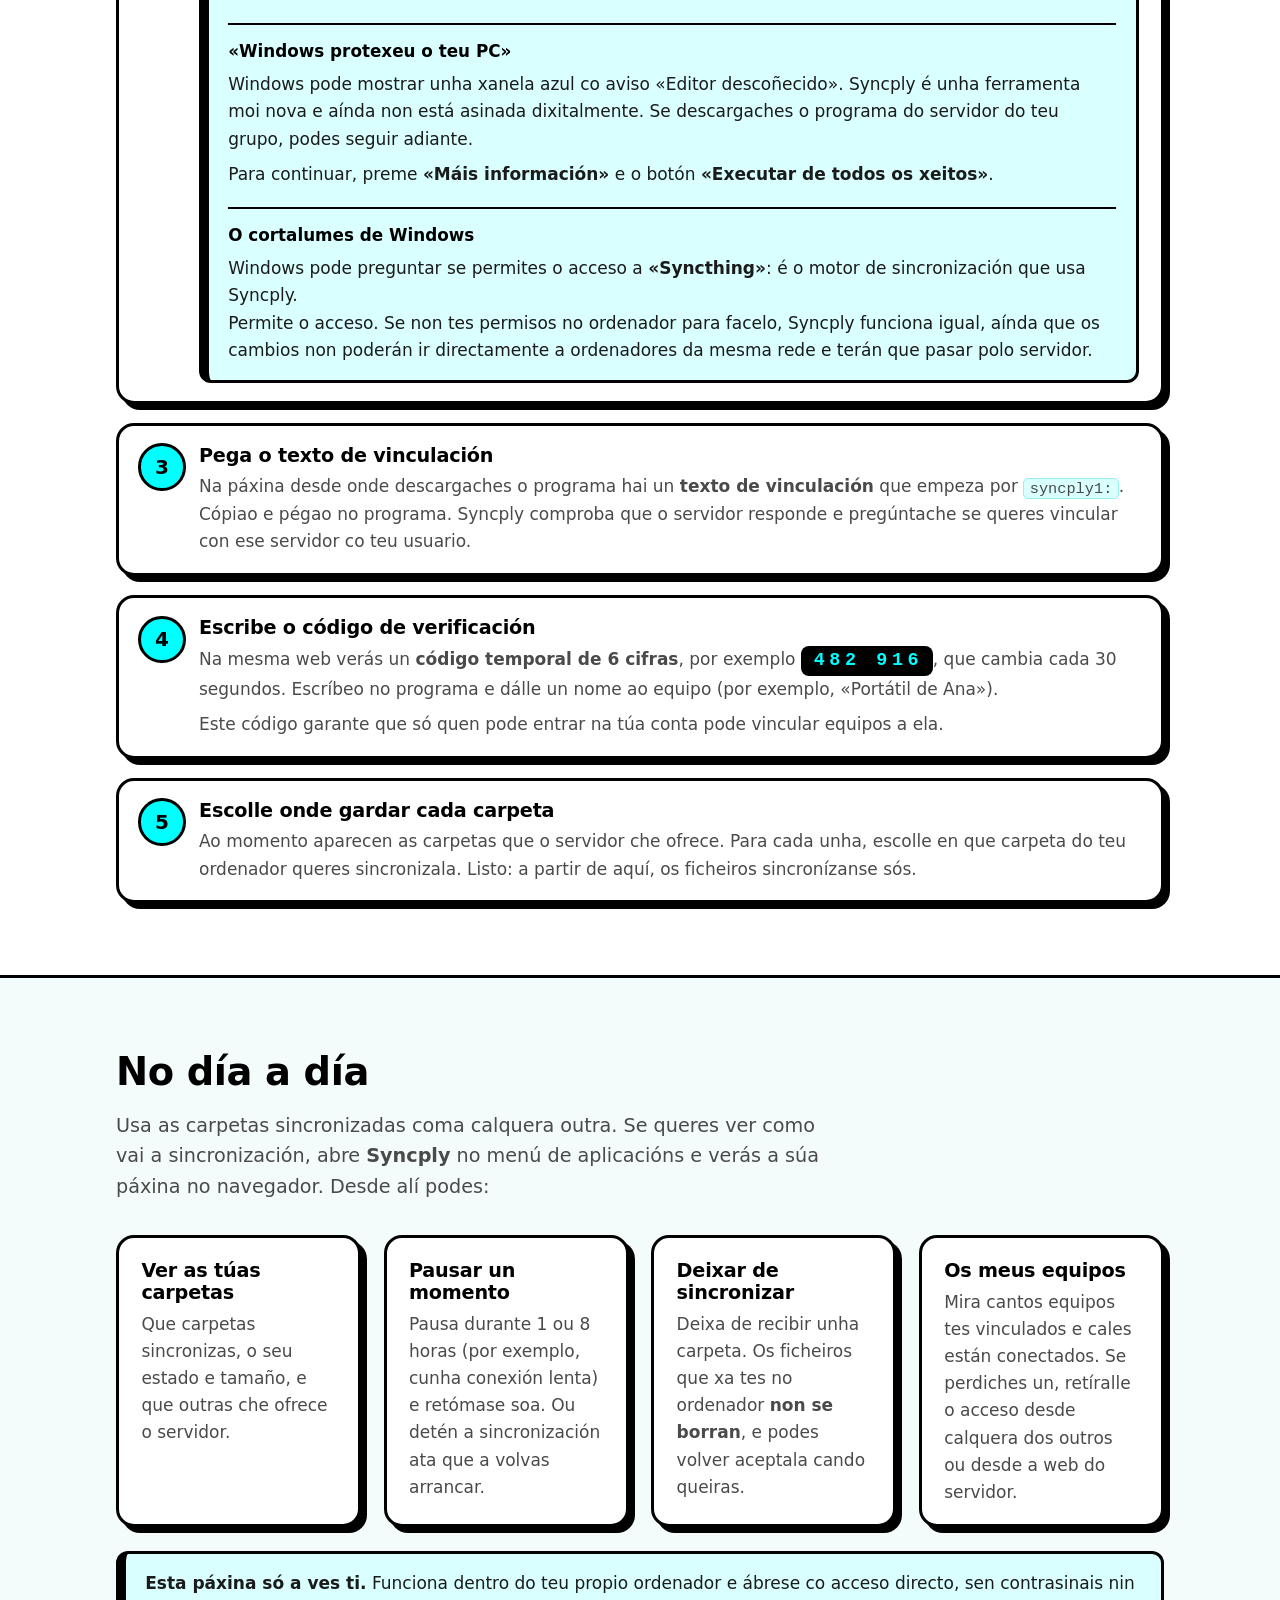
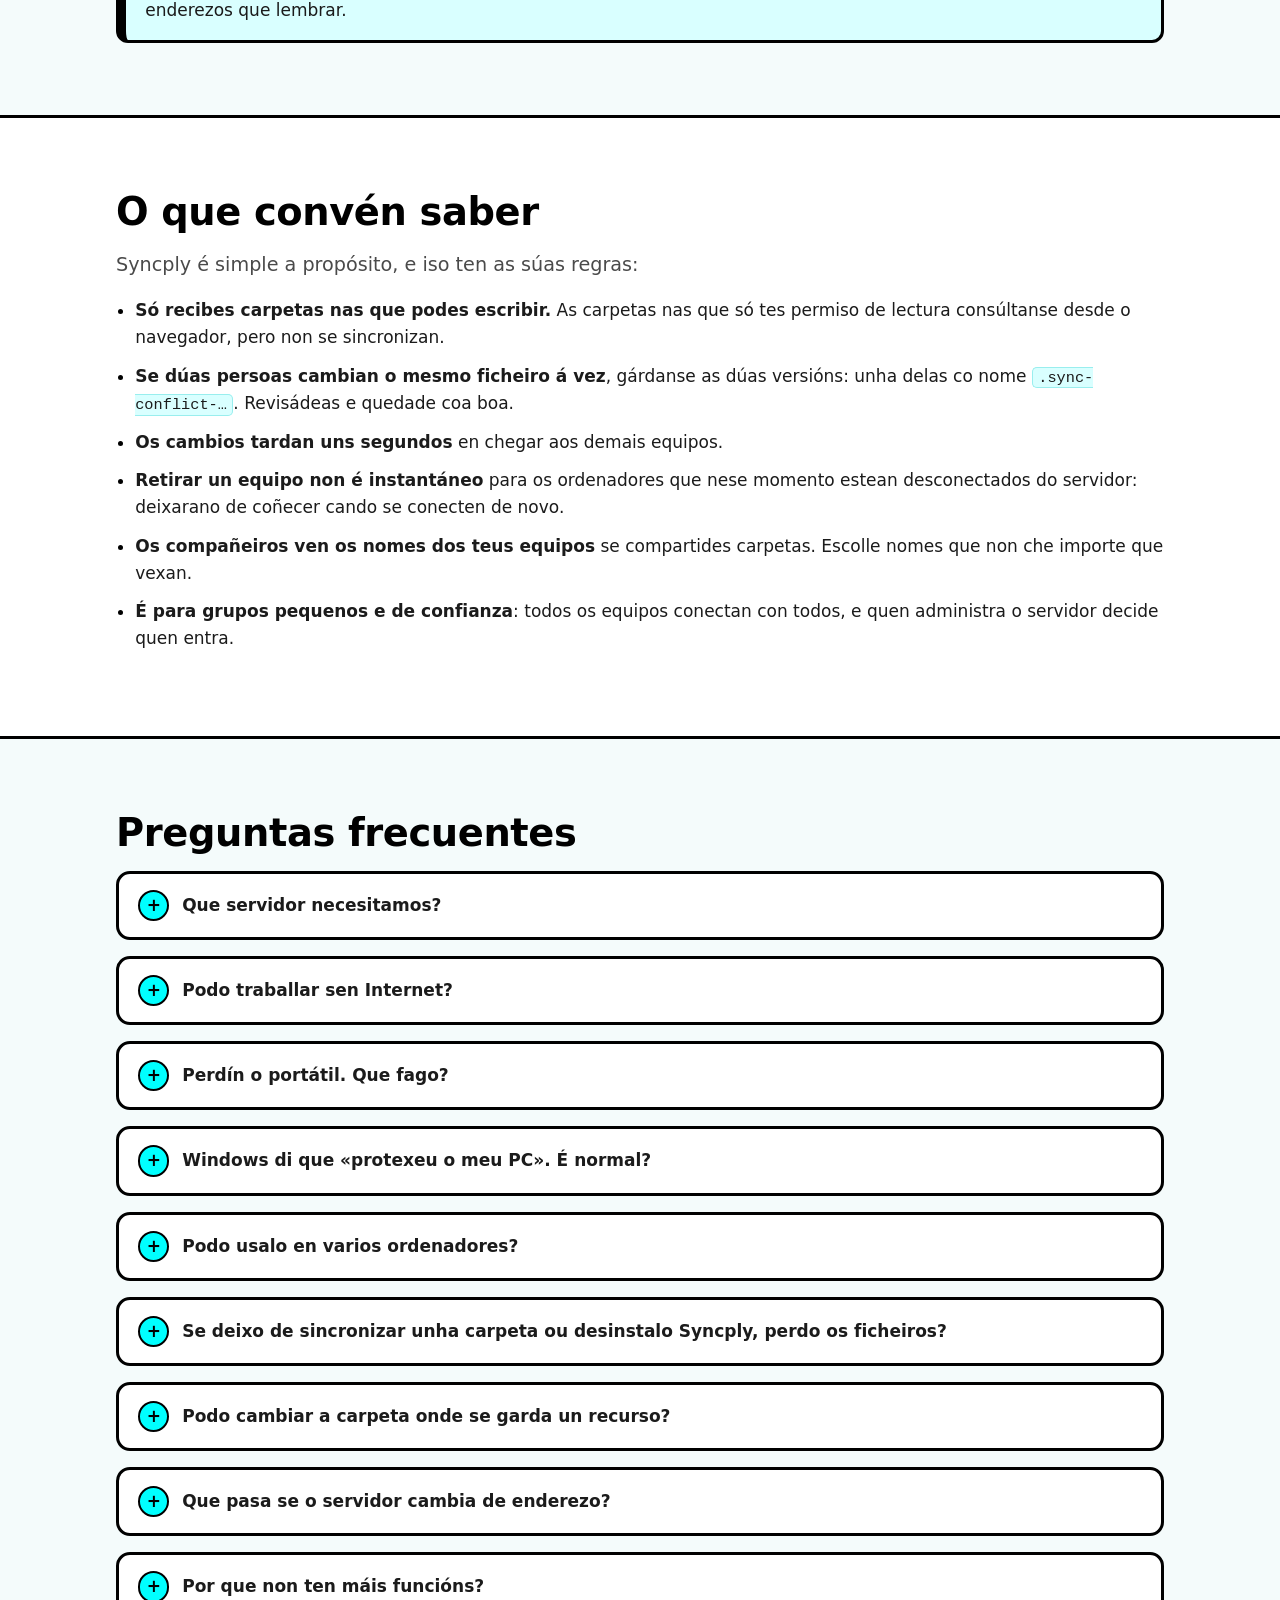
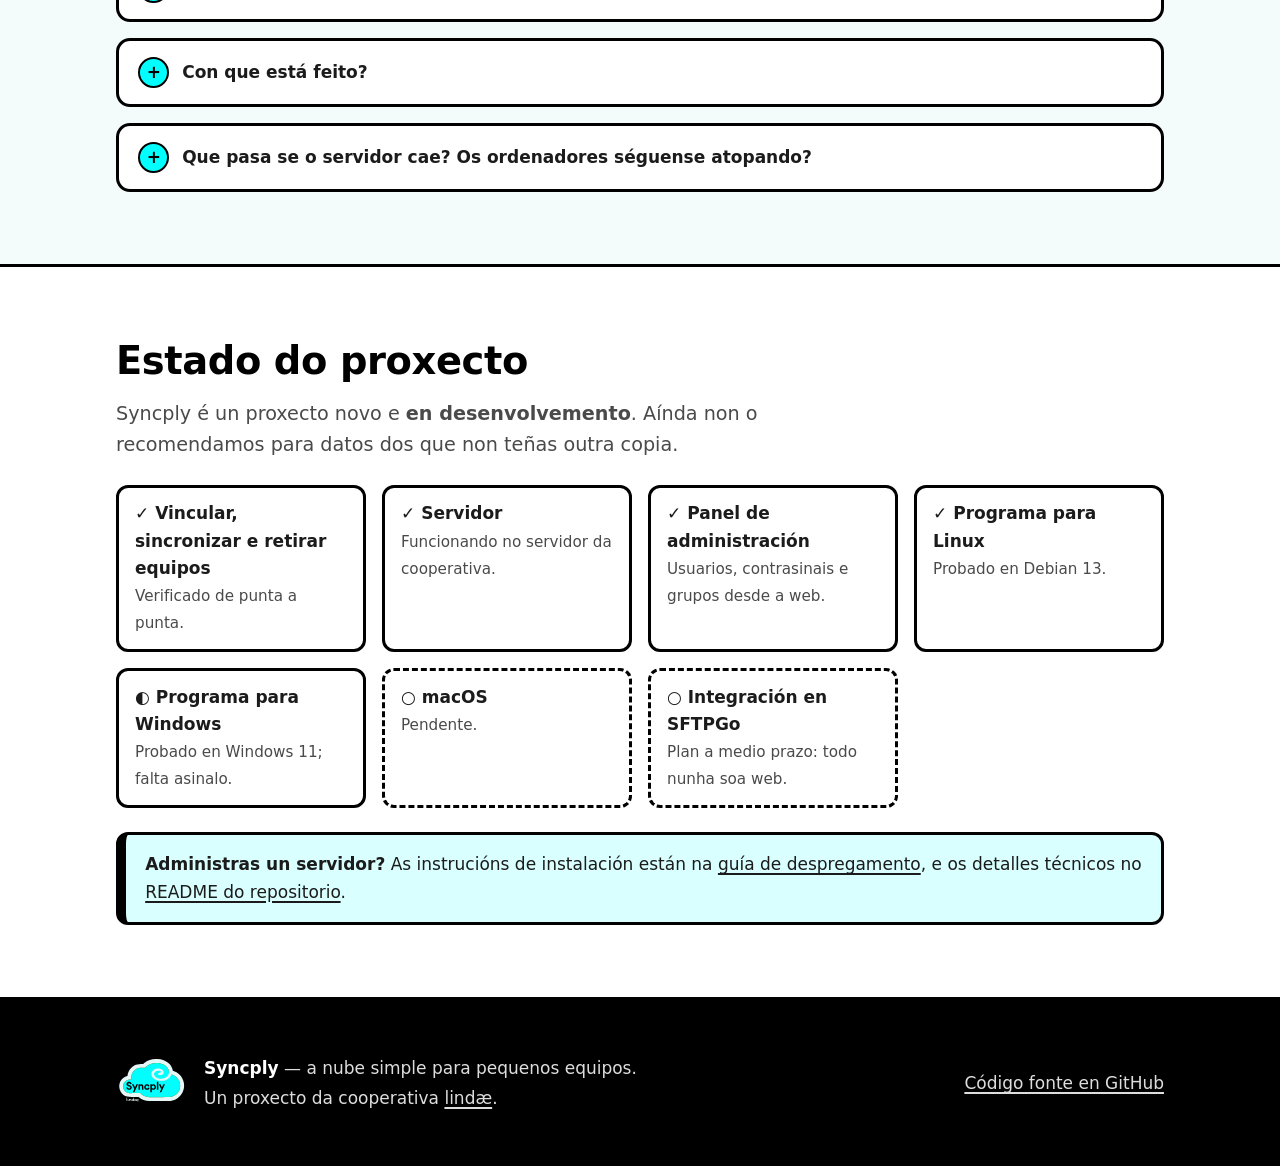
==== commit 00c2de45: "Cliente de Linux: paquete dun só ficheiro (syncply autoinstalable) - syncply leva dentro Syncthing e" ====
--- a/docs/index.html
+++ b/docs/index.html
@@ -377,6 +377,7 @@
           <span class="plataforma">Linux<small>64 bits</small></span>
           <span class="plataforma pendente">macOS<small>en preparación</small></span>
         </div>
+        <p>En Linux, descomprime o ficheiro descargado e abre <code>syncply</code>. Se o teu xestor de ficheiros non o executa, abre un terminal nesa carpeta e escribe <code>./syncply</code>.</p>
         <div class="aviso windows" id="windows">
           <p class="titulo-aviso">Se usas Windows, durante a instalación poden aparecer dous avisos:</p>
           <h4>«Windows protexeu o teu PC»</h4>
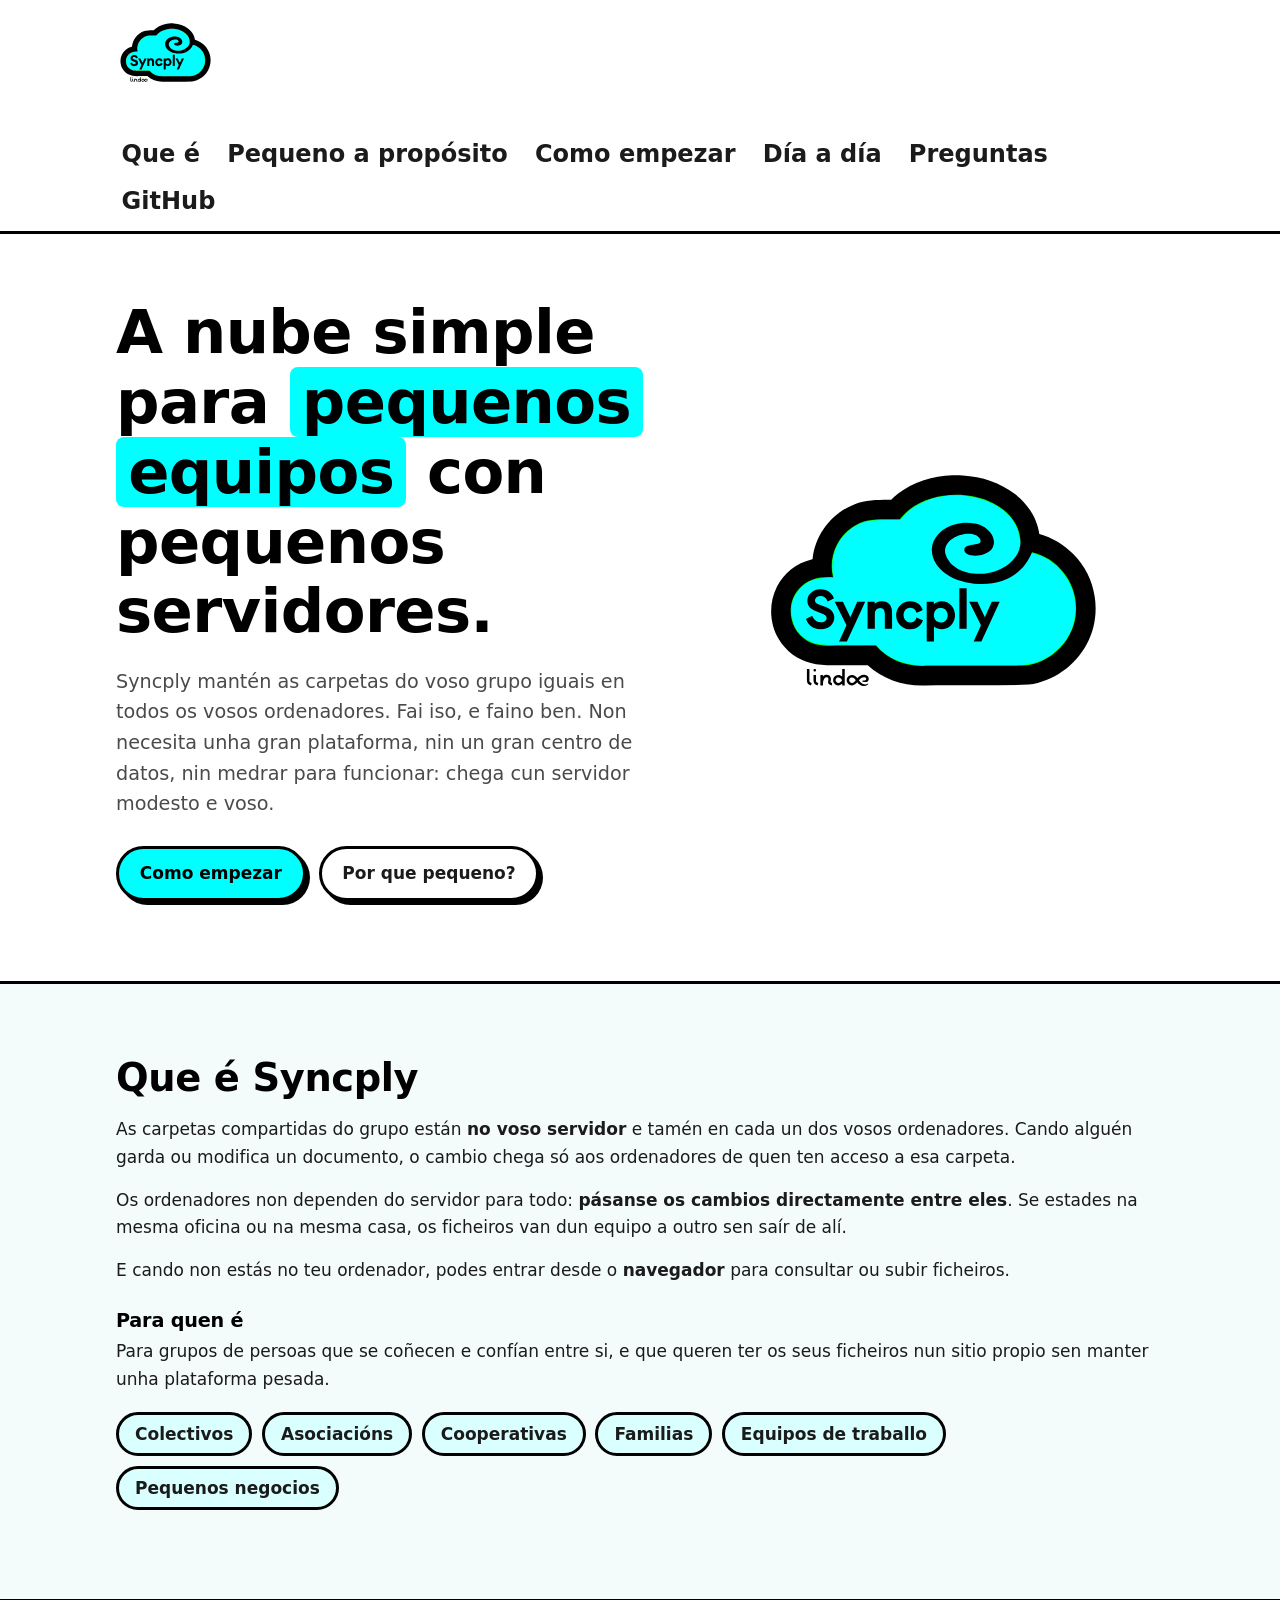
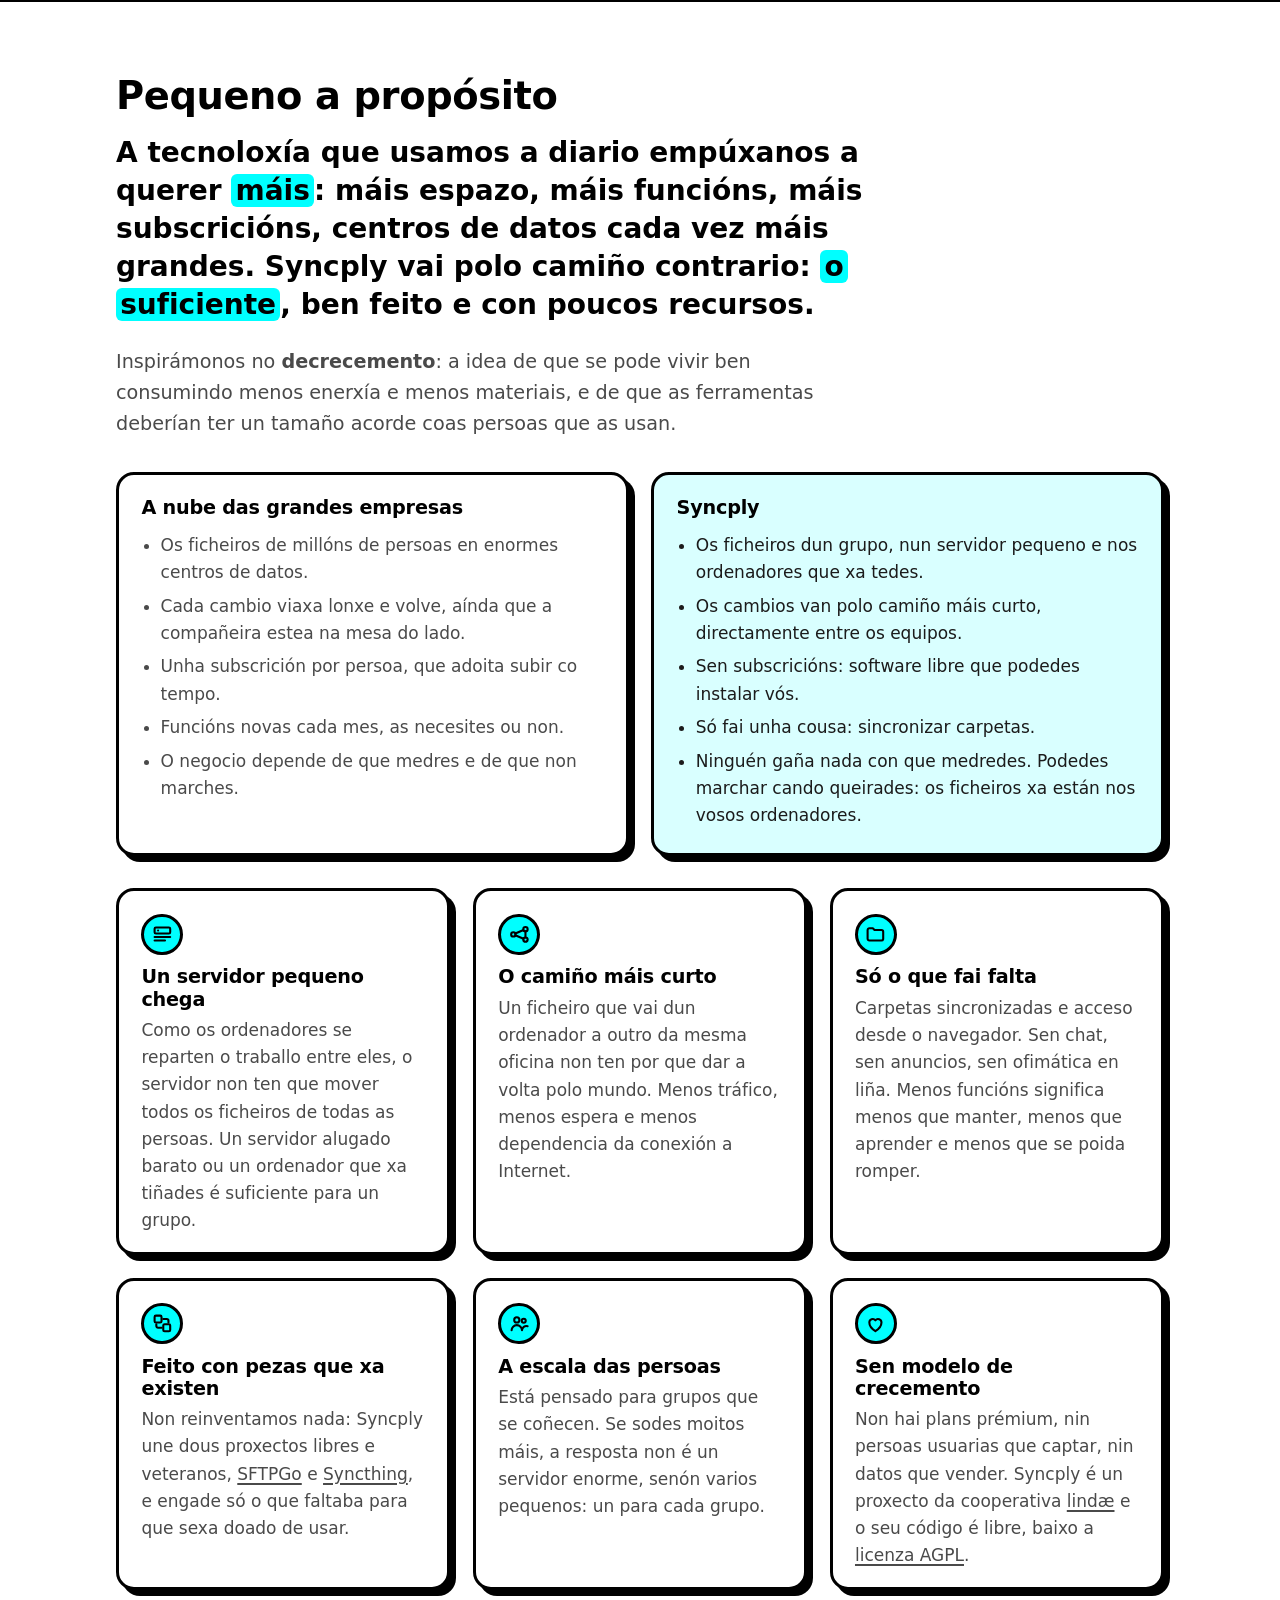
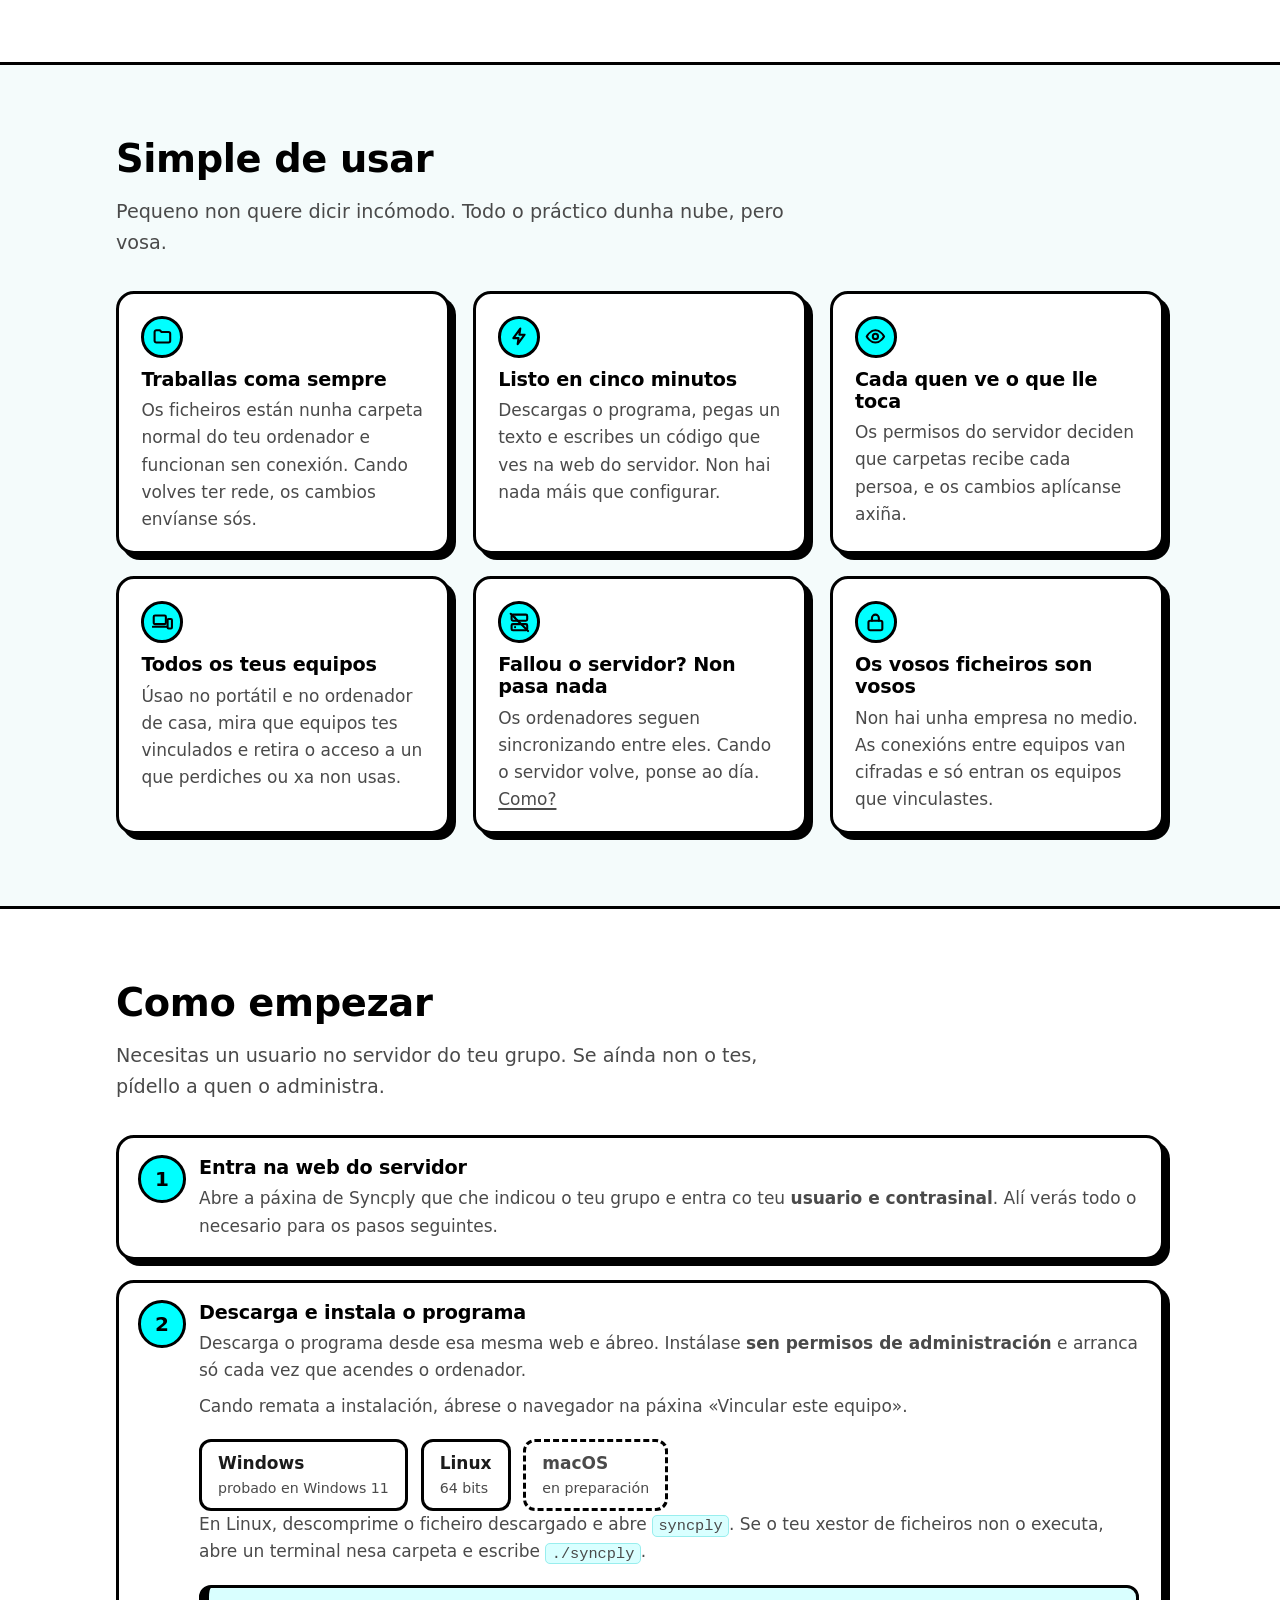
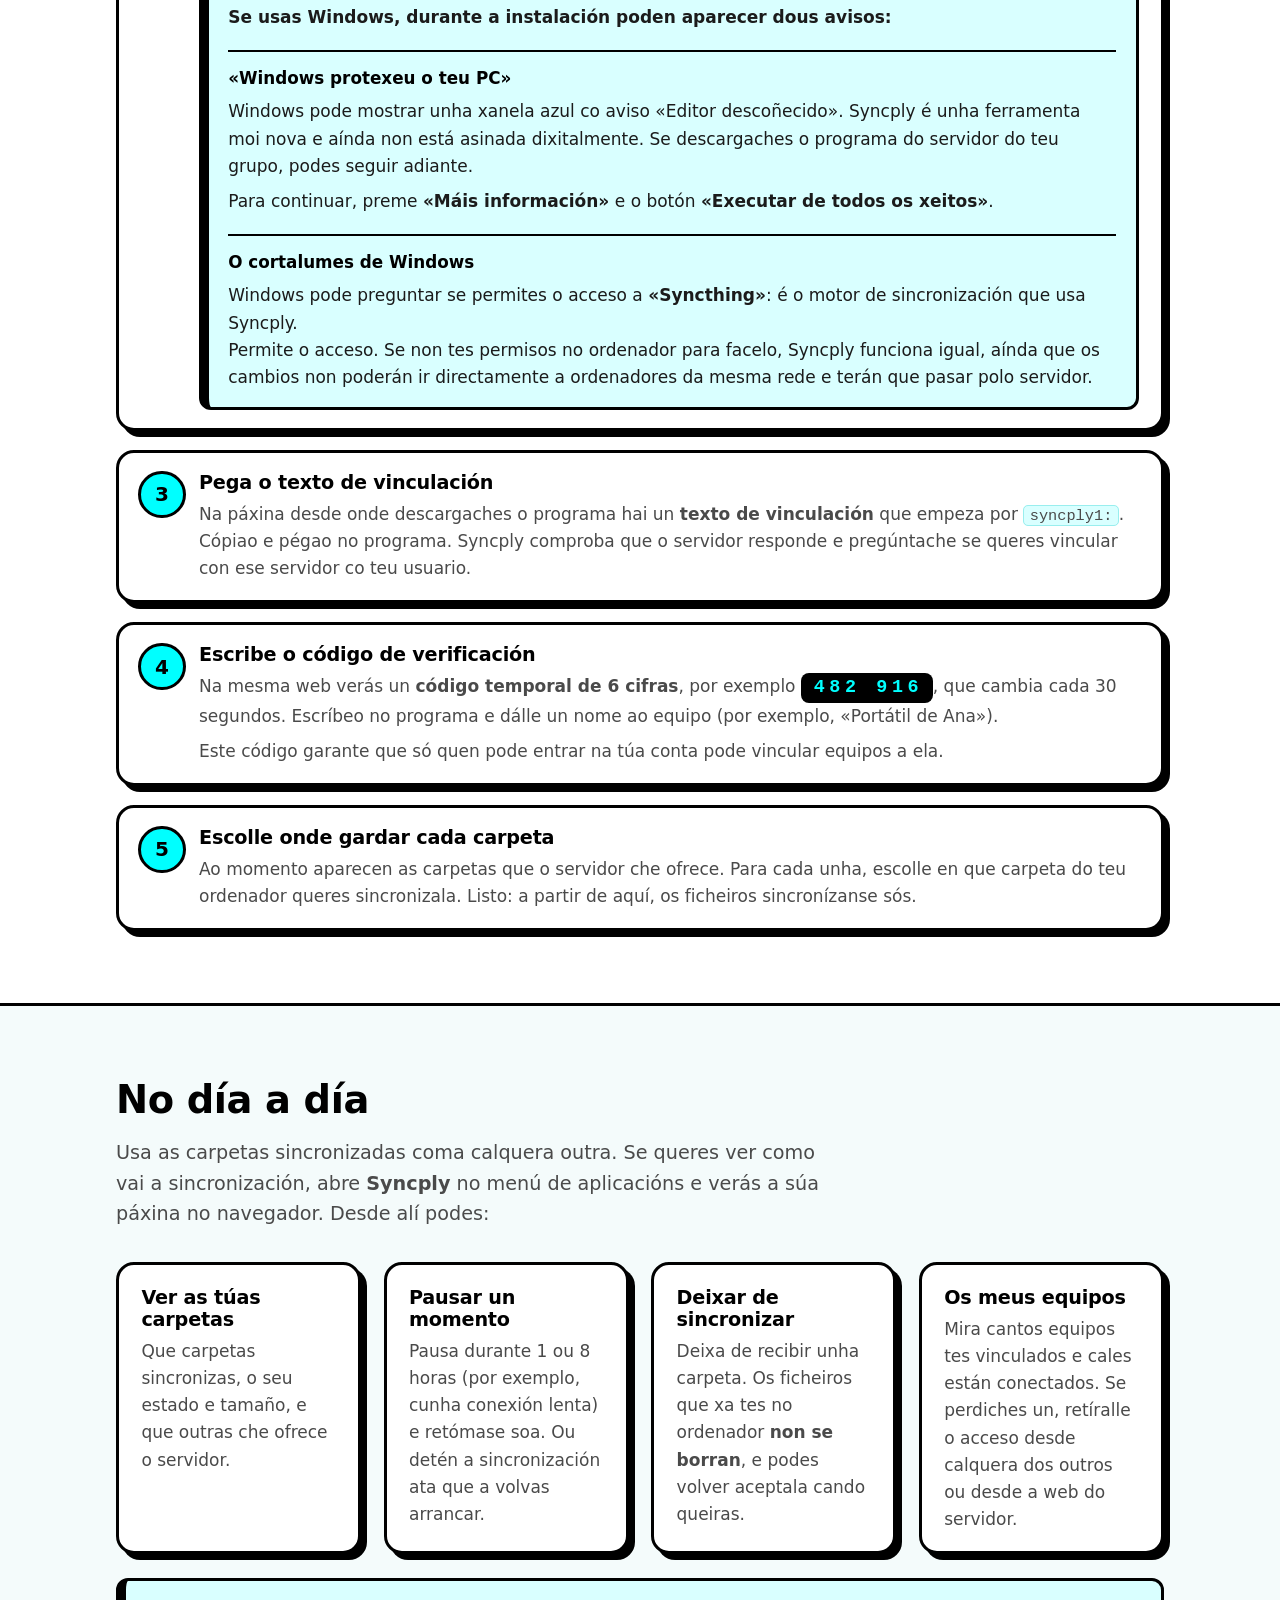
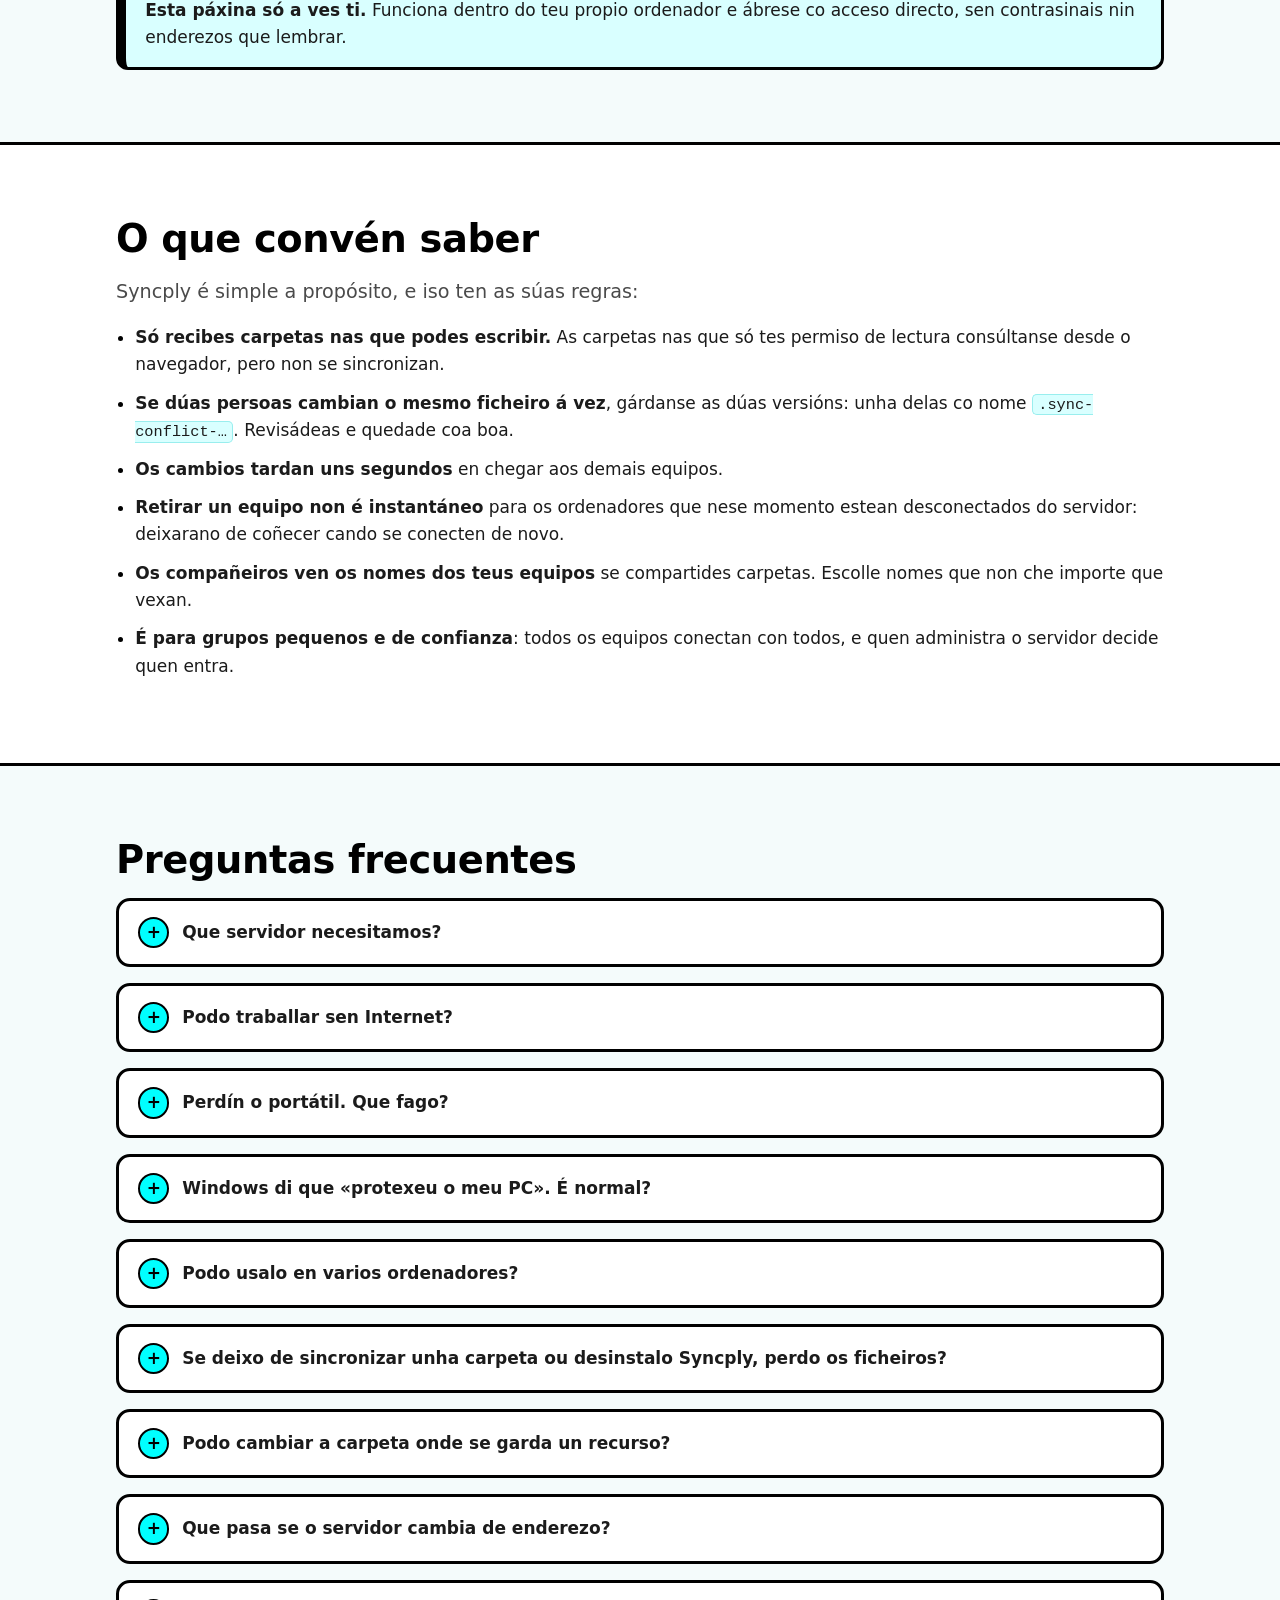
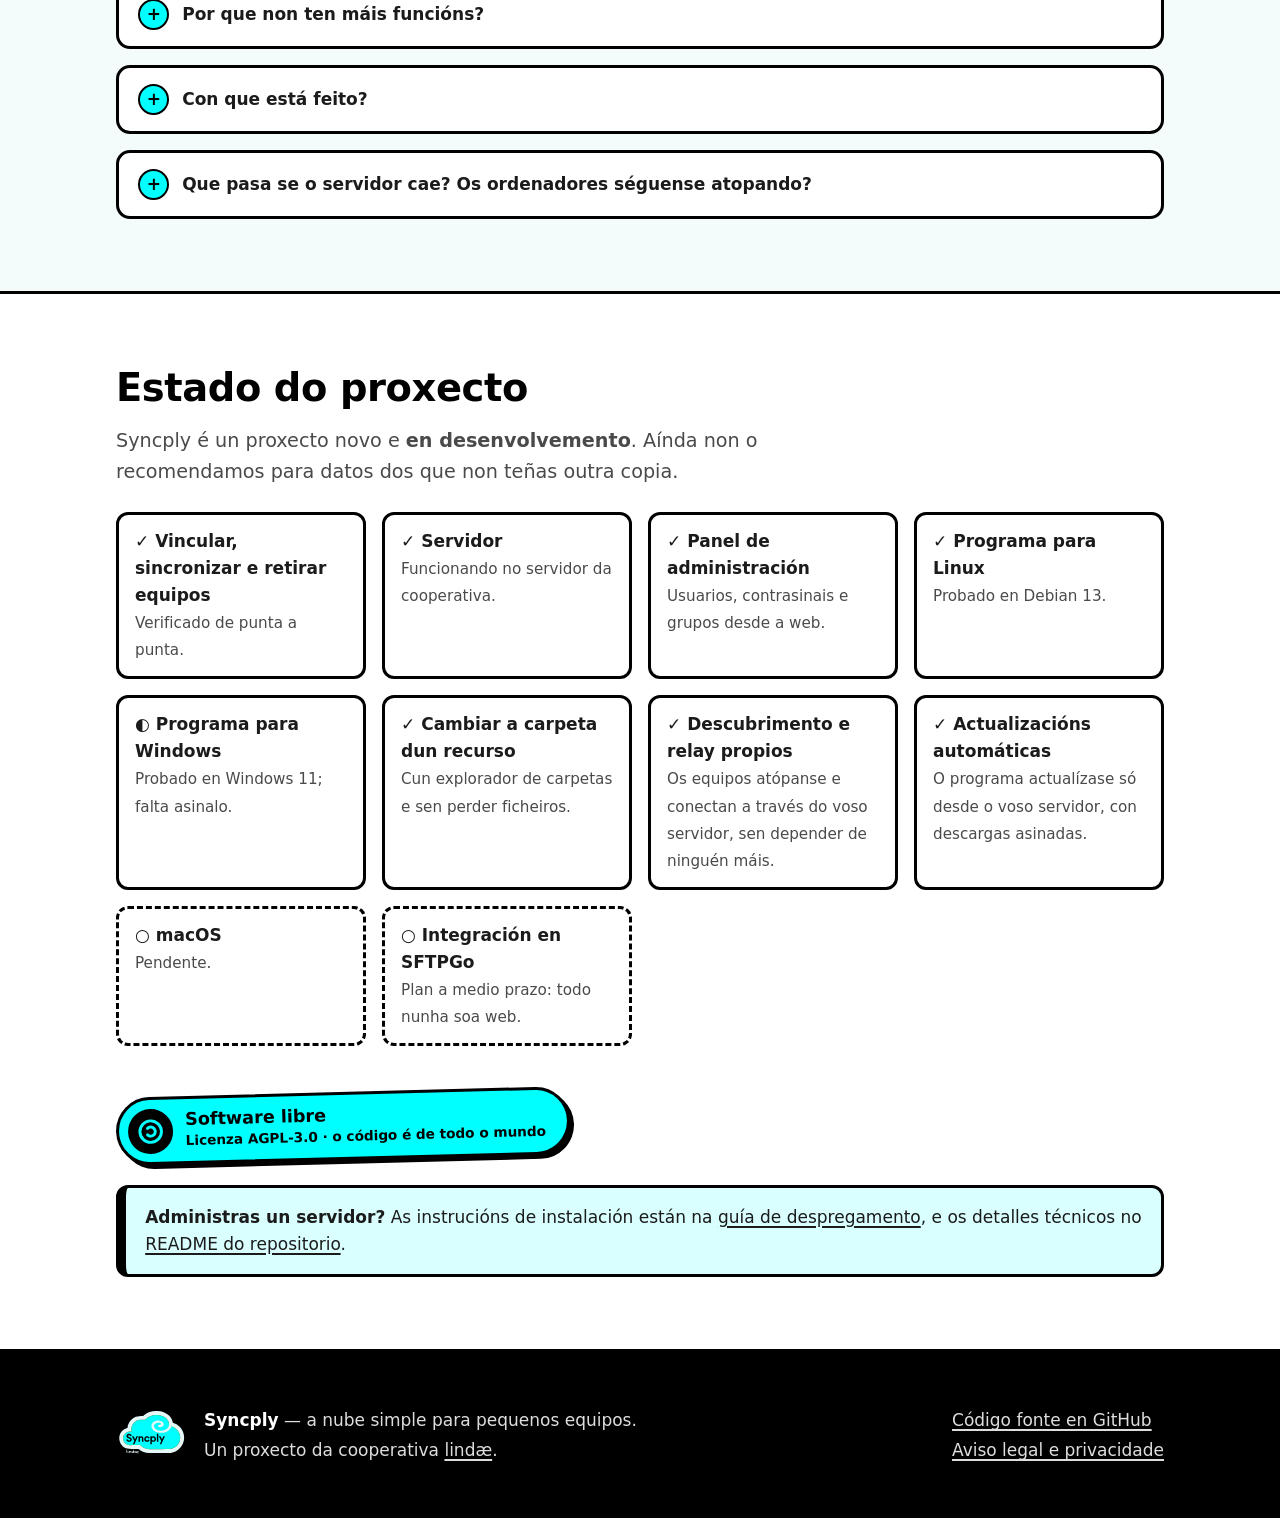
==== commit 69567fe9: "Licenza AGPL-3.0-or-later, aviso legal da web e estado do proxecto - LICENSE (AGPL-3.0, texto de gnu" ====
--- a/docs/index.html
+++ b/docs/index.html
@@ -174,6 +174,17 @@
   .estado .pendente { border-style: dashed; }
   .estado .pendente b::before { content: "○ "; }
   .estado span { color: var(--apagado); font-size: .95rem; }
+  .selo {
+    display: inline-flex; align-items: center; gap: .8rem; margin-top: 1.8rem;
+    padding: .55rem 1.3rem .55rem .55rem; border: var(--borde); border-radius: 999px;
+    background: var(--cian); color: var(--negro); text-decoration: none;
+    box-shadow: 4px 4px 0 var(--tinta); transform: rotate(-1.5deg); transition: transform .1s, box-shadow .1s;
+  }
+  .selo:hover { transform: rotate(-1.5deg) translate(2px,2px); box-shadow: 2px 2px 0 var(--tinta); }
+  .selo .disco { display: grid; place-items: center; flex: none; width: 2.8rem; height: 2.8rem; border-radius: 50%; background: var(--negro); color: var(--cian); }
+  .selo .disco svg { width: 1.7rem; height: 1.7rem; }
+  .selo b { display: block; font-weight: 900; font-size: 1.1rem; line-height: 1.2; }
+  .selo small { display: block; font-weight: 600; font-size: .85rem; }
 
   /* Pequeno a propósito */
   .manifesto { font-size: clamp(1.35rem, 3vw, 1.75rem); font-weight: 800; line-height: 1.35; color: var(--tinta); max-width: 50rem; margin: 0 0 1.5rem; }
@@ -206,7 +217,7 @@
   }
   @media (prefers-reduced-motion: reduce) {
     html { scroll-behavior: auto; }
-    .boton { transition: none; }
+    .boton, .selo { transition: none; }
   }
 </style>
 </head>
@@ -314,7 +325,7 @@
       <article class="tarxeta">
         <span class="icona" aria-hidden="true"><svg viewBox="0 0 24 24" fill="none" stroke="#000" stroke-width="2.4" stroke-linecap="round" stroke-linejoin="round"><path d="M12 21s-7-4.5-7-10a4 4 0 0 1 7-2.6A4 4 0 0 1 19 11c0 5.5-7 10-7 10z"/></svg></span>
         <h3>Sen modelo de crecemento</h3>
-        <p>Non hai plans prémium, nin persoas usuarias que captar, nin datos que vender. Syncply é un proxecto da cooperativa <a href="https://lindae.eu">lindæ</a> e o seu código é libre.</p>
+        <p>Non hai plans prémium, nin persoas usuarias que captar, nin datos que vender. Syncply é un proxecto da cooperativa <a href="https://lindae.eu">lindæ</a> e o seu código é libre, baixo a <a href="https://github.com/lindae-coop/syncply/blob/main/LICENSE">licenza AGPL</a>.</p>
       </article>
     </div>
   </div>
@@ -486,7 +497,7 @@
 
     <details>
       <summary>Podo cambiar a carpeta onde se garda un recurso?</summary>
-      <div><p>Polo de agora, deixa de sincronizalo e volve aceptalo escollendo a carpeta nova. (Estamos traballando para facelo máis cómodo.)</p></div>
+      <div><p>Si. Na web do programa, preme a icona de carpeta xunto ao recurso, escolle unha carpeta nova ou baleira e preme <strong>«Mover aquí»</strong>. Syncply leva alí os ficheiros e segue sincronizando; os demais equipos non notan nada. A carpeta nova ten que estar no mesmo disco: se non, deixa de sincronizar o recurso e volve aceptalo na carpeta nova.</p></div>
     </details>
 
     <details>
@@ -529,9 +540,16 @@
       <li class="feito"><b>Panel de administración</b><span>Usuarios, contrasinais e grupos desde a web.</span></li>
       <li class="feito"><b>Programa para Linux</b><span>Probado en Debian 13.</span></li>
       <li class="proba"><b>Programa para Windows</b><span>Probado en Windows 11; falta asinalo.</span></li>
+      <li class="feito"><b>Cambiar a carpeta dun recurso</b><span>Cun explorador de carpetas e sen perder ficheiros.</span></li>
+      <li class="feito"><b>Descubrimento e relay propios</b><span>Os equipos atópanse e conectan a través do voso servidor, sen depender de ninguén máis.</span></li>
+      <li class="feito"><b>Actualizacións automáticas</b><span>O programa actualízase só desde o voso servidor, con descargas asinadas.</span></li>
       <li class="pendente"><b>macOS</b><span>Pendente.</span></li>
       <li class="pendente"><b>Integración en SFTPGo</b><span>Plan a medio prazo: todo nunha soa web.</span></li>
     </ul>
+    <a class="selo" href="https://github.com/lindae-coop/syncply/blob/main/LICENSE">
+      <span class="disco" aria-hidden="true"><svg viewBox="0 0 24 24" fill="none" stroke="currentColor" stroke-width="2.6" stroke-linecap="round"><circle cx="12" cy="12" r="9.5"/><path d="M9.2 9.2a4 4 0 1 1 0 5.6"/></svg></span>
+      <span><b>Software libre</b><small>Licenza AGPL-3.0 · o código é de todo o mundo</small></span>
+    </a>
     <div class="aviso">
       <p><strong>Administras un servidor?</strong> As instrucións de instalación están na <a href="https://github.com/lindae-coop/syncply/blob/main/deploy/README.md">guía de despregamento</a>, e os detalles técnicos no <a href="https://github.com/lindae-coop/syncply#readme">README do repositorio</a>.</p>
     </div>
@@ -549,7 +567,10 @@
         <p>Un proxecto da cooperativa <a href="https://lindae.eu">lindæ</a>.</p>
       </div>
     </div>
-    <p><a href="https://github.com/lindae-coop/syncply">Código fonte en GitHub</a></p>
+    <div>
+      <p><a href="https://github.com/lindae-coop/syncply">Código fonte en GitHub</a></p>
+      <p><a href="legal.html">Aviso legal e privacidade</a></p>
+    </div>
   </div>
 </footer>
 
